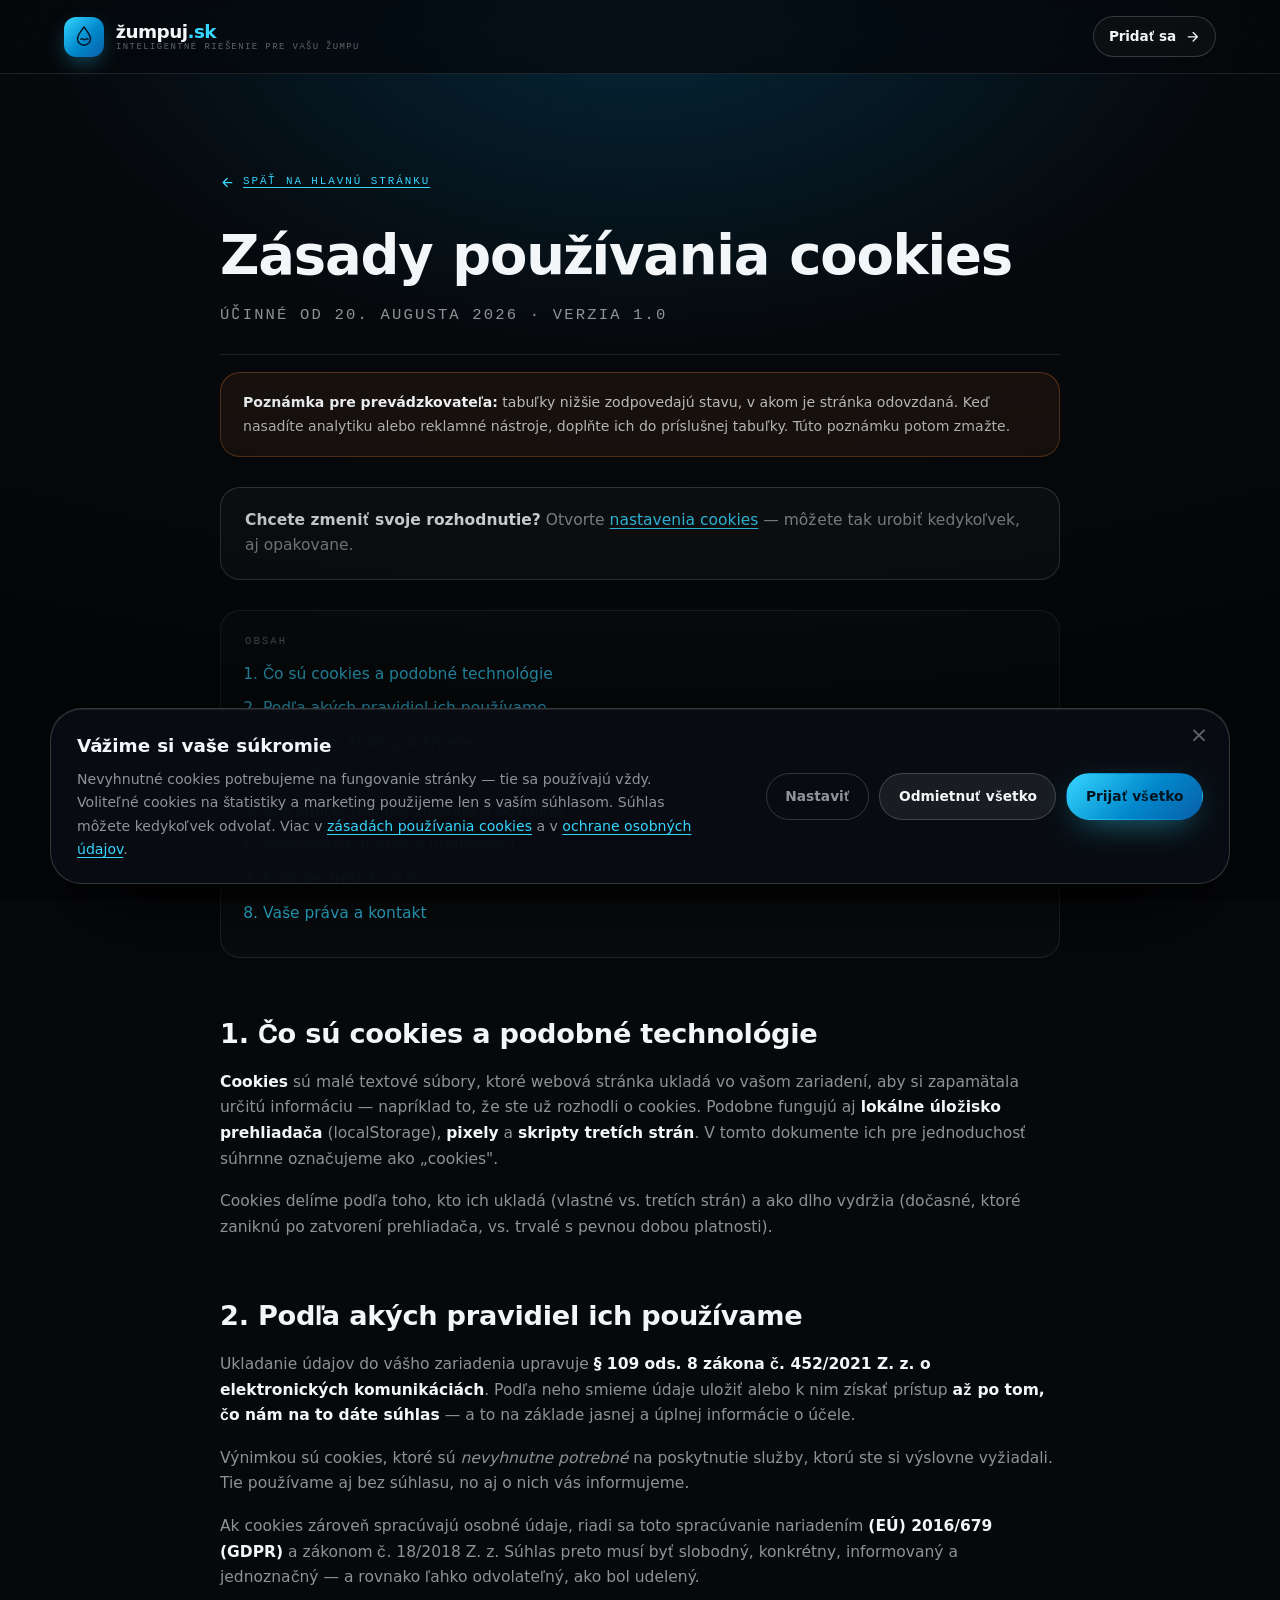
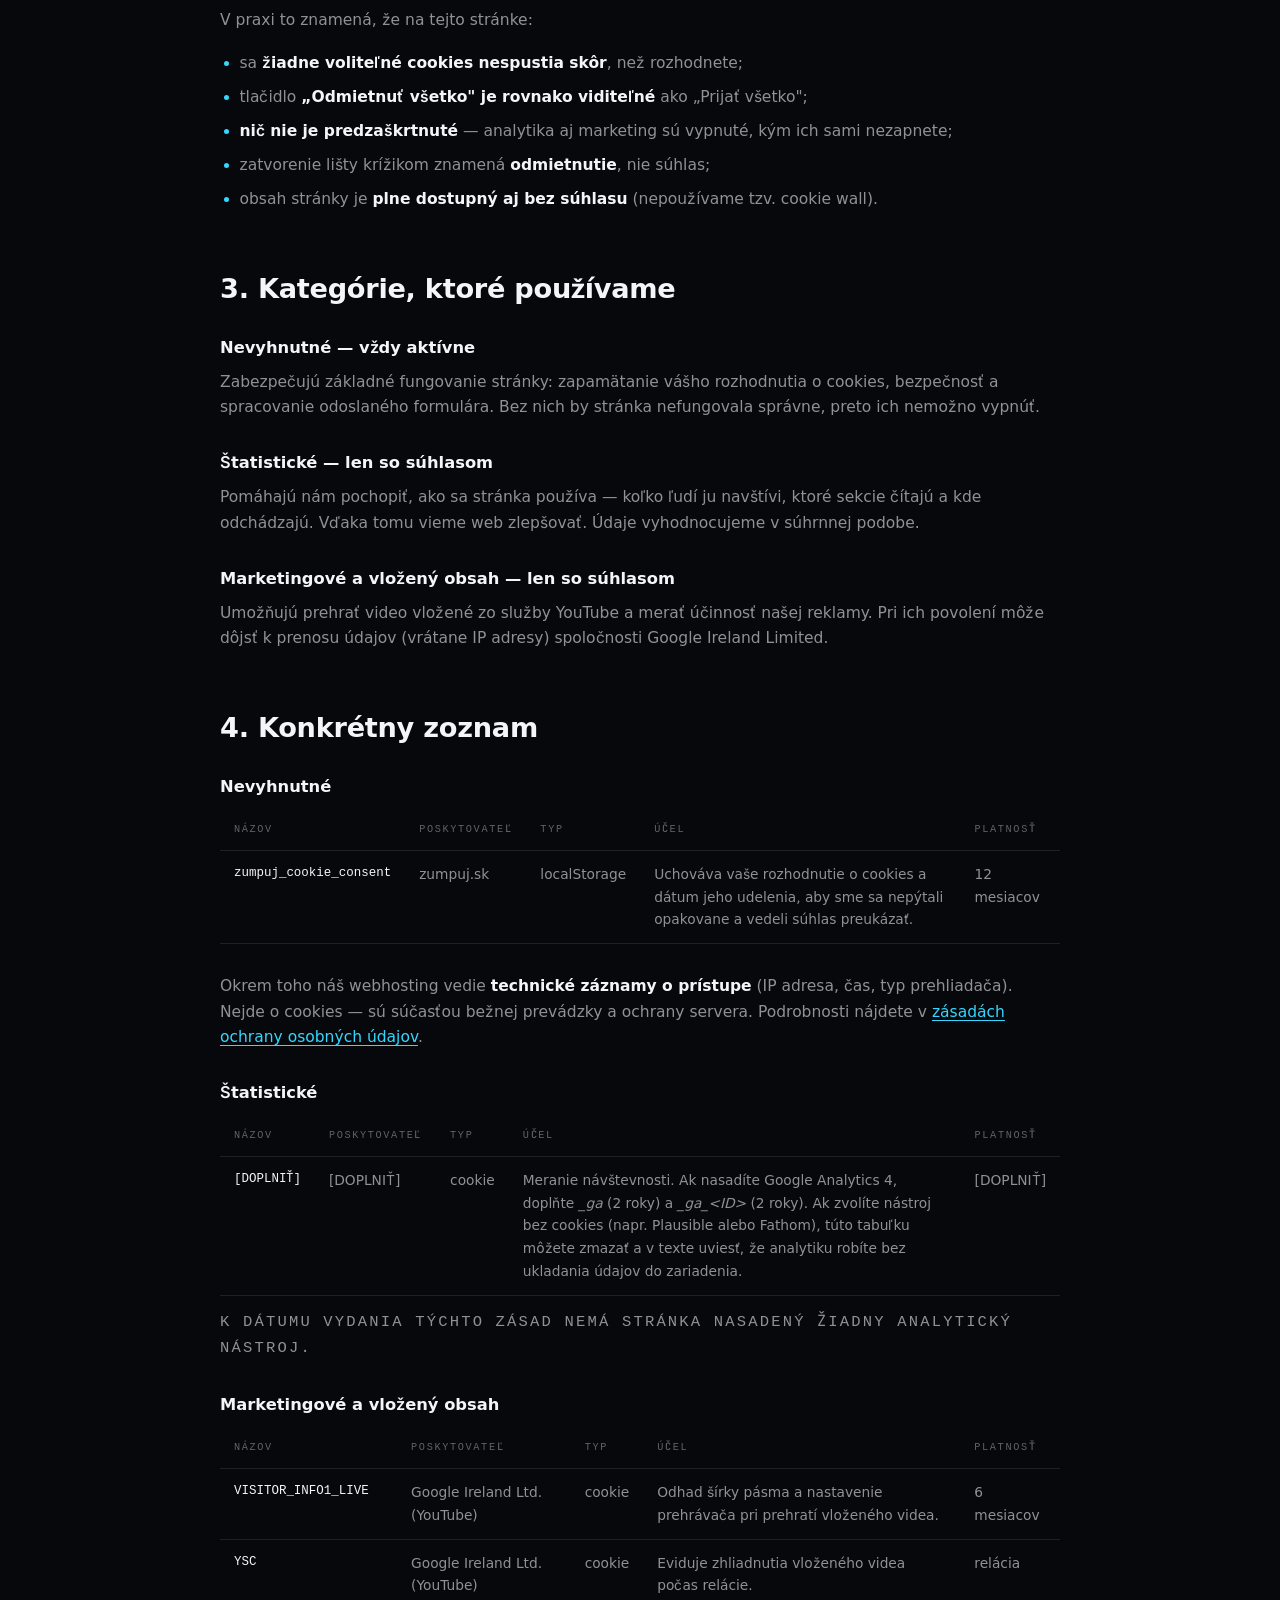
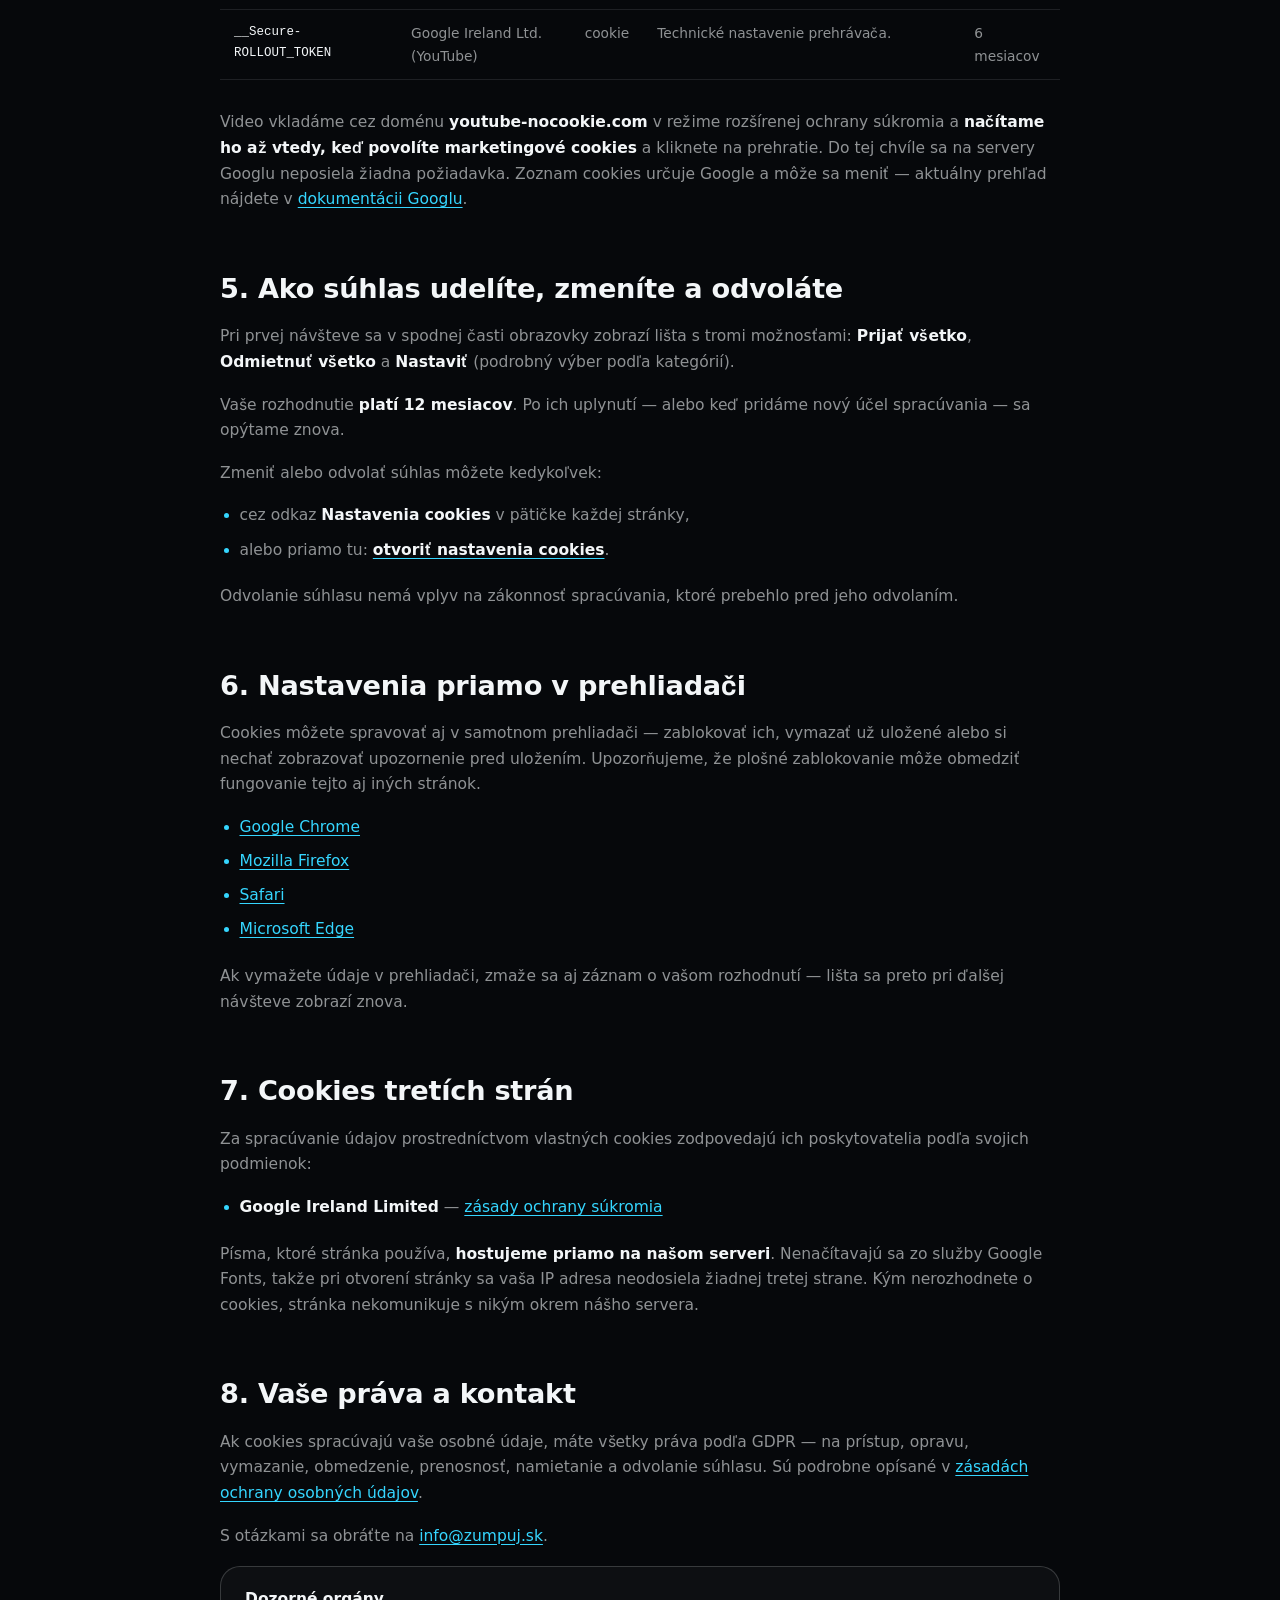
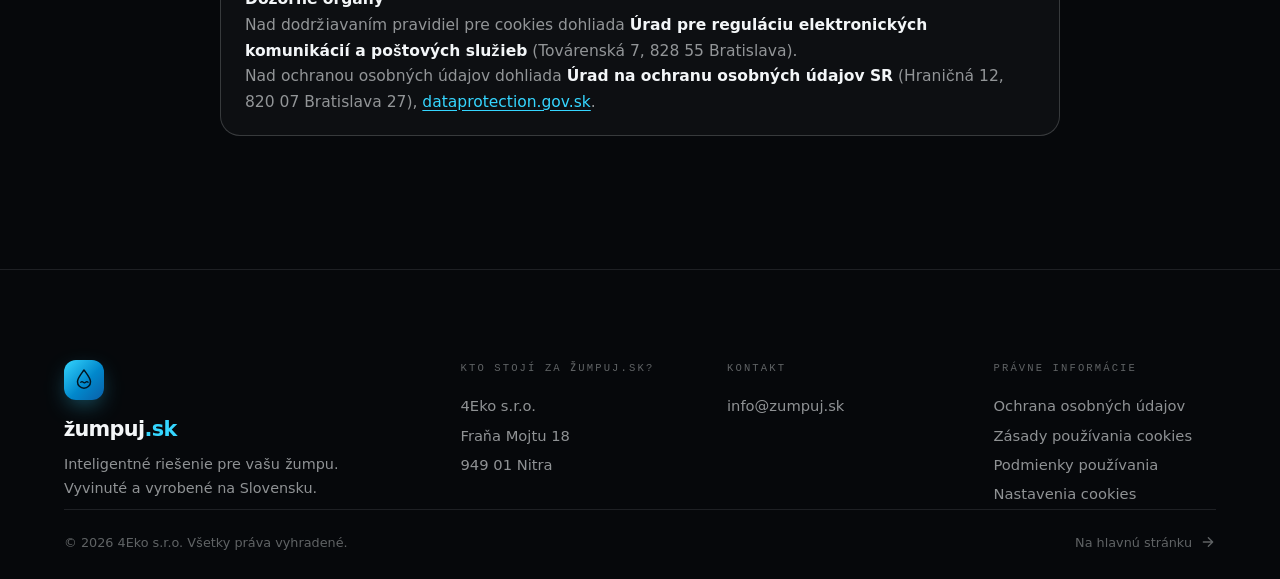
==== cookies.html @ 6d77ba92 "Add files via upload" ====
<!DOCTYPE html>
<html lang="sk">
<head>
<meta charset="utf-8">
<meta name="viewport" content="width=device-width, initial-scale=1, viewport-fit=cover">
<title>Zásady používania cookies — Žumpuj.sk</title>
<meta name="description" content="Aké cookies a podobné technológie používame na zumpuj.sk, na aký účel, ako dlho a ako môžete svoj súhlas kedykoľvek zmeniť alebo odvolať.">
<meta name="robots" content="index, follow">
<meta name="theme-color" content="#06080B">
<link rel="canonical" href="https://zumpuj.sk/cookies.html">
<link rel="icon" href="assets/img/favicon.svg" type="image/svg+xml">
<!-- Písma hostujeme lokálne — stránka tak pred udelením súhlasu
     nekomunikuje so žiadnou treťou stranou (ani s Google Fonts). -->
<link rel="preload" href="assets/fonts/archivo-latin.woff2" as="font" type="font/woff2" crossorigin>
<link rel="preload" href="assets/fonts/inter-latin.woff2" as="font" type="font/woff2" crossorigin>
<link rel="stylesheet" href="assets/css/fonts.css">
<link rel="stylesheet" href="assets/css/style.css">
</head>
<body class="ready">

<svg style="position:absolute;width:0;height:0;overflow:hidden" aria-hidden="true" focusable="false"><defs>
  <symbol id="i-drop" viewBox="0 0 48 48">
    <path d="M24 4c7 9.5 13 16.4 13 23.4A13 13 0 0 1 11 27.4C11 20.4 17 13.5 24 4Z" fill="none" stroke="currentColor" stroke-width="3" stroke-linejoin="round"/>
    <path d="M17.5 28.5c1.6-1.7 3.3-1.7 4.9 0s3.3 1.7 4.9 0 3.3-1.7 4.9 0" fill="none" stroke="currentColor" stroke-width="2.4" stroke-linecap="round"/>
  </symbol>
  <symbol id="i-arrow" viewBox="0 0 24 24">
    <path d="M5 12h13M12.5 5.5 19 12l-6.5 6.5" fill="none" stroke="currentColor" stroke-width="2" stroke-linecap="round" stroke-linejoin="round"/>
  </symbol>
</defs></svg>

<header class="header header--simple stuck">
  <a class="brand" href="index.html">
    <span class="brand__mark"><svg viewBox="0 0 48 48"><use href="#i-drop"></use></svg></span>
    <span class="brand__text">
      <b>žumpuj<i>.sk</i></b>
      <em>inteligentné riešenie pre vašu žumpu</em>
    </span>
  </a>
  <a href="index.html#pridat-sa" class="btn btn--pill header__cta">
    <span>Pridať sa</span>
    <svg viewBox="0 0 24 24" class="btn__ico"><use href="#i-arrow"></use></svg>
  </a>
</header>

<main class="legal">
  <div class="legal__bg" aria-hidden="true"></div>
  <div class="wrap">
    <div class="legal__inner">

      <a class="legal__back" href="index.html"><svg viewBox="0 0 24 24"><use href="#i-arrow"></use></svg> Späť na hlavnú stránku</a>

      <h1>Zásady používania cookies</h1>
      <p class="legal__meta">Účinné od 20. augusta 2026 · verzia 1.0</p>

      <!-- ⚠ ZMAZAŤ PRED ZVEREJNENÍM ⚠ -->
      <div class="legal__note">
        <p><strong>Poznámka pre prevádzkovateľa:</strong> tabuľky nižšie zodpovedajú stavu, v akom je stránka odovzdaná. Keď nasadíte analytiku alebo reklamné nástroje, doplňte ich do príslušnej tabuľky. Túto poznámku potom zmažte.</p>
      </div>
      <!-- ⚠ KONIEC POZNÁMKY ⚠ -->

      <div class="legal__box">
        <p><strong>Chcete zmeniť svoje rozhodnutie?</strong> Otvorte <a href="#cookie-nastavenia" data-cc-open>nastavenia cookies</a> — môžete tak urobiť kedykoľvek, aj opakovane.</p>
      </div>

      <nav class="legal__toc" aria-label="Obsah stránky">
        <b>Obsah</b>
        <ol>
          <li><a href="#co-su">Čo sú cookies a podobné technológie</a></li>
          <li><a href="#pravny-zaklad">Podľa akých pravidiel ich používame</a></li>
          <li><a href="#kategorie">Kategórie, ktoré používame</a></li>
          <li><a href="#zoznam">Konkrétny zoznam</a></li>
          <li><a href="#suhlas">Ako súhlas udelíte, zmeníte a odvoláte</a></li>
          <li><a href="#prehliadac">Nastavenia priamo v prehliadači</a></li>
          <li><a href="#tretie-strany">Cookies tretích strán</a></li>
          <li><a href="#prava">Vaše práva a kontakt</a></li>
        </ol>
      </nav>

      <h2 id="co-su">1. Čo sú cookies a podobné technológie</h2>
      <p><strong>Cookies</strong> sú malé textové súbory, ktoré webová stránka ukladá vo vašom zariadení, aby si zapamätala určitú informáciu — napríklad to, že ste už rozhodli o cookies. Podobne fungujú aj <strong>lokálne úložisko prehliadača</strong> (localStorage), <strong>pixely</strong> a <strong>skripty tretích strán</strong>. V tomto dokumente ich pre jednoduchosť súhrnne označujeme ako „cookies".</p>
      <p>Cookies delíme podľa toho, kto ich ukladá (vlastné vs. tretích strán) a ako dlho vydržia (dočasné, ktoré zaniknú po zatvorení prehliadača, vs. trvalé s pevnou dobou platnosti).</p>

      <h2 id="pravny-zaklad">2. Podľa akých pravidiel ich používame</h2>
      <p>Ukladanie údajov do vášho zariadenia upravuje <strong>§ 109 ods. 8 zákona č. 452/2021 Z. z. o elektronických komunikáciách</strong>. Podľa neho smieme údaje uložiť alebo k nim získať prístup <strong>až po tom, čo nám na to dáte súhlas</strong> — a to na základe jasnej a úplnej informácie o účele.</p>
      <p>Výnimkou sú cookies, ktoré sú <em>nevyhnutne potrebné</em> na poskytnutie služby, ktorú ste si výslovne vyžiadali. Tie používame aj bez súhlasu, no aj o nich vás informujeme.</p>
      <p>Ak cookies zároveň spracúvajú osobné údaje, riadi sa toto spracúvanie nariadením <strong>(EÚ) 2016/679 (GDPR)</strong> a zákonom č. 18/2018 Z. z. Súhlas preto musí byť slobodný, konkrétny, informovaný a jednoznačný — a rovnako ľahko odvolateľný, ako bol udelený.</p>
      <p>V praxi to znamená, že na tejto stránke:</p>
      <ul>
        <li>sa <strong>žiadne voliteľné cookies nespustia skôr</strong>, než rozhodnete;</li>
        <li>tlačidlo <strong>„Odmietnuť všetko" je rovnako viditeľné</strong> ako „Prijať všetko";</li>
        <li><strong>nič nie je predzaškrtnuté</strong> — analytika aj marketing sú vypnuté, kým ich sami nezapnete;</li>
        <li>zatvorenie lišty krížikom znamená <strong>odmietnutie</strong>, nie súhlas;</li>
        <li>obsah stránky je <strong>plne dostupný aj bez súhlasu</strong> (nepoužívame tzv. cookie wall).</li>
      </ul>

      <h2 id="kategorie">3. Kategórie, ktoré používame</h2>

      <h3>Nevyhnutné — vždy aktívne</h3>
      <p>Zabezpečujú základné fungovanie stránky: zapamätanie vášho rozhodnutia o cookies, bezpečnosť a spracovanie odoslaného formulára. Bez nich by stránka nefungovala správne, preto ich nemožno vypnúť.</p>

      <h3>Štatistické — len so súhlasom</h3>
      <p>Pomáhajú nám pochopiť, ako sa stránka používa — koľko ľudí ju navštívi, ktoré sekcie čítajú a kde odchádzajú. Vďaka tomu vieme web zlepšovať. Údaje vyhodnocujeme v súhrnnej podobe.</p>

      <h3>Marketingové a vložený obsah — len so súhlasom</h3>
      <p>Umožňujú prehrať video vložené zo služby YouTube a merať účinnosť našej reklamy. Pri ich povolení môže dôjsť k prenosu údajov (vrátane IP adresy) spoločnosti Google Ireland Limited.</p>

      <h2 id="zoznam">4. Konkrétny zoznam</h2>

      <h3>Nevyhnutné</h3>
      <div class="tbl">
        <table>
          <thead><tr><th>Názov</th><th>Poskytovateľ</th><th>Typ</th><th>Účel</th><th>Platnosť</th></tr></thead>
          <tbody>
            <tr>
              <td>zumpuj_cookie_consent</td>
              <td>zumpuj.sk</td>
              <td>localStorage</td>
              <td>Uchováva vaše rozhodnutie o cookies a dátum jeho udelenia, aby sme sa nepýtali opakovane a vedeli súhlas preukázať.</td>
              <td>12 mesiacov</td>
            </tr>
          </tbody>
        </table>
      </div>
      <p>Okrem toho náš webhosting vedie <strong>technické záznamy o prístupe</strong> (IP adresa, čas, typ prehliadača). Nejde o cookies — sú súčasťou bežnej prevádzky a ochrany servera. Podrobnosti nájdete v <a href="ochrana-osobnych-udajov.html#ucely">zásadách ochrany osobných údajov</a>.</p>

      <h3>Štatistické</h3>
      <div class="tbl">
        <table>
          <thead><tr><th>Názov</th><th>Poskytovateľ</th><th>Typ</th><th>Účel</th><th>Platnosť</th></tr></thead>
          <tbody>
            <tr>
              <td>[DOPLNIŤ]</td>
              <td>[DOPLNIŤ]</td>
              <td>cookie</td>
              <td>Meranie návštevnosti. Ak nasadíte Google Analytics 4, doplňte <em>_ga</em> (2 roky) a <em>_ga_&lt;ID&gt;</em> (2 roky). Ak zvolíte nástroj bez cookies (napr. Plausible alebo Fathom), túto tabuľku môžete zmazať a v texte uviesť, že analytiku robíte bez ukladania údajov do zariadenia.</td>
              <td>[DOPLNIŤ]</td>
            </tr>
          </tbody>
        </table>
      </div>
      <p class="legal__meta" style="border:0;padding:0;margin:-1em 0 2em">K dátumu vydania týchto zásad nemá stránka nasadený žiadny analytický nástroj.</p>

      <h3>Marketingové a vložený obsah</h3>
      <div class="tbl">
        <table>
          <thead><tr><th>Názov</th><th>Poskytovateľ</th><th>Typ</th><th>Účel</th><th>Platnosť</th></tr></thead>
          <tbody>
            <tr>
              <td>VISITOR_INFO1_LIVE</td>
              <td>Google Ireland Ltd. (YouTube)</td>
              <td>cookie</td>
              <td>Odhad šírky pásma a nastavenie prehrávača pri prehratí vloženého videa.</td>
              <td>6 mesiacov</td>
            </tr>
            <tr>
              <td>YSC</td>
              <td>Google Ireland Ltd. (YouTube)</td>
              <td>cookie</td>
              <td>Eviduje zhliadnutia vloženého videa počas relácie.</td>
              <td>relácia</td>
            </tr>
            <tr>
              <td>__Secure-ROLLOUT_TOKEN</td>
              <td>Google Ireland Ltd. (YouTube)</td>
              <td>cookie</td>
              <td>Technické nastavenie prehrávača.</td>
              <td>6 mesiacov</td>
            </tr>
          </tbody>
        </table>
      </div>
      <p>Video vkladáme cez doménu <strong>youtube-nocookie.com</strong> v režime rozšírenej ochrany súkromia a <strong>načítame ho až vtedy, keď povolíte marketingové cookies</strong> a kliknete na prehratie. Do tej chvíle sa na servery Googlu neposiela žiadna požiadavka. Zoznam cookies určuje Google a môže sa meniť — aktuálny prehľad nájdete v <a href="https://policies.google.com/technologies/cookies" target="_blank" rel="noopener noreferrer">dokumentácii Googlu</a>.</p>

      <h2 id="suhlas">5. Ako súhlas udelíte, zmeníte a odvoláte</h2>
      <p>Pri prvej návšteve sa v spodnej časti obrazovky zobrazí lišta s tromi možnosťami: <strong>Prijať všetko</strong>, <strong>Odmietnuť všetko</strong> a <strong>Nastaviť</strong> (podrobný výber podľa kategórií).</p>
      <p>Vaše rozhodnutie <strong>platí 12 mesiacov</strong>. Po ich uplynutí — alebo keď pridáme nový účel spracúvania — sa opýtame znova.</p>
      <p>Zmeniť alebo odvolať súhlas môžete kedykoľvek:</p>
      <ul>
        <li>cez odkaz <strong>Nastavenia cookies</strong> v pätičke každej stránky,</li>
        <li>alebo priamo tu: <a href="#cookie-nastavenia" data-cc-open><strong>otvoriť nastavenia cookies</strong></a>.</li>
      </ul>
      <p>Odvolanie súhlasu nemá vplyv na zákonnosť spracúvania, ktoré prebehlo pred jeho odvolaním.</p>

      <h2 id="prehliadac">6. Nastavenia priamo v prehliadači</h2>
      <p>Cookies môžete spravovať aj v samotnom prehliadači — zablokovať ich, vymazať už uložené alebo si nechať zobrazovať upozornenie pred uložením. Upozorňujeme, že plošné zablokovanie môže obmedziť fungovanie tejto aj iných stránok.</p>
      <ul>
        <li><a href="https://support.google.com/chrome/answer/95647?hl=sk" target="_blank" rel="noopener noreferrer">Google Chrome</a></li>
        <li><a href="https://support.mozilla.org/sk/kb/povolenie-zakazanie-cookies-sledovanie-preferencii" target="_blank" rel="noopener noreferrer">Mozilla Firefox</a></li>
        <li><a href="https://support.apple.com/sk-sk/guide/safari/sfri11471/mac" target="_blank" rel="noopener noreferrer">Safari</a></li>
        <li><a href="https://support.microsoft.com/sk-sk/microsoft-edge" target="_blank" rel="noopener noreferrer">Microsoft Edge</a></li>
      </ul>
      <p>Ak vymažete údaje v prehliadači, zmaže sa aj záznam o vašom rozhodnutí — lišta sa preto pri ďalšej návšteve zobrazí znova.</p>

      <h2 id="tretie-strany">7. Cookies tretích strán</h2>
      <p>Za spracúvanie údajov prostredníctvom vlastných cookies zodpovedajú ich poskytovatelia podľa svojich podmienok:</p>
      <ul>
        <li><strong>Google Ireland Limited</strong> — <a href="https://policies.google.com/privacy?hl=sk" target="_blank" rel="noopener noreferrer">zásady ochrany súkromia</a></li>
      </ul>
      <p>Písma, ktoré stránka používa, <strong>hostujeme priamo na našom serveri</strong>. Nenačítavajú sa zo služby Google Fonts, takže pri otvorení stránky sa vaša IP adresa neodosiela žiadnej tretej strane. Kým nerozhodnete o cookies, stránka nekomunikuje s nikým okrem nášho servera.</p>

      <h2 id="prava">8. Vaše práva a kontakt</h2>
      <p>Ak cookies spracúvajú vaše osobné údaje, máte všetky práva podľa GDPR — na prístup, opravu, vymazanie, obmedzenie, prenosnosť, namietanie a odvolanie súhlasu. Sú podrobne opísané v <a href="ochrana-osobnych-udajov.html#prava">zásadách ochrany osobných údajov</a>.</p>
      <p>S otázkami sa obráťte na <a href="mailto:info@zumpuj.sk">info@zumpuj.sk</a>.</p>
      <div class="legal__box">
        <p><strong>Dozorné orgány</strong><br>
        Nad dodržiavaním pravidiel pre cookies dohliada <strong>Úrad pre reguláciu elektronických komunikácií a poštových služieb</strong> (Továrenská 7, 828 55 Bratislava).<br>
        Nad ochranou osobných údajov dohliada <strong>Úrad na ochranu osobných údajov SR</strong> (Hraničná 12, 820 07 Bratislava 27), <a href="https://dataprotection.gov.sk" target="_blank" rel="noopener noreferrer">dataprotection.gov.sk</a>.</p>
      </div>

    </div>
  </div>
</main>

<footer class="footer">
  <div class="wrap">
    <div class="footer__top">
      <div class="footer__brand">
        <span class="brand__mark"><svg viewBox="0 0 48 48"><use href="#i-drop"></use></svg></span>
        <b>žumpuj<i>.sk</i></b>
        <p>Inteligentné riešenie pre vašu žumpu. Vyvinuté a vyrobené na Slovensku.</p>
      </div>
      <div class="footer__col">
        <h4>Kto stojí za Žumpuj.sk?</h4>
        <p>4Eko s.r.o.<br>Fraňa Mojtu 18<br>949 01 Nitra</p>
      </div>
      <div class="footer__col">
        <h4>Kontakt</h4>
        <p><a href="mailto:info@zumpuj.sk">info@zumpuj.sk</a></p>
      </div>
      <div class="footer__col">
        <h4>Právne informácie</h4>
        <p>
          <a href="ochrana-osobnych-udajov.html">Ochrana osobných údajov</a><br>
          <a href="cookies.html">Zásady používania cookies</a><br>
          <a href="podmienky-pouzivania.html">Podmienky používania</a><br>
          <a href="#cookie-nastavenia" data-cc-open>Nastavenia cookies</a>
        </p>
      </div>
    </div>
    <div class="footer__bottom">
      <span>© <span id="year">2026</span> 4Eko s.r.o. Všetky práva vyhradené.</span>
      <a href="index.html" class="footer__up footer__up--home">Na hlavnú stránku <svg viewBox="0 0 24 24"><use href="#i-arrow"></use></svg></a>
    </div>
  </div>
</footer>

<script src="assets/js/cookies.js" defer></script>
<script src="assets/js/legal.js" defer></script>
</body>
</html>
---- assets/css/fonts.css ----
/* ==========================================================================
   fonts.css — písma hostované priamo na našom serveri

   Prečo lokálne a nie cez fonts.googleapis.com:
   načítanie z Google Fonts odosielá IP adresu návštevníka spoločnosti Google
   ešte pred udelením súhlasu. Lokálnym hostovaním sa tejto požiadavke úplne
   vyhneme — stránka pred súhlasom nekomunikuje so žiadnou treťou stranou.

   Zdroj: Fontsource (@fontsource-variable/*), licencia SIL Open Font License 1.1.
   Sú to variabilné rezy, jeden súbor pokrýva celý rozsah hrúbok 100–900.
   Podmnožiny: latin + latin-ext (latin-ext obsahuje slovenskú diakritiku
   ž š č ť ľ ô ĺ ŕ ň ď).
   ========================================================================== */

/* --- Archivo (displejové písmo) --- */
@font-face{
  font-family:'Archivo'; font-style:normal; font-weight:100 900; font-display:swap;
  src:url(../fonts/archivo-latin-ext.woff2) format('woff2');
  unicode-range:U+0100-02BA,U+02BD-02C5,U+02C7-02CC,U+02CE-02D7,U+02DD-02FF,U+0304,U+0308,U+0329,U+1D00-1DBF,U+1E00-1E9F,U+1EF2-1EFF,U+2020,U+20A0-20AB,U+20AD-20C0,U+2113,U+2C60-2C7F,U+A720-A7FF;
}
@font-face{
  font-family:'Archivo'; font-style:normal; font-weight:100 900; font-display:swap;
  src:url(../fonts/archivo-latin.woff2) format('woff2');
  unicode-range:U+0000-00FF,U+0131,U+0152-0153,U+02BB-02BC,U+02C6,U+02DA,U+02DC,U+0304,U+0308,U+0329,U+2000-206F,U+20AC,U+2122,U+2191,U+2193,U+2212,U+2215,U+FEFF,U+FFFD;
}
@font-face{
  font-family:'Archivo'; font-style:italic; font-weight:100 900; font-display:swap;
  src:url(../fonts/archivo-latin-ext-italic.woff2) format('woff2');
  unicode-range:U+0100-02BA,U+02BD-02C5,U+02C7-02CC,U+02CE-02D7,U+02DD-02FF,U+0304,U+0308,U+0329,U+1D00-1DBF,U+1E00-1E9F,U+1EF2-1EFF,U+2020,U+20A0-20AB,U+20AD-20C0,U+2113,U+2C60-2C7F,U+A720-A7FF;
}
@font-face{
  font-family:'Archivo'; font-style:italic; font-weight:100 900; font-display:swap;
  src:url(../fonts/archivo-latin-italic.woff2) format('woff2');
  unicode-range:U+0000-00FF,U+0131,U+0152-0153,U+02BB-02BC,U+02C6,U+02DA,U+02DC,U+0304,U+0308,U+0329,U+2000-206F,U+20AC,U+2122,U+2191,U+2193,U+2212,U+2215,U+FEFF,U+FFFD;
}

/* --- Inter (bežný text) --- */
@font-face{
  font-family:'Inter'; font-style:normal; font-weight:100 900; font-display:swap;
  src:url(../fonts/inter-latin-ext.woff2) format('woff2');
  unicode-range:U+0100-02BA,U+02BD-02C5,U+02C7-02CC,U+02CE-02D7,U+02DD-02FF,U+0304,U+0308,U+0329,U+1D00-1DBF,U+1E00-1E9F,U+1EF2-1EFF,U+2020,U+20A0-20AB,U+20AD-20C0,U+2113,U+2C60-2C7F,U+A720-A7FF;
}
@font-face{
  font-family:'Inter'; font-style:normal; font-weight:100 900; font-display:swap;
  src:url(../fonts/inter-latin.woff2) format('woff2');
  unicode-range:U+0000-00FF,U+0131,U+0152-0153,U+02BB-02BC,U+02C6,U+02DA,U+02DC,U+0304,U+0308,U+0329,U+2000-206F,U+20AC,U+2122,U+2191,U+2193,U+2212,U+2215,U+FEFF,U+FFFD;
}

/* --- JetBrains Mono (dátové popisky) --- */
@font-face{
  font-family:'JetBrains Mono'; font-style:normal; font-weight:100 800; font-display:swap;
  src:url(../fonts/jetbrains-mono-latin-ext.woff2) format('woff2');
  unicode-range:U+0100-02BA,U+02BD-02C5,U+02C7-02CC,U+02CE-02D7,U+02DD-02FF,U+0304,U+0308,U+0329,U+1D00-1DBF,U+1E00-1E9F,U+1EF2-1EFF,U+2020,U+20A0-20AB,U+20AD-20C0,U+2113,U+2C60-2C7F,U+A720-A7FF;
}
@font-face{
  font-family:'JetBrains Mono'; font-style:normal; font-weight:100 800; font-display:swap;
  src:url(../fonts/jetbrains-mono-latin.woff2) format('woff2');
  unicode-range:U+0000-00FF,U+0131,U+0152-0153,U+02BB-02BC,U+02C6,U+02DA,U+02DC,U+0304,U+0308,U+0329,U+2000-206F,U+20AC,U+2122,U+2191,U+2193,U+2212,U+2215,U+FEFF,U+FFFD;
}
---- assets/css/style.css ----
/* ==========================================================================
   ŽUMPUJ.SK — 2026 redesign
   Bold / experimental · dark tech · motion-first
   Autor: redesign build
   Obsah:
     01 Tokens            06 Hero
     02 Reset & base      07 Sekcie (problem, story, app, video, benefits)
     03 Typografia        08 Formulár
     04 Utility & motion  09 Footer
     05 Header & menu     10 Responzivita & reduced motion
   ========================================================================== */

/* ---------------------------------------------------------------- 01 TOKENS */
:root{
  /* farby */
  --bg:            #06080B;
  --bg-2:          #0A0E14;
  --bg-3:          #10161F;
  --ink:           #F3F6F8;
  --muted:         rgba(243,246,248,.58);
  --muted-2:       rgba(243,246,248,.38);
  --line:          rgba(243,246,248,.10);
  --line-2:        rgba(243,246,248,.18);

  --brand:         #0188CC;          /* pôvodná firemná modrá */
  --brand-bright:  #35D6FF;
  --brand-deep:    #014E75;
  --acid:          #C9FF4D;          /* eko akcent */
  --warn:          #FF8A3D;

  --grad-brand: linear-gradient(135deg, var(--brand-bright) 0%, var(--brand) 55%, #0A5FA8 100%);

  /* typografia */
  --font-display: 'Archivo', 'Arial Narrow', system-ui, sans-serif;
  --font-body:    'Inter', system-ui, -apple-system, 'Segoe UI', sans-serif;
  --font-mono:    'JetBrains Mono', ui-monospace, 'SFMono-Regular', monospace;

  /* rytmus */
  --wrap: 1280px;
  --gut: clamp(20px, 5vw, 64px);
  --sec: clamp(88px, 12vw, 180px);
  --r-s: 12px;
  --r-m: 20px;
  --r-l: 32px;

  /* motion */
  --e-out: cubic-bezier(.22,1,.36,1);
  --e-io:  cubic-bezier(.65,0,.35,1);
  --e-bounce: cubic-bezier(.34,1.56,.64,1);
}

/* ------------------------------------------------------------ 02 RESET/BASE */
*,*::before,*::after{ box-sizing:border-box; }
html{ scroll-behavior:smooth; -webkit-text-size-adjust:100%; }
body{
  margin:0;
  background:var(--bg);
  color:var(--ink);
  font-family:var(--font-body);
  font-size:clamp(15px,1.05vw,17px);
  line-height:1.65;
  font-weight:400;
  overflow-x:hidden;
  -webkit-font-smoothing:antialiased;
  text-rendering:optimizeLegibility;
}
body.is-loading{ overflow:hidden; }
body.menu-open{ overflow:hidden; }

img,svg,canvas{ display:block; max-width:100%; }
a{ color:inherit; text-decoration:none; }
button{ font:inherit; color:inherit; background:none; border:0; cursor:pointer; }
ul,ol{ margin:0; padding:0; list-style:none; }
::selection{ background:var(--brand-bright); color:#04121A; }

:focus-visible{ outline:2px solid var(--brand-bright); outline-offset:3px; border-radius:6px; }

/* jemné zrno + vinety cez celú stránku */
body::after{
  content:''; position:fixed; inset:0; z-index:2; pointer-events:none;
  background:
    radial-gradient(120% 80% at 50% 0%, transparent 55%, rgba(0,0,0,.45) 100%);
  mix-blend-mode:multiply;
}

.wrap{ width:100%; max-width:var(--wrap); margin-inline:auto; padding-inline:var(--gut); }
.section{ position:relative; padding-block:var(--sec); }
section[id]{ scroll-margin-top:84px; }

/* ----------------------------------------------------------- 03 TYPOGRAFIA */
.h2{
  font-family:var(--font-display);
  font-weight:800;
  font-size:clamp(2.1rem,5.2vw,4.4rem);
  line-height:1;
  letter-spacing:-.02em;
  word-spacing:.04em;
  margin:.18em 0 .55em;
  text-wrap:balance;
}
.h2 em{
  font-style:italic;
  font-weight:800;
  background:var(--grad-brand);
  -webkit-background-clip:text; background-clip:text;
  color:transparent;
}
.lead{
  font-size:clamp(1rem,1.35vw,1.2rem);
  color:var(--muted);
  max-width:62ch;
  margin:0 0 1.4em;
}
.eyebrow{
  font-family:var(--font-mono);
  font-size:.72rem;
  letter-spacing:.28em;
  text-transform:uppercase;
  color:var(--muted-2);
  display:flex; align-items:center; flex-wrap:wrap; gap:.5em .7em;
  margin:0 0 1.6em;
}
.eyebrow__ico{ width:16px; height:16px; color:var(--brand-bright); flex:none; }
.eyebrow__sep{ width:26px; height:1px; background:var(--line-2); }

.section__head{ max-width:920px; margin-bottom:clamp(40px,6vw,80px); }
.section__head--center{ margin-inline:auto; text-align:center; }
.section__head--center .eyebrow{ justify-content:center; }
.section__head--center .lead{ margin-inline:auto; }

/* -------------------------------------------------- 04 UTILITY & MOTION */
@keyframes fadeUp{ from{ opacity:0; transform:translateY(30px) } to{ opacity:1; transform:none } }
@keyframes fadeScale{ from{ opacity:0; transform:scale(.94) translateY(20px) } to{ opacity:1; transform:none } }
@keyframes spinSlow{ to{ transform:rotate(360deg) } }
@keyframes pulseDot{ 0%,100%{ opacity:1; transform:scale(1) } 50%{ opacity:.35; transform:scale(.75) } }
@keyframes marquee{ from{ transform:translateX(0) } to{ transform:translateX(-50%) } }
@keyframes ripple{ from{ transform:scale(.4); opacity:.7 } to{ transform:scale(2.4); opacity:0 } }
@keyframes floaty{ 0%,100%{ transform:translateY(0) } 50%{ transform:translateY(-10px) } }

body.ready .anim{ animation:fadeUp .9s var(--e-out) both; animation-delay:var(--d,0s); }
body.ready .anim--scale{ animation-name:fadeScale; }
.anim{ opacity:0; }
body.ready .anim{ opacity:1; }

.reveal{ opacity:0; transform:translateY(34px); transition:opacity .8s var(--e-out), transform .8s var(--e-out); transition-delay:var(--d,0s); }
.reveal.in{ opacity:1; transform:none; }

/* --- tlačidlá --- */
.btn{
  --btn-bg:transparent;
  position:relative; display:inline-flex; align-items:center; gap:.65em;
  padding:.95em 1.5em;
  border-radius:100px;
  font-family:var(--font-body);
  font-weight:600; font-size:.94rem; letter-spacing:-.01em;
  white-space:nowrap;
  transition:transform .35s var(--e-out), background .3s, color .3s, border-color .3s, box-shadow .4s;
  will-change:transform;
}
.btn__ico{ width:1.15em; height:1.15em; flex:none; transition:transform .35s var(--e-out); }
.btn:hover .btn__ico{ transform:translateX(4px); }
.btn--solid{
  background:var(--grad-brand);
  color:#02141F;
  box-shadow:0 10px 40px -12px rgba(53,214,255,.65), inset 0 1px 0 rgba(255,255,255,.35);
}
.btn--solid:hover{ box-shadow:0 18px 60px -14px rgba(53,214,255,.85), inset 0 1px 0 rgba(255,255,255,.5); }
.btn--ghost{
  border:1px solid var(--line-2);
  background:rgba(255,255,255,.02);
  backdrop-filter:blur(8px);
  color:var(--ink);
}
.btn--ghost:hover{ border-color:var(--brand-bright); background:rgba(53,214,255,.08); }
.btn--ghost .btn__ico{ color:var(--brand-bright); }
.btn--pill{
  padding:.62em 1.1em; font-size:.85rem;
  border:1px solid var(--line-2);
  background:rgba(255,255,255,.03);
  backdrop-filter:blur(10px);
}
.btn--pill:hover{ background:var(--brand-bright); color:#02141F; border-color:transparent; }
.btn--block{ width:100%; justify-content:center; }
.btn--replay{
  margin-top:auto; align-self:flex-start;
  font-family:var(--font-mono); font-size:.72rem; letter-spacing:.16em; text-transform:uppercase;
  color:var(--muted); border:1px dashed var(--line-2); padding:.7em 1.1em;
}
.btn--replay:hover{ color:var(--brand-bright); border-color:var(--brand-bright); }

/* --- liquid glass --- */
.glass{
  background:rgba(255,255,255,.012);
  backdrop-filter:blur(14px); -webkit-backdrop-filter:blur(14px);
  box-shadow:inset 0 1px 1px rgba(255,255,255,.1);
  position:relative; overflow:hidden;
}
.glass::before{
  content:''; position:absolute; inset:0; border-radius:inherit; padding:1.2px; pointer-events:none;
  background:linear-gradient(180deg,rgba(255,255,255,.42) 0%,rgba(255,255,255,.12) 22%,
             rgba(255,255,255,0) 45%,rgba(255,255,255,0) 60%,rgba(255,255,255,.12) 82%,rgba(255,255,255,.4) 100%);
  -webkit-mask:linear-gradient(#fff 0 0) content-box,linear-gradient(#fff 0 0);
  -webkit-mask-composite:xor; mask-composite:exclude;
}

/* --- preloader --- */
.preloader{
  position:fixed; inset:0; z-index:999; background:var(--bg);
  display:grid; place-items:center;
  transition:opacity .7s var(--e-out), visibility .7s;
}
.preloader.done{ opacity:0; visibility:hidden; }
.preloader__inner{ display:grid; justify-items:center; gap:18px; }
.preloader__mark{ width:52px; color:var(--brand-bright); animation:floaty 2.4s ease-in-out infinite; }
.preloader__label{ font-family:var(--font-mono); font-size:.78rem; letter-spacing:.42em; color:var(--muted); }
.preloader__bar{ width:180px; height:2px; background:var(--line); overflow:hidden; border-radius:2px; }
.preloader__bar i{ display:block; height:100%; width:0; background:var(--grad-brand); transition:width .3s linear; }

/* --- cursor --- */
.cursor{ position:fixed; inset:0; z-index:9999; pointer-events:none; display:none; }
.cursor__dot{
  position:absolute; top:0; left:0; width:6px; height:6px; border-radius:50%;
  background:var(--brand-bright); transform:translate(-50%,-50%);
}
.cursor__ring{
  position:absolute; top:0; left:0; width:38px; height:38px; border-radius:50%;
  border:1px solid rgba(53,214,255,.55);
  transform:translate(-50%,-50%);
  transition:width .3s var(--e-out), height .3s var(--e-out), background .3s, border-color .3s;
  display:grid; place-items:center;
}
.cursor.hot .cursor__ring{
  width:76px; height:76px; background:rgba(53,214,255,.14); border-color:transparent;
}
.cursor__label{
  font-family:var(--font-mono); font-size:.58rem; letter-spacing:.1em; text-transform:uppercase;
  color:var(--brand-bright); opacity:0; transition:opacity .25s; text-align:center; line-height:1.1;
}
.cursor.hot .cursor__label{ opacity:1; }
@media (pointer:fine){ .cursor{ display:block; } body.cursor-on{ cursor:none; } body.cursor-on a,body.cursor-on button{ cursor:none; } }

/* --- scroll progress --- */
.scroll-progress{ position:fixed; top:0; left:0; right:0; height:2px; z-index:200; background:transparent; }
.scroll-progress i{ display:block; height:100%; width:0; background:var(--grad-brand); box-shadow:0 0 14px rgba(53,214,255,.8); }

/* ------------------------------------------------------ 05 HEADER & MENU */
.header{
  position:fixed; top:0; left:0; right:0; z-index:150;
  display:flex; align-items:center; gap:24px;
  padding:16px var(--gut);
  transition:transform .5s var(--e-out), background .4s, backdrop-filter .4s, border-color .4s;
  border-bottom:1px solid transparent;
}
.header.stuck{
  background:rgba(6,8,11,.72);
  backdrop-filter:blur(18px) saturate(140%);
  border-bottom-color:var(--line);
}
.header.hide{ transform:translateY(-110%); }

.brand{ display:flex; align-items:center; gap:12px; margin-right:auto; }
.brand__mark{
  width:40px; height:40px; flex:none; display:grid; place-items:center;
  border-radius:12px; color:#02141F; background:var(--grad-brand);
  box-shadow:0 8px 26px -10px rgba(53,214,255,.9);
  transition:transform .5s var(--e-bounce);
}
.brand__mark svg{ width:24px; height:24px; }
.brand:hover .brand__mark{ transform:rotate(-8deg) scale(1.08); }
.brand__text{ display:grid; line-height:1.15; }
.brand__text b{ font-family:var(--font-display); font-weight:800; font-size:1.15rem; letter-spacing:-.03em; }
.brand__text b i{ font-style:normal; color:var(--brand-bright); }
.brand__text em{
  font-style:normal; font-family:var(--font-mono);
  font-size:.56rem; letter-spacing:.16em; text-transform:uppercase; color:var(--muted-2);
}

.nav{ position:relative; display:flex; gap:6px; padding:5px; border-radius:100px; border:1px solid var(--line); background:rgba(255,255,255,.02); backdrop-filter:blur(10px); }
.nav a{
  position:relative; z-index:1; padding:.5em 1.05em; border-radius:100px;
  font-size:.85rem; font-weight:500; color:var(--muted);
  transition:color .3s;
}
.nav a:hover,.nav a.active{ color:var(--ink); }
.nav__pill{
  position:absolute; top:5px; bottom:5px; left:0; width:0; border-radius:100px;
  background:rgba(255,255,255,.07); border:1px solid var(--line);
  transition:transform .45s var(--e-out), width .45s var(--e-out), opacity .3s;
  opacity:0;
}
.nav.has-pill .nav__pill{ opacity:1; }

.burger{ display:none; width:44px; height:44px; border-radius:12px; border:1px solid var(--line-2); place-items:center; gap:5px; }
.burger i{ display:block; width:18px; height:1.6px; background:var(--ink); transition:transform .4s var(--e-out), opacity .3s; }
.burger[aria-expanded="true"] i:first-child{ transform:translateY(3.3px) rotate(45deg); }
.burger[aria-expanded="true"] i:last-child{ transform:translateY(-3.3px) rotate(-45deg); }

.menu{
  position:fixed; inset:0; z-index:149; display:grid; align-content:center;
  padding:120px var(--gut) 40px;
  visibility:hidden; pointer-events:none;
}
.menu.open{ visibility:visible; pointer-events:auto; }
.menu__bg{
  position:absolute; inset:0;
  background:radial-gradient(90% 70% at 80% 10%, rgba(1,136,204,.28), transparent 60%), rgba(6,8,11,.96);
  backdrop-filter:blur(20px);
  clip-path:circle(0% at 100% 0%);
  transition:clip-path .8s var(--e-out);
}
.menu.open .menu__bg{ clip-path:circle(150% at 100% 0%); }
.menu__list{ position:relative; display:grid; gap:2px; }
.menu__list a{
  display:flex; align-items:baseline; gap:20px;
  padding:.18em 0; border-bottom:1px solid var(--line);
  opacity:0; transform:translateY(40px);
  transition:opacity .6s var(--e-out), transform .6s var(--e-out), color .3s;
  transition-delay:calc(var(--i) * 70ms + 180ms);
}
.menu.open .menu__list a{ opacity:1; transform:none; }
.menu__num{ font-family:var(--font-mono); font-size:.7rem; color:var(--brand-bright); letter-spacing:.2em; }
.menu__txt{ font-family:var(--font-display); font-weight:800; font-size:clamp(2rem,9vw,4.4rem); letter-spacing:-.022em; line-height:1.1; }
.menu__list a:hover .menu__txt{ color:var(--brand-bright); transform:translateX(10px); transition:transform .4s var(--e-out); }
.menu__foot{
  position:relative; margin-top:40px; display:flex; justify-content:space-between; gap:16px; flex-wrap:wrap;
  font-family:var(--font-mono); font-size:.7rem; letter-spacing:.14em; text-transform:uppercase; color:var(--muted-2);
  opacity:0; transition:opacity .6s .6s;
}
.menu.open .menu__foot{ opacity:1; }

/* ------------------------------------------------------------------ 06 HERO */
.hero{
  position:relative; min-height:100svh;
  display:flex; align-items:center;
  padding:clamp(104px,13vh,152px) var(--gut) clamp(64px,8vh,104px);
  overflow:hidden;
  isolation:isolate;
}
.hero__canvas{ position:absolute; inset:0; width:100%; height:100%; z-index:-3; }
.hero__grid{
  position:absolute; inset:0; z-index:-2; pointer-events:none;
  background-image:linear-gradient(var(--line) 1px,transparent 1px),linear-gradient(90deg,var(--line) 1px,transparent 1px);
  background-size:72px 72px;
  mask-image:radial-gradient(90% 70% at 50% 45%,#000 20%,transparent 75%);
  opacity:.55;
}
.hero__glow{
  position:absolute; z-index:-2; width:70vw; height:70vw; max-width:900px; max-height:900px;
  right:-12vw; top:-18vw; border-radius:50%; pointer-events:none;
  background:radial-gradient(circle,rgba(1,136,204,.30),transparent 62%);
  filter:blur(30px);
}
.hero__inner{
  width:100%; max-width:var(--wrap); margin-inline:auto;
  display:grid; grid-template-columns:minmax(0,1.15fr) minmax(0,.85fr);
  gap:clamp(32px,5vw,80px); align-items:center;
}
.hero__title{
  font-family:var(--font-display);
  font-weight:900;
  font-size:clamp(2.7rem,7.4vw,6.6rem);
  line-height:.94;
  /* Archivo je pomerne úzke – silný záporný prestrk zlieva medzery medzi slovami */
  letter-spacing:-.028em;
  word-spacing:.06em;
  /* horný margin kompenzuje mäkčeň nad Ž, ktorý pri line-height .92 lezie hore */
  margin:.34em 0 .5em;
  text-transform:none;
}
.hero__title .line{ display:block; }
.hero__title .line--accent em{
  font-style:italic;
  background:var(--grad-brand);
  -webkit-background-clip:text; background-clip:text; color:transparent;
  filter:drop-shadow(0 6px 30px rgba(53,214,255,.35));
}
.hero__lead{ font-size:clamp(1rem,1.3vw,1.15rem); color:var(--muted); max-width:52ch; margin:0 0 1.6em; }
.hero__lead b{ color:var(--ink); font-weight:600; }
.hero__cta{ display:flex; flex-wrap:wrap; gap:14px; margin-bottom:clamp(26px,3.4vw,42px); }

.stats{ display:flex; flex-wrap:wrap; gap:clamp(20px,3.4vw,48px); }
.stats li{ display:grid; gap:2px; }
.stats b{
  font-family:var(--font-display); font-weight:800;
  font-size:clamp(1.7rem,3vw,2.6rem); line-height:1; letter-spacing:-.03em;
}
.stats__flag{ background:var(--grad-brand); -webkit-background-clip:text; background-clip:text; color:transparent; }
.stats span{ font-family:var(--font-mono); font-size:.62rem; letter-spacing:.16em; text-transform:uppercase; color:var(--muted-2); }
.stats__note{ margin:14px 0 0; font-size:.72rem; color:var(--muted-2); }

/* --- interaktívna nádrž --- */
.hero__tank{ display:flex; justify-content:center; }
.tank{
  position:relative; width:min(100%,390px); aspect-ratio:1/1.08;
  border-radius:var(--r-l); overflow:hidden;
  border:1px solid var(--line-2);
  background:linear-gradient(180deg,rgba(255,255,255,.04),rgba(255,255,255,.01));
  backdrop-filter:blur(6px);
  box-shadow:0 40px 120px -50px rgba(1,136,204,.8), inset 0 1px 0 rgba(255,255,255,.14);
  touch-action:none;
}
.tank canvas{ position:absolute; inset:0; width:100%; height:100%; }
.tank__hud{
  position:absolute; left:16px; right:16px; top:16px; z-index:2;
  display:grid; gap:6px;
  font-family:var(--font-mono); font-size:.64rem; letter-spacing:.12em; text-transform:uppercase;
}
.tank__hud-row{
  display:flex; justify-content:space-between; align-items:center; gap:10px;
  padding:8px 12px; border-radius:10px;
  background:rgba(4,10,16,.55); border:1px solid var(--line);
  backdrop-filter:blur(8px);
  color:var(--muted-2);
}
.tank__hud-row b{ color:var(--ink); font-weight:500; }
.dot-live{ display:inline-flex; align-items:center; gap:6px; color:var(--acid)!important; }
.dot-live::before{ content:''; width:6px; height:6px; border-radius:50%; background:var(--acid); animation:pulseDot 1.6s infinite; }
.tank__hint{
  position:absolute; bottom:14px; left:0; right:0; z-index:2; text-align:center;
  font-family:var(--font-mono); font-size:.58rem; letter-spacing:.2em; text-transform:uppercase; color:rgba(255,255,255,.42);
}

.hero__scroll{
  position:absolute; left:50%; bottom:26px; transform:translateX(-50%); z-index:3;
  display:grid; justify-items:center; gap:8px;
}
.hero__scroll span{
  font-family:var(--font-mono); font-size:.56rem; letter-spacing:.3em; text-transform:uppercase; color:var(--muted-2);
}
.hero__scroll span::before{ content:'scroll'; }
.hero__scroll i{ display:block; width:1px; height:44px; background:linear-gradient(var(--brand-bright),transparent); }

/* --------------------------------------------------------------- MARQUEE */
.marquee{
  position:relative; z-index:1;
  border-block:1px solid var(--line);
  background:linear-gradient(90deg,rgba(1,136,204,.10),rgba(201,255,77,.06),rgba(1,136,204,.10));
  overflow:hidden; padding-block:16px;
  mask-image:linear-gradient(90deg,transparent,#000 12%,#000 88%,transparent);
}
.marquee__track{ display:flex; align-items:center; gap:28px; width:max-content; animation:marquee 34s linear infinite; }
.marquee__track span{
  font-family:var(--font-display); font-weight:700; font-size:clamp(1rem,2vw,1.5rem);
  letter-spacing:-.02em; color:var(--muted); text-transform:lowercase; white-space:nowrap;
}
.marquee__track i{ color:var(--brand-bright); font-style:normal; font-size:.8rem; }
.marquee:hover .marquee__track{ animation-play-state:paused; }

/* -------------------------------------------------------------- 07 PROBLEM */
.problem{ background:linear-gradient(180deg,var(--bg) 0%,var(--bg-2) 100%); }
.split{ display:grid; grid-template-columns:minmax(0,.9fr) minmax(0,1.1fr); gap:clamp(28px,5vw,72px); }
.pain{ display:grid; grid-template-columns:repeat(2,minmax(0,1fr)); gap:14px; margin-top:34px; }
.pain__item{
  padding:20px; border-radius:var(--r-m);
  border:1px solid var(--line); background:rgba(255,255,255,.02);
  display:grid; gap:6px;
  transition:transform .4s var(--e-out), border-color .4s, background .4s;
}
.pain__item:hover{ transform:translateY(-4px); border-color:var(--line-2); background:rgba(255,255,255,.04); }
.pain__item b{ font-family:var(--font-mono); font-size:.68rem; letter-spacing:.2em; text-transform:uppercase; color:var(--warn); }
.pain__item span{ font-size:.92rem; color:var(--muted); }

/* ---------------------------------------------------------------- STORY */
.story{ background:var(--bg-2); }
.story__stage{ position:relative; }
.story__layout{ display:grid; grid-template-columns:minmax(0,1fr) minmax(0,1fr); gap:clamp(30px,6vw,90px); align-items:start; }

.story__visual{ position:sticky; top:calc(50vh - 190px); }
.story__viz{
  position:relative; aspect-ratio:1; width:min(100%,380px); margin-inline:auto;
  display:grid; place-items:center;
}
.story__ring{
  position:absolute; inset:0; border-radius:50%;
  border:1px dashed var(--line-2);
  background:radial-gradient(circle,rgba(1,136,204,.16),transparent 65%);
  animation:spinSlow 46s linear infinite;
}
.story__ring::after{
  content:''; position:absolute; top:-4px; left:50%; width:8px; height:8px; margin-left:-4px;
  border-radius:50%; background:var(--brand-bright); box-shadow:0 0 18px var(--brand-bright);
}
.story__scene{ position:relative; width:78%; aspect-ratio:1; }
.scene{
  position:absolute; inset:0; width:100%; height:100%;
  opacity:0; transform:scale(.9) rotate(-4deg);
  transition:opacity .6s var(--e-out), transform .6s var(--e-out);
  fill:none; stroke:var(--brand-bright); stroke-width:2.4; stroke-linecap:round; stroke-linejoin:round;
}
.scene.on{ opacity:1; transform:none; }

/* scéna 1 – senzor */
.s-ping{ stroke:rgba(53,214,255,.35); stroke-dasharray:3 9; animation:spinSlow 24s linear infinite; transform-origin:100px 100px; }
.s-ping--2{ r:52; animation-direction:reverse; animation-duration:16s; }
.s-body{ fill:rgba(53,214,255,.08); }
.s-beam{ stroke:var(--acid); stroke-dasharray:4 7; animation:beam 1.6s linear infinite; }
@keyframes beam{ to{ stroke-dashoffset:-22 } }
.s-water{ stroke:var(--brand); stroke-width:5; }
.s-led{ fill:var(--acid); stroke:none; animation:pulseDot 1.5s infinite; }
.s-solar{ fill:rgba(201,255,77,.18); stroke:var(--acid); }

/* scéna 2 – AI */
.ai-net circle{ fill:var(--brand-bright); stroke:none; }
.ai-net path{ stroke:rgba(53,214,255,.35); stroke-width:1.4; }
.ai-chart{ stroke:var(--acid); stroke-width:3; stroke-dasharray:260; stroke-dashoffset:260; }
.scene--ai.on .ai-chart{ animation:draw 1.6s var(--e-out) .2s forwards; }
@keyframes draw{ to{ stroke-dashoffset:0 } }

/* scéna 3 – vývoz */
.t-road{ stroke:var(--line-2); stroke-width:2; }
.t-dash{ stroke:var(--acid); stroke-width:2; stroke-dasharray:6 12; animation:beam 1.1s linear infinite; }
.t-truck{ color:var(--brand-bright); transform:translate(-70px,130px); }
.scene--truck.on .t-truck{ animation:drive 4.5s var(--e-io) infinite; }
@keyframes drive{ 0%{ transform:translate(-70px,130px) } 55%,100%{ transform:translate(96px,130px) } }
.t-house{ stroke:var(--muted-2); stroke-width:2.4; }

/* scéna 4 – eko */
.e-arc{ stroke:rgba(201,255,77,.4); stroke-dasharray:190; stroke-dashoffset:190; }
.scene--eco.on .e-arc{ animation:draw 1.4s var(--e-out) forwards; }
.e-leaf{ color:var(--acid); }
.e-drops{ stroke:var(--brand-bright); stroke-dasharray:5 7; animation:beam 1.4s linear infinite; }
.e-ground{ stroke:var(--line-2); stroke-width:2; }

.story__steps{ display:grid; gap:clamp(60px,14vh,160px); padding-block:8vh 24vh; }
.step{
  position:relative; padding-left:clamp(52px,6vw,84px);
  opacity:.28; transform:translateY(10px);
  transition:opacity .55s var(--e-out), transform .55s var(--e-out);
}
.step.on{ opacity:1; transform:none; }
.step__num{
  position:absolute; left:0; top:.1em;
  font-family:var(--font-mono); font-size:.8rem; letter-spacing:.2em; color:var(--muted-2);
  transition:color .4s;
}
.step.on .step__num{ color:var(--brand-bright); }
.step::before{
  content:''; position:absolute; left:3px; top:2.2em; bottom:-2.4em; width:1px; background:var(--line);
}
.step:last-child::before{ display:none; }
.step h3{
  font-family:var(--font-display); font-weight:800; letter-spacing:-.018em;
  font-size:clamp(1.5rem,3.2vw,2.5rem); line-height:1.05; margin:0 0 .4em;
}
.step p{ margin:0; color:var(--muted); max-width:46ch; }

/* ------------------------------------------------------------------- APP */
.app{ background:linear-gradient(180deg,var(--bg-2),var(--bg) 70%); overflow:hidden; }
.app__stage{
  position:relative; display:grid; grid-template-columns:minmax(0,.85fr) minmax(0,1fr);
  gap:clamp(32px,6vw,80px); align-items:center;
}
.app__glow{
  position:absolute; left:-10%; top:50%; transform:translateY(-50%);
  width:640px; height:640px; border-radius:50%; pointer-events:none;
  background:radial-gradient(circle,rgba(1,136,204,.34),transparent 62%); filter:blur(20px);
}
.phone{ position:relative; justify-self:center; width:min(100%,340px); }
.phone__frame{
  position:relative; border-radius:44px; padding:11px;
  background:linear-gradient(160deg,#22303C,#0B1118 45%,#1A242E);
  box-shadow:0 60px 140px -50px rgba(0,0,0,.9), 0 0 0 1px rgba(255,255,255,.08), inset 0 1px 0 rgba(255,255,255,.2);
  transform:rotateX(var(--rx,0deg)) rotateY(var(--ry,0deg));
  transition:transform .5s var(--e-out);
  transform-style:preserve-3d;
}
.phone__notch{
  position:absolute; top:18px; left:50%; transform:translateX(-50%);
  width:96px; height:22px; border-radius:100px; background:#05080C; z-index:3;
}
.phone__screen{
  position:relative; border-radius:34px; overflow:hidden; aspect-ratio:9/19;
  background:radial-gradient(120% 80% at 50% 0%,#0D1A26,#05080C 70%);
}
.ui{ position:absolute; inset:0; padding:44px 16px 16px; display:grid; gap:12px; align-content:start; font-size:12px; }
.ui__top{ display:flex; justify-content:space-between; align-items:flex-start; }
.ui__hi{ margin:0; font-weight:600; font-size:13px; }
.ui__addr{ margin:0; font-family:var(--font-mono); font-size:9px; letter-spacing:.14em; text-transform:uppercase; color:var(--muted-2); }
.ui__live{
  display:inline-flex; align-items:center; gap:5px; padding:3px 8px; border-radius:100px;
  border:1px solid rgba(201,255,77,.35); background:rgba(201,255,77,.08);
  font-family:var(--font-mono); font-size:8px; letter-spacing:.18em; text-transform:uppercase; color:var(--acid);
}
.ui__live i{ width:5px; height:5px; border-radius:50%; background:var(--acid); animation:pulseDot 1.5s infinite; }

.gauge{
  position:relative; height:132px; border-radius:18px; overflow:hidden;
  border:1px solid var(--line); background:rgba(255,255,255,.02);
}
.gauge__fill{
  position:absolute; left:0; right:0; bottom:0; height:38%;
  background:linear-gradient(180deg,rgba(53,214,255,.65),rgba(1,136,204,.85));
  transition:height .9s var(--e-out), background .5s;
}
.gauge__fill.warn{ background:linear-gradient(180deg,rgba(255,138,61,.7),rgba(214,86,20,.9)); }
.gauge__wave{
  position:absolute; top:-9px; left:-50%; width:200%; height:18px;
  background:radial-gradient(50% 100% at 50% 100%,rgba(255,255,255,.35),transparent 70%);
  border-radius:50%;
  animation:wave 4s linear infinite;
}
.gauge__wave--2{ animation-duration:6.5s; animation-direction:reverse; opacity:.6; }
@keyframes wave{ from{ transform:translateX(0) } to{ transform:translateX(25%) } }
.gauge__val{ position:absolute; inset:0; display:grid; place-content:center; text-align:center; }
.gauge__val b{ font-family:var(--font-display); font-weight:800; font-size:2.6rem; line-height:1; letter-spacing:-.04em; }
.gauge__val i{ font-style:normal; font-family:var(--font-mono); font-size:.66rem; letter-spacing:.2em; color:var(--muted); }
.gauge__mark{ position:absolute; left:0; right:0; bottom:var(--p); border-top:1px dashed rgba(255,255,255,.3); }
.gauge__mark span{
  position:absolute; right:6px; top:-14px;
  font-family:var(--font-mono); font-size:7.5px; letter-spacing:.16em; text-transform:uppercase; color:var(--muted-2);
}

.ui__chart{ border:1px solid var(--line); border-radius:16px; padding:10px 10px 4px; background:rgba(255,255,255,.02); }
.ui__chart-head{ display:flex; justify-content:space-between; align-items:center; margin-bottom:4px;
  font-family:var(--font-mono); font-size:8px; letter-spacing:.14em; text-transform:uppercase; color:var(--muted-2); }
.ui__chart-head b{ color:var(--brand-bright); }
.ui__chart svg{ width:100%; height:62px; overflow:visible; }
.chart__area{ fill:url(#gArea); }
.chart__line{ fill:none; stroke:var(--brand-bright); stroke-width:2; stroke-linecap:round; stroke-linejoin:round; }
.chart__dot{ fill:#fff; stroke:var(--brand-bright); stroke-width:2; }

.ui__feed{ display:grid; gap:6px; min-height:52px; }
.ui__feed-item{
  display:flex; gap:8px; align-items:flex-start;
  padding:7px 9px; border-radius:11px; border:1px solid var(--line); background:rgba(255,255,255,.03);
  font-size:10.5px; color:var(--muted);
  animation:fadeUp .5s var(--e-out) both;
}
.ui__feed-item b{ color:var(--ink); font-weight:600; }
.ui__feed-item i{ font-style:normal; font-family:var(--font-mono); font-size:8px; color:var(--muted-2); margin-left:auto; white-space:nowrap; }
.ui__feed-dot{ width:6px; height:6px; border-radius:50%; background:var(--brand-bright); margin-top:5px; flex:none; }
.ui__feed-item.ok .ui__feed-dot{ background:var(--acid); }
.ui__feed-item.warn .ui__feed-dot{ background:var(--warn); }

.ui__cta{
  display:flex; align-items:center; gap:10px; padding:10px 12px; border-radius:14px;
  background:var(--grad-brand); color:#02141F;
  opacity:0; transform:translateY(12px); transition:opacity .5s var(--e-out), transform .5s var(--e-out);
}
.ui__cta.on{ opacity:1; transform:none; }
.ui__cta-ico{ width:26px; height:26px; display:grid; place-items:center; border-radius:8px; background:rgba(255,255,255,.35); }
.ui__cta-ico svg{ width:20px; }
.ui__cta b{ display:block; font-size:11.5px; }
.ui__cta span{ font-family:var(--font-mono); font-size:8px; letter-spacing:.12em; text-transform:uppercase; opacity:.75; }

.toasts{ position:absolute; top:44px; left:50%; transform:translateX(-50%); width:106%; display:grid; gap:8px; z-index:5; pointer-events:none; }
.toast{
  display:flex; align-items:center; gap:10px; padding:11px 14px; border-radius:14px;
  background:#0B1119; border:1px solid var(--line-2);
  box-shadow:0 24px 60px -24px rgba(0,0,0,.9);
  font-size:12px;
  animation:toastIn .6s var(--e-bounce) both;
}
.toast.out{ animation:toastOut .45s var(--e-io) both; }
@keyframes toastIn{ from{ opacity:0; transform:translateY(-16px) scale(.94) } to{ opacity:1; transform:none } }
@keyframes toastOut{ to{ opacity:0; transform:translateY(-14px) scale(.96) } }
.toast b{ display:block; font-weight:600; }
.toast span{ font-size:10.5px; color:var(--muted); }
.toast__ico{ width:30px; height:30px; flex:none; display:grid; place-items:center; border-radius:9px; background:rgba(53,214,255,.14); color:var(--brand-bright); }
.toast__ico svg{ width:18px; }
.toast.ok .toast__ico{ background:rgba(201,255,77,.14); color:var(--acid); }
.toast.warn .toast__ico{ background:rgba(255,138,61,.14); color:var(--warn); }

.road{ position:absolute; left:-14%; right:-14%; bottom:-42px; height:40px; }
.road__line{ position:absolute; left:0; right:0; top:20px; height:1px; background:repeating-linear-gradient(90deg,var(--line-2) 0 12px,transparent 12px 26px); }
.road__truck{
  position:absolute; top:0; left:0; width:44px; color:var(--brand-bright);
  opacity:0; transform:translateX(-60px);
  transition:opacity .3s;
}
.road__truck.go{ opacity:1; animation:driveAcross 5s var(--e-io) forwards; }
@keyframes driveAcross{ from{ transform:translateX(-60px) } to{ transform:translateX(calc(100% + 60px)) } }

.app__side{ display:flex; flex-direction:column; gap:12px; }
.app__card{
  padding:18px 20px; border-radius:var(--r-m);
  border:1px solid var(--line); background:rgba(255,255,255,.02);
  display:grid; gap:4px;
  transition:transform .4s var(--e-out), border-color .4s, background .4s;
}
.app__card:hover{ transform:translateX(6px); border-color:var(--brand); background:rgba(1,136,204,.07); }
.app__card b{ font-size:1rem; }
.app__card span{ font-size:.9rem; color:var(--muted); }

/* ----------------------------------------------------------------- VIDEO */
.video{ background:var(--bg); }
.player{
  position:relative; border-radius:var(--r-l); overflow:hidden;
  aspect-ratio:16/9; cursor:pointer;
  border:1px solid var(--line-2);
  box-shadow:0 60px 140px -60px rgba(1,136,204,.9);
  transition:transform .6s var(--e-out);
}
.player:hover{ transform:scale(1.012); }
.player__bg{ position:absolute; inset:-2px; background:var(--grad-brand); opacity:.25; }
.player__thumb{ position:absolute; inset:0; width:100%; height:100%; object-fit:cover; transition:transform .8s var(--e-out), filter .6s; }
.player:hover .player__thumb{ transform:scale(1.05); filter:brightness(.75); }
.player iframe{ position:absolute; inset:0; width:100%; height:100%; border:0; }
.player__btn{
  position:absolute; inset:0; margin:auto; width:96px; height:96px; border-radius:50%;
  display:grid; place-items:center; color:#02141F; background:var(--grad-brand);
  box-shadow:0 20px 60px -18px rgba(53,214,255,.9);
  transition:transform .45s var(--e-bounce);
}
.player:hover .player__btn{ transform:scale(1.12); }
.player__btn svg{ width:34px; margin-left:5px; }
.player__ripple{ position:absolute; inset:0; border-radius:50%; border:2px solid var(--brand-bright); animation:ripple 2.4s var(--e-out) infinite; }
.player.playing{ cursor:default; }
.player.playing .player__btn,
.player.playing .player__thumb,
.player.playing .player__meta{ display:none; }
.player__meta{
  position:absolute; left:20px; bottom:18px; display:flex; gap:8px; align-items:center;
  font-family:var(--font-mono); font-size:.66rem; letter-spacing:.2em; text-transform:uppercase; color:rgba(255,255,255,.8);
  text-shadow:0 2px 12px rgba(0,0,0,.8);
}

/* -------------------------------------------------------------- BENEFITS */
.benefits{ background:linear-gradient(180deg,var(--bg),var(--bg-2)); }
.bento{ display:grid; grid-template-columns:repeat(6,minmax(0,1fr)); gap:16px; }
.card{
  position:relative; grid-column:span 2;
  padding:clamp(24px,3vw,40px); border-radius:var(--r-l);
  border:1px solid var(--line);
  background:linear-gradient(180deg,rgba(255,255,255,.035),rgba(255,255,255,.012));
  overflow:hidden; isolation:isolate;
  transition:transform .5s var(--e-out), border-color .5s;
}
.card--wide{ grid-column:span 4; }
.card:hover{ transform:translateY(-6px); border-color:var(--line-2); }
.card::before{
  content:''; position:absolute; inset:0; z-index:-1; opacity:0; transition:opacity .4s;
  background:radial-gradient(340px circle at var(--mx,50%) var(--my,50%),rgba(1,136,204,.22),transparent 70%);
}
.card:hover::before{ opacity:1; }
.card__ico{
  display:grid; place-items:center; width:52px; height:52px; border-radius:15px;
  border:1px solid var(--line-2); background:rgba(53,214,255,.08); color:var(--brand-bright);
  margin-bottom:20px;
  transition:transform .5s var(--e-bounce), background .4s;
}
.card:hover .card__ico{ transform:rotate(-8deg) scale(1.08); background:rgba(53,214,255,.16); }
.card__ico svg{ width:26px; height:26px; }
.card h3{ font-family:var(--font-display); font-weight:800; letter-spacing:-.018em; font-size:clamp(1.35rem,2.2vw,1.85rem); margin:0 0 .5em; }
.card p{ margin:0; color:var(--muted); font-size:.96rem; max-width:52ch; }
.card__num{
  position:absolute; right:18px; top:14px;
  font-family:var(--font-display); font-weight:900; font-size:clamp(3rem,6vw,5rem);
  line-height:1; color:rgba(255,255,255,.035); letter-spacing:-.05em; pointer-events:none;
}
.card--flag{ border-color:rgba(201,255,77,.22); }
.card--flag .card__ico{ background:rgba(201,255,77,.09); color:var(--acid); border-color:rgba(201,255,77,.3); }
.card--flag::before{ background:radial-gradient(340px circle at var(--mx,50%) var(--my,50%),rgba(201,255,77,.16),transparent 70%); }

/* ------------------------------------------------------------- 08 SIGNUP */
.signup{ position:relative; background:var(--bg-2); overflow:hidden; }
.signup__bg{
  position:absolute; inset:0; pointer-events:none;
  background:
    radial-gradient(60% 50% at 15% 20%,rgba(1,136,204,.28),transparent 60%),
    radial-gradient(50% 50% at 90% 80%,rgba(201,255,77,.10),transparent 60%);
}
.signup__grid{ position:relative; display:grid; grid-template-columns:minmax(0,.95fr) minmax(0,1.05fr); gap:clamp(32px,6vw,80px); align-items:start; }
.signup__gift{
  display:inline-flex; align-items:center; gap:10px; margin:0 0 28px;
  padding:12px 18px; border-radius:100px;
  border:1px solid rgba(201,255,77,.3); background:rgba(201,255,77,.07); color:var(--acid);
  font-size:.9rem;
}
.signup__trust{ display:grid; gap:2px; font-size:.88rem; color:var(--muted); padding-top:22px; border-top:1px solid var(--line); }
.signup__trust b{ color:var(--ink); font-size:1rem; }
.signup__trust a{ color:var(--brand-bright); }
.signup__trust a:hover{ text-decoration:underline; }

.form{
  padding:clamp(24px,3.4vw,40px); border-radius:var(--r-l);
  border:1px solid var(--line-2);
  background:rgba(10,14,20,.6); backdrop-filter:blur(20px);
  box-shadow:0 50px 120px -50px rgba(0,0,0,.9), inset 0 1px 0 rgba(255,255,255,.1);
  display:grid; gap:20px;
  position:relative;
}
.form__row{ display:grid; grid-template-columns:repeat(2,minmax(0,1fr)); gap:16px; }
.form__row--3{ grid-template-columns:2fr 2fr 1.2fr; }

.field{ position:relative; }
.field input{
  width:100%; padding:22px 14px 10px; border-radius:var(--r-s);
  border:1px solid var(--line); background:rgba(255,255,255,.03); color:var(--ink);
  font:inherit; font-size:.95rem;
  transition:border-color .3s, background .3s;
}
.field input:hover{ border-color:var(--line-2); }
.field input:focus{ outline:none; border-color:var(--brand); background:rgba(1,136,204,.07); }
.field label{
  position:absolute; left:15px; top:15px; pointer-events:none;
  font-size:.92rem; color:var(--muted-2);
  transition:transform .28s var(--e-out), font-size .28s var(--e-out), color .28s;
  transform-origin:left top;
}
.field input:focus + label,
.field input:not(:placeholder-shown) + label{ transform:translateY(-9px) scale(.76); color:var(--brand-bright); }
.field__line{
  position:absolute; left:12px; right:12px; bottom:0; height:2px; border-radius:2px;
  background:var(--grad-brand); transform:scaleX(0); transform-origin:left;
  transition:transform .45s var(--e-out);
}
.field input:focus ~ .field__line{ transform:scaleX(1); }
.field.err input{ border-color:#FF5C5C; background:rgba(255,92,92,.06); }

.choice{ border:0; padding:0; margin:0; display:grid; gap:10px; }
.choice legend{
  font-family:var(--font-mono); font-size:.66rem; letter-spacing:.2em; text-transform:uppercase;
  color:var(--muted-2); margin-bottom:6px; padding:0;
}
.choice__opt{ display:block; cursor:pointer; }
.choice__opt input{ position:absolute; opacity:0; width:0; height:0; }
.choice__box{
  display:grid; gap:2px; padding:14px 16px 14px 46px; border-radius:var(--r-s);
  border:1px solid var(--line); background:rgba(255,255,255,.02);
  position:relative; transition:border-color .3s, background .3s, transform .3s var(--e-out);
}
.choice__box::before{
  content:''; position:absolute; left:16px; top:50%; transform:translateY(-50%);
  width:18px; height:18px; border-radius:50%; border:1.6px solid var(--line-2);
  transition:border-color .3s, box-shadow .3s;
}
.choice__box::after{
  content:''; position:absolute; left:21px; top:50%; transform:translateY(-50%) scale(0);
  width:8px; height:8px; border-radius:50%; background:var(--brand-bright);
  transition:transform .3s var(--e-bounce);
}
.choice__opt:hover .choice__box{ border-color:var(--line-2); }
.choice__opt input:checked + .choice__box{ border-color:var(--brand); background:rgba(1,136,204,.09); }
.choice__opt input:checked + .choice__box::before{ border-color:var(--brand-bright); box-shadow:0 0 0 4px rgba(53,214,255,.14); }
.choice__opt input:checked + .choice__box::after{ transform:translateY(-50%) scale(1); }
.choice__opt input:focus-visible + .choice__box{ outline:2px solid var(--brand-bright); outline-offset:3px; }
.choice__box b{ font-size:.95rem; font-weight:600; }
.choice__box em{ font-style:normal; font-size:.82rem; color:var(--muted); }

.gdpr{ display:flex; gap:12px; align-items:flex-start; cursor:pointer; font-size:.86rem; color:var(--muted); }
.gdpr input{ position:absolute; opacity:0; width:0; height:0; }
.gdpr__box{
  width:22px; height:22px; flex:none; border-radius:7px; border:1.6px solid var(--line-2);
  display:grid; place-items:center; transition:background .3s, border-color .3s;
}
.gdpr__box svg{ width:14px; fill:none; stroke:#02141F; stroke-width:3; stroke-linecap:round; stroke-linejoin:round;
  stroke-dasharray:24; stroke-dashoffset:24; transition:stroke-dashoffset .35s var(--e-out); }
.gdpr input:checked + .gdpr__box{ background:var(--brand-bright); border-color:var(--brand-bright); }
.gdpr input:checked + .gdpr__box svg{ stroke-dashoffset:0; }
.gdpr input:focus-visible + .gdpr__box{ outline:2px solid var(--brand-bright); outline-offset:3px; }
.gdpr a{ color:var(--brand-bright); text-decoration:underline; text-underline-offset:3px; }
.gdpr.err .gdpr__box{ border-color:#FF5C5C; }

.form__done[hidden]{ display:none; }
.form__done{
  position:absolute; inset:0; z-index:4; border-radius:inherit;
  display:grid; place-content:center; justify-items:center; gap:10px; text-align:center; padding:40px;
  background:rgba(8,12,17,.94); backdrop-filter:blur(14px);
  animation:fadeScale .6s var(--e-out) both;
}
.form__done b{ font-family:var(--font-display); font-weight:800; font-size:1.4rem; letter-spacing:-.02em; }
.form__done > span:last-child{ color:var(--muted); font-size:.92rem; max-width:34ch; }
.form__check{
  width:64px; height:64px; border-radius:50%; display:grid; place-items:center;
  background:var(--grad-brand); box-shadow:0 20px 50px -18px rgba(53,214,255,.9);
}
.form__check svg{ width:30px; fill:none; stroke:#02141F; stroke-width:3; stroke-linecap:round; stroke-linejoin:round;
  stroke-dasharray:24; stroke-dashoffset:24; animation:draw .6s var(--e-out) .3s forwards; }

/* ------------------------------------------------------------- 09 FOOTER */
.footer{ position:relative; background:var(--bg); border-top:1px solid var(--line); padding-top:clamp(56px,8vw,90px); overflow:hidden; }
/* flex namiesto pevnej mriežky — pätička znesie 4 aj 5 stĺpcov */
.footer__top{ display:flex; flex-wrap:wrap; gap:34px 44px; }
.footer__brand{ flex:1 1 280px; min-width:min(100%,260px); }
.footer__col{ flex:1 1 150px; min-width:140px; }
.footer__brand b{ font-family:var(--font-display); font-weight:800; font-size:1.3rem; letter-spacing:-.03em; display:block; margin-top:12px; }
.footer__brand b i{ font-style:normal; color:var(--brand-bright); }
.footer__brand p{ color:var(--muted); font-size:.9rem; max-width:34ch; margin:.5em 0 0; }
.footer__col h4{
  font-family:var(--font-mono); font-size:.66rem; letter-spacing:.2em; text-transform:uppercase;
  color:var(--muted-2); margin:0 0 14px; font-weight:500;
}
.footer__col p{ margin:0; color:var(--muted); font-size:.92rem; line-height:2; }
.footer__col a{ transition:color .3s; }
.footer__col a:hover{ color:var(--brand-bright); }

.footer__word{
  font-family:var(--font-display); font-weight:900; letter-spacing:-.03em;
  font-size:clamp(4rem,19vw,16rem); line-height:.9; text-align:center;
  margin:clamp(30px,5vw,60px) 0 -.14em; padding-top:.06em;
  background:linear-gradient(180deg,rgba(243,246,248,.10),rgba(243,246,248,0));
  -webkit-background-clip:text; background-clip:text; color:transparent;
  user-select:none;
}
.footer__bottom{
  display:flex; flex-wrap:wrap; gap:16px 28px; align-items:center;
  padding:22px 0 26px; border-top:1px solid var(--line);
  font-size:.8rem; color:var(--muted-2);
}
.footer__bottom a:hover{ color:var(--brand-bright); }
.footer__up{ margin-left:auto; display:inline-flex; align-items:center; gap:8px; }
.footer__up svg{ width:16px; transform:rotate(-90deg); transition:transform .35s var(--e-out); }
.footer__up:hover svg{ transform:rotate(-90deg) translateX(4px); }

/* ------------------------------------------------------- 10 RESPONZIVITA */
@media (max-width:1080px){
  .hero__inner{ grid-template-columns:1fr; }
  .hero{ min-height:0; }
  .tank{ width:min(100%,340px); }
  .story__layout{ grid-template-columns:1fr; }
  .story__visual{ position:sticky; top:84px; }
  .story__viz{ width:min(60%,260px); }
  .story__steps{ padding-block:4vh 12vh; gap:clamp(48px,10vh,90px); }
  .app__stage{ grid-template-columns:1fr; }
  .split{ grid-template-columns:1fr; }
  .signup__grid{ grid-template-columns:1fr; }
}
@media (max-width:820px){
  .nav,.header__cta{ display:none; }
  .burger{ display:grid; }
  .bento{ grid-template-columns:1fr; }
  .card,.card--wide{ grid-column:span 1; }
  .brand__text em{ display:none; }
  .eyebrow{ letter-spacing:.2em; font-size:.66rem; }
  .tank{ width:min(100%,300px); }
  .pain{ grid-template-columns:1fr; }
  .form__row,.form__row--3{ grid-template-columns:1fr; }
  .stats{ display:grid; grid-template-columns:1fr 1fr; gap:20px 24px; }
}
@media (max-width:560px){
  .footer__col{ flex:1 1 100%; }
  .toasts{ width:100%; }
  .hero__scroll{ display:none; }
  .marquee__track{ animation-duration:22s; }
}

@media (prefers-reduced-motion:reduce){
  html{ scroll-behavior:auto; }
  *,*::before,*::after{
    animation-duration:.001ms!important; animation-iteration-count:1!important;
    transition-duration:.001ms!important; scroll-behavior:auto!important;
  }
  .reveal,.anim{ opacity:1!important; transform:none!important; }
  .step{ opacity:1; }
  .scene{ opacity:0; }
  .scene.on{ opacity:1; }
  .cursor{ display:none!important; }
}

/* ==========================================================================
   11 COOKIE SÚHLAS  (lišta + nastavenia)
   Markup generuje assets/js/cookies.js
   ========================================================================== */
.cc-banner{
  position:fixed; z-index:400; left:16px; right:16px; bottom:16px;
  max-width:1180px; margin-inline:auto;
  display:grid; grid-template-columns:1fr auto; align-items:center; gap:18px 28px;
  padding:22px 26px; border-radius:var(--r-l);
  background:rgba(9,13,19,.97);
  border:1px solid var(--line-2);
  box-shadow:0 40px 100px -30px rgba(0,0,0,.95), inset 0 1px 0 rgba(255,255,255,.09);
  transform:translateY(140%); opacity:0; visibility:hidden;
  transition:transform .6s var(--e-out), opacity .4s, visibility .6s;
}
.cc-banner.open{ transform:none; opacity:1; visibility:visible; }
.cc-banner__x{
  position:absolute; top:10px; right:14px; width:32px; height:32px; border-radius:9px;
  font-size:22px; line-height:1; color:var(--muted-2);
  transition:color .3s, background .3s;
}
.cc-banner__x:hover{ color:var(--ink); background:rgba(255,255,255,.06); }
.cc-banner__title{
  font-family:var(--font-display); font-weight:800; letter-spacing:-.005em; word-spacing:.05em;
  font-size:1.15rem; margin:0 0 .35em; padding-right:40px;
}
.cc-banner__txt{ margin:0; font-size:.88rem; color:var(--muted); max-width:76ch; padding-right:28px; }
.cc-banner__txt a{ color:var(--brand-bright); text-decoration:underline; text-underline-offset:3px; }
.cc-banner__actions{ display:flex; flex-wrap:wrap; gap:10px; align-items:center; }

.cc-btn{
  padding:.8em 1.35em; border-radius:100px;
  font-size:.86rem; font-weight:600; white-space:nowrap;
  border:1px solid transparent;
  transition:background .3s, color .3s, border-color .3s, transform .3s var(--e-out);
}
.cc-btn:hover{ transform:translateY(-2px); }
/* „Prijať" a „Odmietnuť" musia byť rovnocenné — rovnaká veľkosť aj váha písma. */
.cc-btn--solid{ background:var(--grad-brand); color:#02141F; box-shadow:0 10px 34px -14px rgba(53,214,255,.8); }
.cc-btn--plain{ background:rgba(255,255,255,.07); color:var(--ink); border-color:var(--line-2); }
.cc-btn--plain:hover{ background:rgba(255,255,255,.12); }
.cc-btn--ghost{ background:transparent; color:var(--muted); border-color:var(--line-2); }
.cc-btn--ghost:hover{ color:var(--ink); border-color:var(--ink); }

.cc-modal{ position:fixed; inset:0; z-index:401; visibility:hidden; }
.cc-modal.open{ visibility:visible; }
.cc-modal__backdrop{
  position:absolute; inset:0; background:rgba(3,6,10,.82); backdrop-filter:blur(6px);
  opacity:0; transition:opacity .4s;
}
.cc-modal.open .cc-modal__backdrop{ opacity:1; }
.cc-modal__panel{
  position:absolute; left:50%; top:50%; transform:translate(-50%,-46%) scale(.97);
  width:min(640px,calc(100vw - 32px)); max-height:min(86vh,760px);
  display:flex; flex-direction:column;
  border-radius:var(--r-l); overflow:hidden;
  background:#0A0E14; border:1px solid var(--line-2);
  box-shadow:0 60px 140px -40px rgba(0,0,0,.95);
  opacity:0; transition:opacity .4s var(--e-out), transform .5s var(--e-out);
}
.cc-modal.open .cc-modal__panel{ opacity:1; transform:translate(-50%,-50%) scale(1); }
.cc-modal__head{
  display:flex; align-items:center; justify-content:space-between; gap:16px;
  padding:22px 24px; border-bottom:1px solid var(--line);
}
.cc-modal__head h2{ font-family:var(--font-display); font-weight:800; letter-spacing:-.005em; font-size:1.25rem; margin:0; }
.cc-modal__x{ width:36px; height:36px; border-radius:10px; font-size:24px; line-height:1; color:var(--muted-2); }
.cc-modal__x:hover{ color:var(--ink); background:rgba(255,255,255,.06); }
.cc-modal__scroll{ padding:20px 24px; overflow-y:auto; -webkit-overflow-scrolling:touch; }
.cc-modal__intro{ margin:0 0 20px; font-size:.88rem; color:var(--muted); }
.cc-modal__intro em{ color:var(--ink); font-style:normal; }
.cc-modal__foot{
  display:flex; flex-wrap:wrap; gap:10px; justify-content:flex-end;
  padding:18px 24px; border-top:1px solid var(--line); background:rgba(255,255,255,.02);
}

.cc-group{ position:relative; padding:16px 0; border-bottom:1px solid var(--line); }
.cc-group:last-child{ border-bottom:0; }
.cc-group__head{ display:flex; align-items:center; justify-content:space-between; gap:16px; cursor:pointer; }
.cc-group__name{ font-weight:600; font-size:1rem; }
.cc-group__desc{ margin:.5em 0 0; font-size:.84rem; color:var(--muted); max-width:60ch; }
.cc-group__tag{
  position:absolute; right:2px; top:52px;
  font-family:var(--font-mono); font-size:.6rem; letter-spacing:.16em; text-transform:uppercase; color:var(--acid);
}
.cc-switch{ position:relative; flex:none; }
.cc-switch input{ position:absolute; inset:0; opacity:0; width:100%; height:100%; margin:0; cursor:pointer; }
.cc-switch__track{
  display:block; width:50px; height:28px; border-radius:100px;
  background:rgba(255,255,255,.09); border:1px solid var(--line-2);
  transition:background .3s, border-color .3s;
}
.cc-switch__knob{
  display:block; width:20px; height:20px; margin:3px; border-radius:50%;
  background:var(--muted); transition:transform .3s var(--e-bounce), background .3s;
}
.cc-switch input:checked + .cc-switch__track{ background:var(--brand); border-color:var(--brand-bright); }
.cc-switch input:checked + .cc-switch__track .cc-switch__knob{ transform:translateX(22px); background:#fff; }
.cc-switch input:focus-visible + .cc-switch__track{ outline:2px solid var(--brand-bright); outline-offset:3px; }
.cc-switch--locked .cc-switch__track,
.cc-switch--locked input:checked + .cc-switch__track{ background:rgba(201,255,77,.20); border-color:rgba(201,255,77,.45); }
.cc-switch--locked .cc-switch__knob,
.cc-switch--locked input:checked + .cc-switch__track .cc-switch__knob{ transform:translateX(22px); background:var(--acid); }
.cc-switch--locked input{ cursor:not-allowed; }

body.cc-lock{ overflow:hidden; }

@media (max-width:900px){
  .cc-banner{ grid-template-columns:1fr; gap:16px; padding:20px; left:10px; right:10px; bottom:10px; }
  .cc-banner__actions{ display:grid; grid-template-columns:1fr 1fr; }
  .cc-banner__actions .cc-btn:first-child{ grid-column:1 / -1; order:3; }
  .cc-btn{ text-align:center; justify-content:center; }
  .cc-modal__foot{ display:grid; grid-template-columns:1fr 1fr; }
  .cc-modal__foot .cc-btn:nth-child(2){ grid-column:1 / -1; order:3; }
}
@media (max-width:400px){
  .cc-banner__actions{ grid-template-columns:1fr; }
  .cc-modal__foot{ grid-template-columns:1fr; }
}

/* video zamknuté do udelenia súhlasu ------------------------------------- */
.player__lock{
  position:absolute; inset:0; z-index:3; display:grid; place-content:center; justify-items:center;
  gap:14px; text-align:center; padding:28px;
  background:radial-gradient(80% 70% at 50% 40%,rgba(1,136,204,.22),rgba(6,8,11,.94));
}
.player__lock p{ margin:0; max-width:44ch; font-size:.92rem; color:var(--muted); }
.player__lock b{ font-family:var(--font-display); font-weight:800; font-size:1.2rem; letter-spacing:-.02em; color:var(--ink); }
.player.unlocked .player__lock{ display:none; }
.player:not(.unlocked) .player__btn{ display:none; }

/* ==========================================================================
   12 PRÁVNE PODSTRÁNKY
   ========================================================================== */
.legal{ padding:calc(96px + clamp(32px,6vw,80px)) 0 clamp(64px,8vw,110px); position:relative; }
.legal__bg{
  position:absolute; inset:0 0 auto; height:520px; pointer-events:none; z-index:-1;
  background:radial-gradient(70% 100% at 50% 0%,rgba(1,136,204,.24),transparent 68%);
}
.legal__inner{ max-width:840px; margin-inline:auto; }
.legal__back{
  display:inline-flex; align-items:center; gap:8px; margin-bottom:26px;
  font-family:var(--font-mono); font-size:.68rem; letter-spacing:.18em; text-transform:uppercase; color:var(--muted-2);
  transition:color .3s;
}
.legal__back svg{ width:15px; transform:rotate(180deg); }
.legal__back:hover{ color:var(--brand-bright); }
.legal h1{
  font-family:var(--font-display); font-weight:800; letter-spacing:-.022em; word-spacing:.04em;
  font-size:clamp(2rem,5vw,3.4rem); line-height:1.02; margin:.2em 0 .35em;
}
.legal__meta{
  font-family:var(--font-mono); font-size:.7rem; letter-spacing:.14em; text-transform:uppercase; color:var(--muted-2);
  padding-bottom:26px; margin-bottom:34px; border-bottom:1px solid var(--line);
}
.legal h2{
  font-family:var(--font-display); font-weight:700; letter-spacing:-.01em;
  font-size:clamp(1.25rem,2.4vw,1.7rem); line-height:1.2; margin:2.2em 0 .7em;
  scroll-margin-top:100px;
}
.legal h3{ font-size:1.02rem; font-weight:600; margin:1.8em 0 .5em; }
.legal p,.legal li{ color:var(--muted); font-size:.97rem; }
.legal p{ margin:0 0 1.1em; }
.legal ul,.legal ol{ margin:0 0 1.4em; padding-left:1.3em; list-style:disc; }
.legal ol{ list-style:decimal; }
.legal li{ margin-bottom:.55em; }
.legal li::marker{ color:var(--brand-bright); }
.legal strong,.legal b{ color:var(--ink); font-weight:600; }
.legal a{ color:var(--brand-bright); text-decoration:underline; text-underline-offset:3px; }
.legal__toc{
  padding:22px 24px; border-radius:var(--r-m); border:1px solid var(--line);
  background:rgba(255,255,255,.02); margin-bottom:40px;
}
.legal__toc b{
  display:block; font-family:var(--font-mono); font-size:.66rem; letter-spacing:.2em;
  text-transform:uppercase; color:var(--muted-2); margin-bottom:12px; font-weight:500;
}
.legal__toc ol{ margin:0; padding-left:1.2em; }
.legal__toc a{ text-decoration:none; }
.legal__toc a:hover{ text-decoration:underline; }
.legal__note{
  padding:18px 22px; border-radius:var(--r-m); margin:0 0 2em;
  border:1px solid rgba(255,138,61,.28); background:rgba(255,138,61,.07);
}
.legal__note p{ margin:0; font-size:.88rem; color:rgba(243,246,248,.75); }
.legal__box{
  padding:20px 24px; border-radius:var(--r-m);
  border:1px solid var(--line-2); background:rgba(255,255,255,.03); margin:0 0 2em;
}
.legal__box p:last-child{ margin-bottom:0; }
.legal .tbl{ width:100%; overflow-x:auto; margin:0 0 2em; -webkit-overflow-scrolling:touch; }
.legal table{ width:100%; min-width:560px; border-collapse:collapse; font-size:.86rem; }
.legal th,.legal td{ text-align:left; padding:12px 14px; border-bottom:1px solid var(--line); vertical-align:top; }
.legal th{
  font-family:var(--font-mono); font-size:.64rem; letter-spacing:.16em; text-transform:uppercase;
  color:var(--muted-2); font-weight:500; white-space:nowrap;
}
.legal td{ color:var(--muted); }
.legal td:first-child{ color:var(--ink); font-family:var(--font-mono); font-size:.78rem; }

@media (prefers-reduced-motion:reduce){
  .cc-banner,.cc-modal__panel,.cc-modal__backdrop,.cc-btn,.cc-switch__knob{ transition:none!important; }
}

/* odkaz „Na hlavnú stránku" v pätičke podstránok — šípka doprava, nie hore */
.footer__up--home svg{ transform:none; }
.footer__up--home:hover svg{ transform:translateX(4px); }

/* vodorovne posuvná tabuľka — na úzkych displejoch naznač, že sa dá ťahať.
   Pozn.: prechod cez ::after tu nefunguje — absolútne umiestnený potomok
   v kontajneri s overflow:auto sa posúva spolu s obsahom. Preto len text. */
.tbl__hint{
  display:none; margin:-1.4em 0 2em;
  font-family:var(--font-mono); font-size:.62rem; letter-spacing:.16em;
  text-transform:uppercase; color:var(--muted-2);
}
.tbl.is-scrollable + .tbl__hint{ display:block; }

/* hlavička právnych podstránok nemá menu, tlačidlo preto necháme aj na mobile */
@media (max-width:820px){
  .header--simple .header__cta{ display:inline-flex; padding:.52em .95em; font-size:.8rem; }
  .header--simple .burger{ display:none; }
}
.player:not(.unlocked) .player__meta{ display:none; }
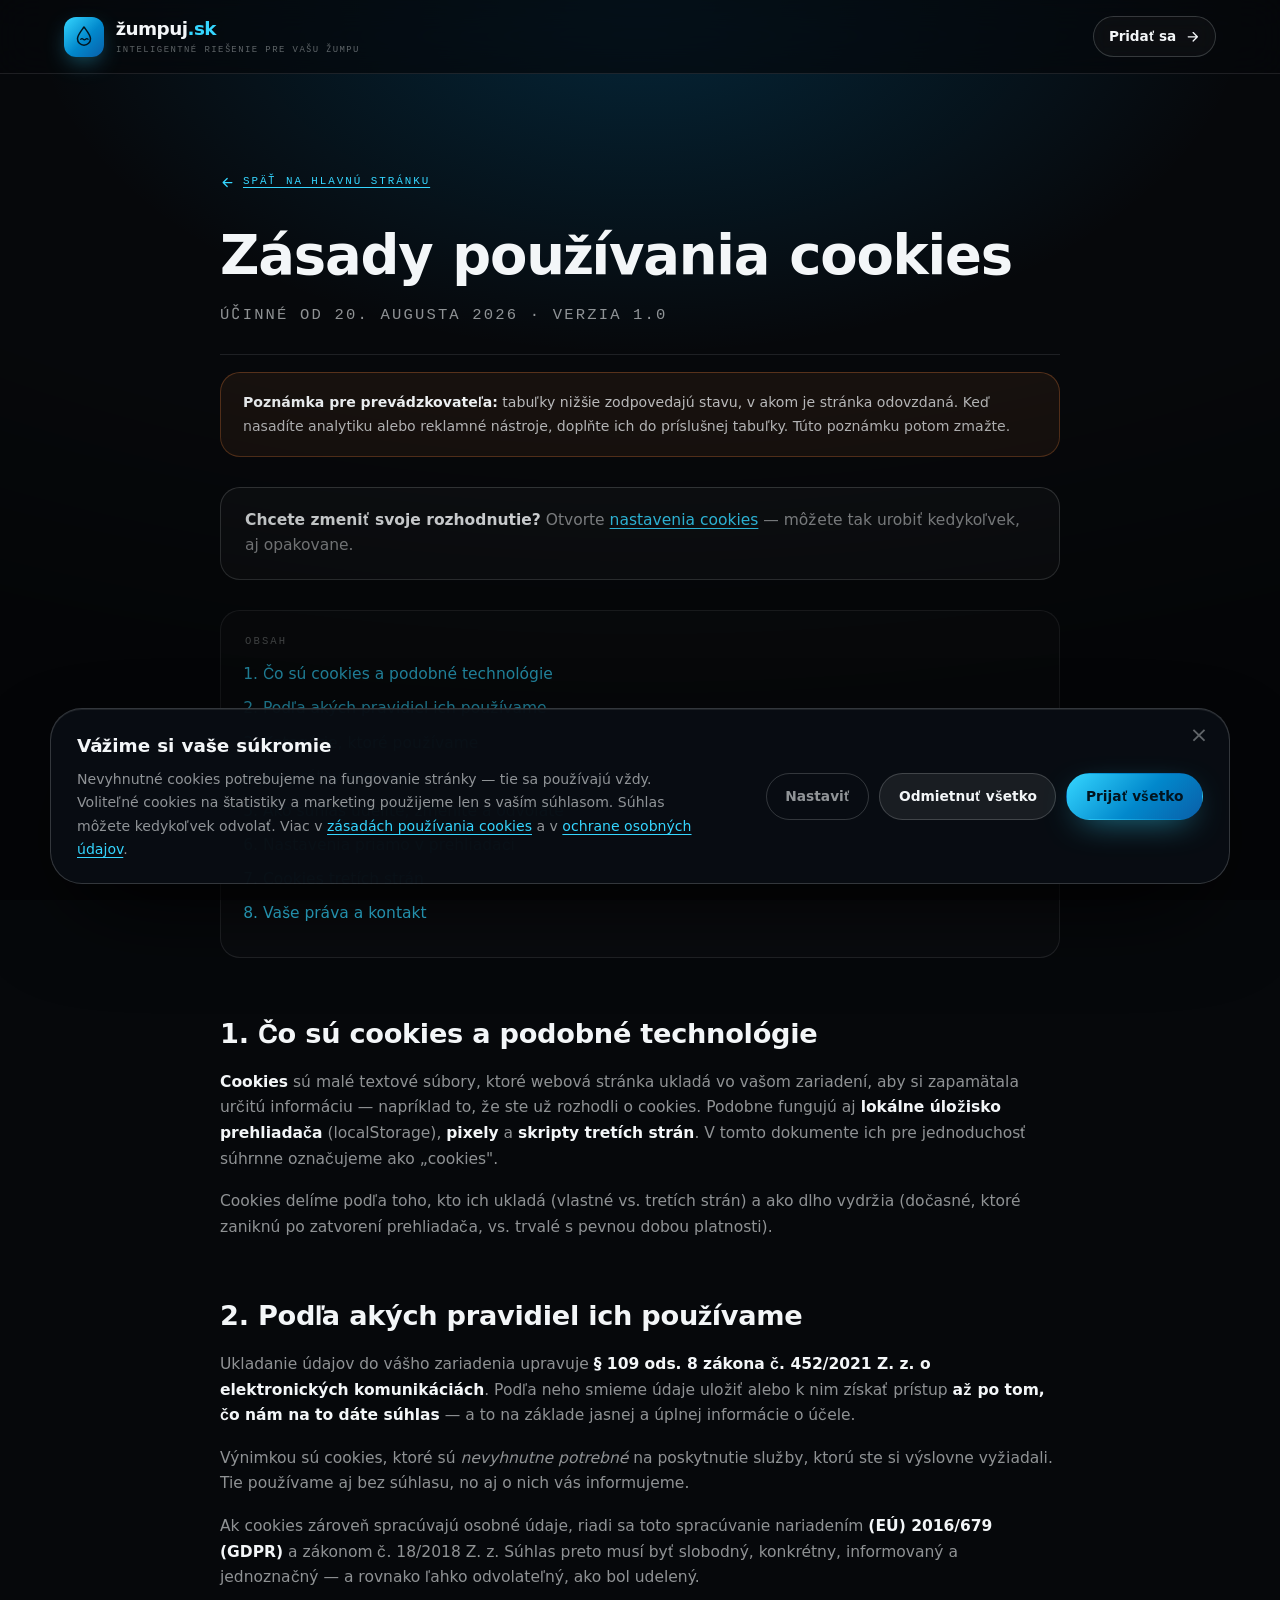
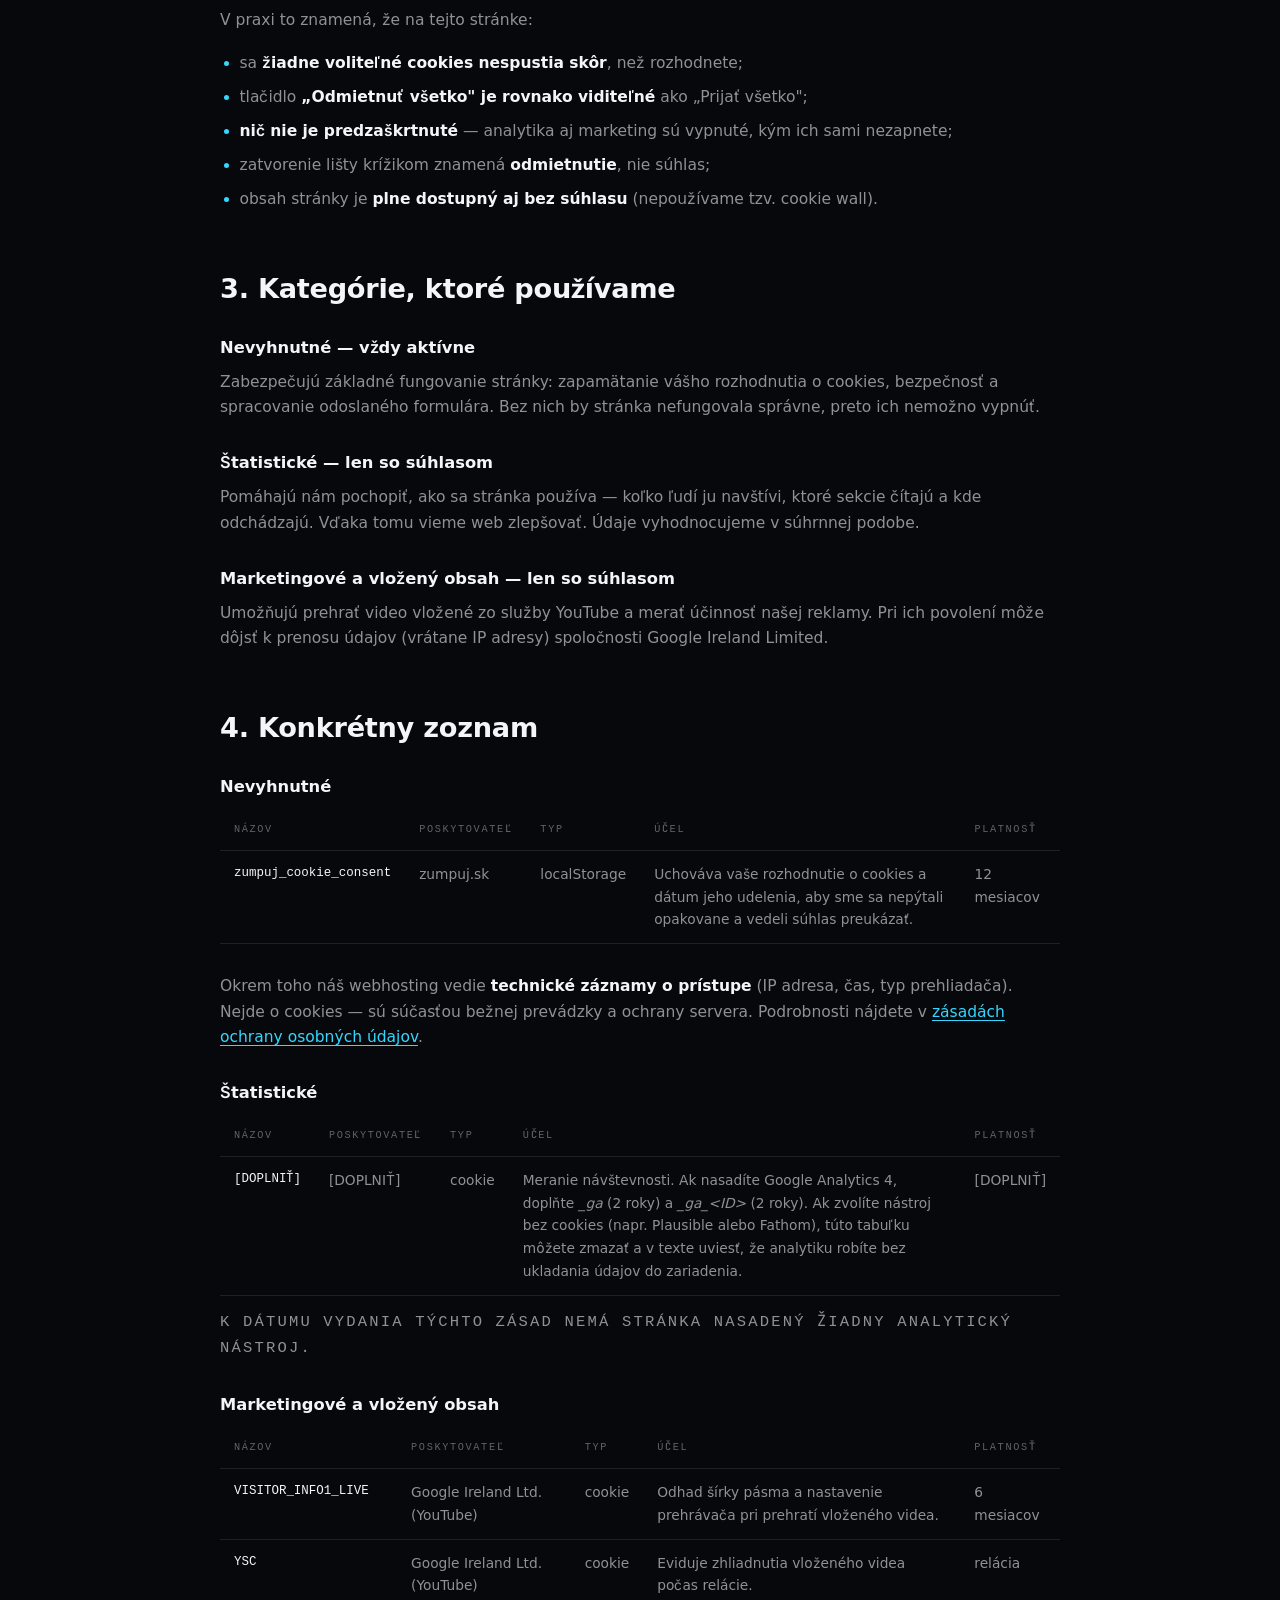
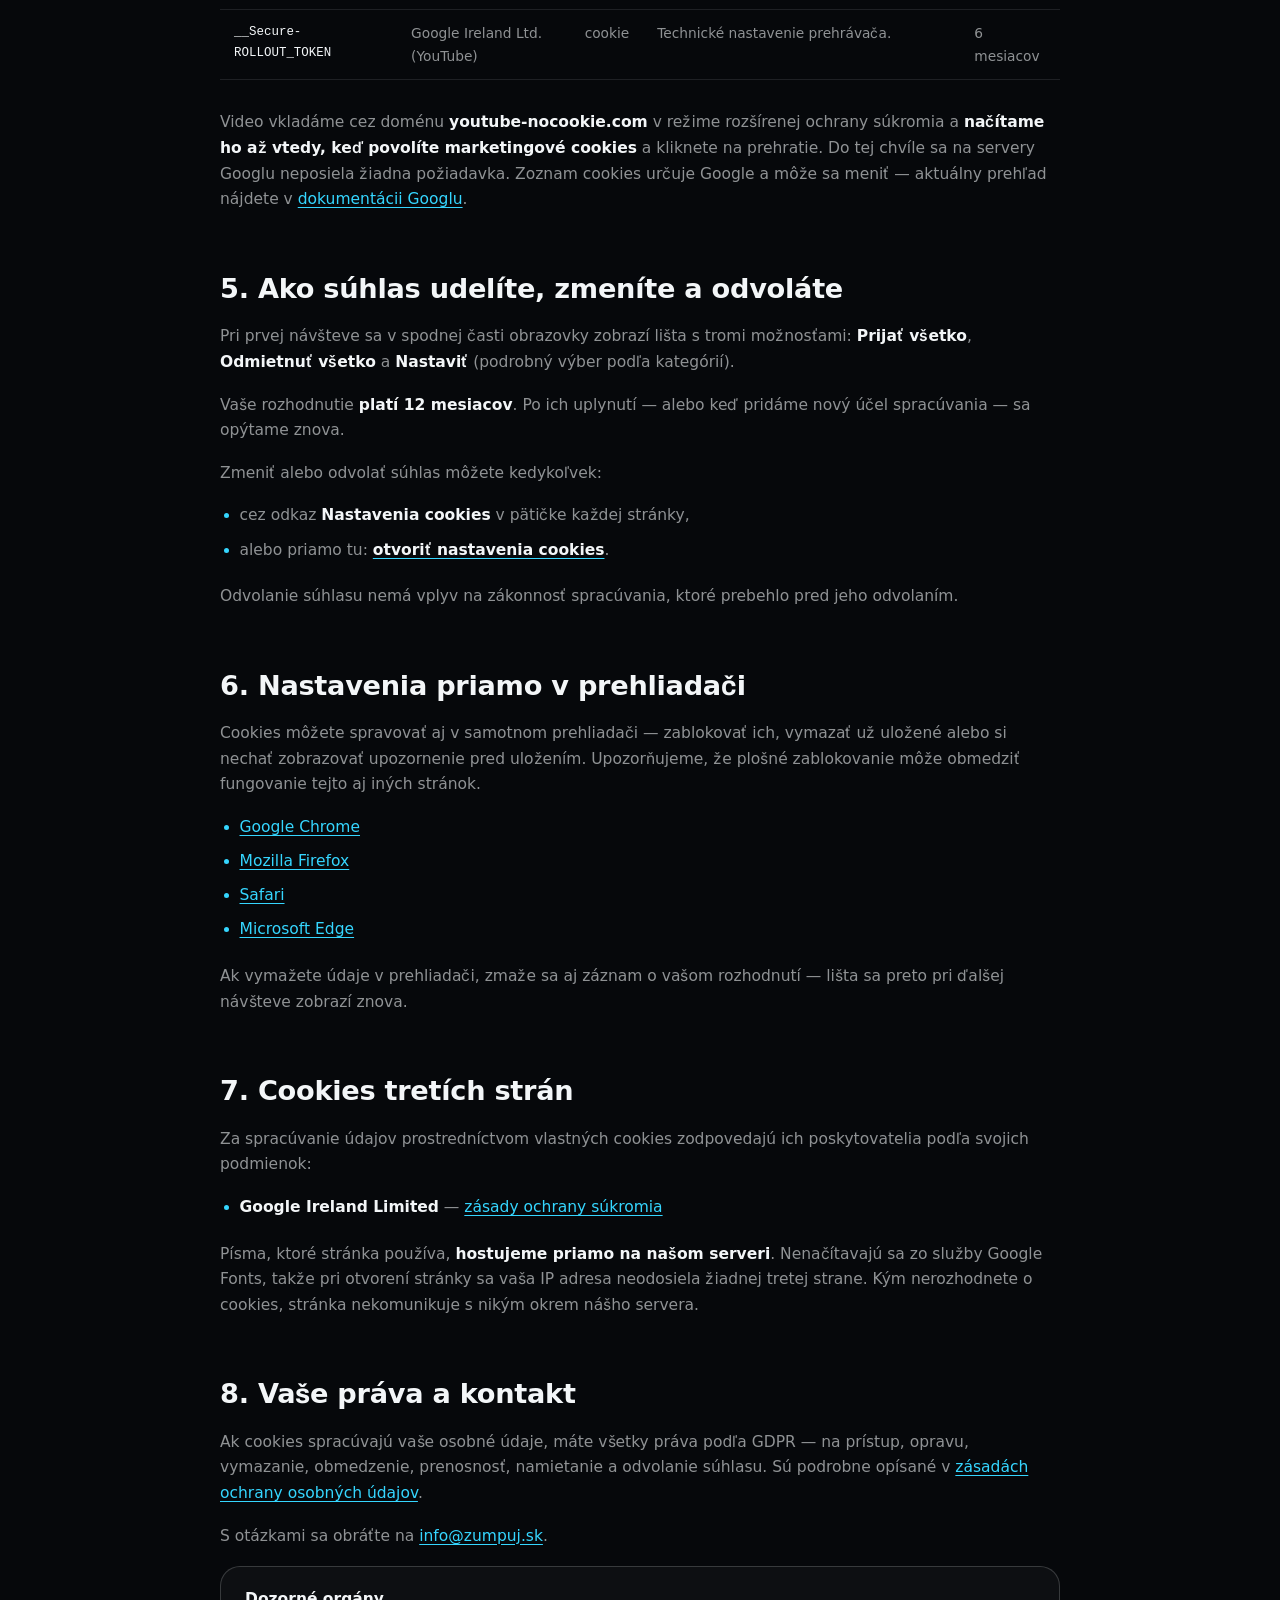
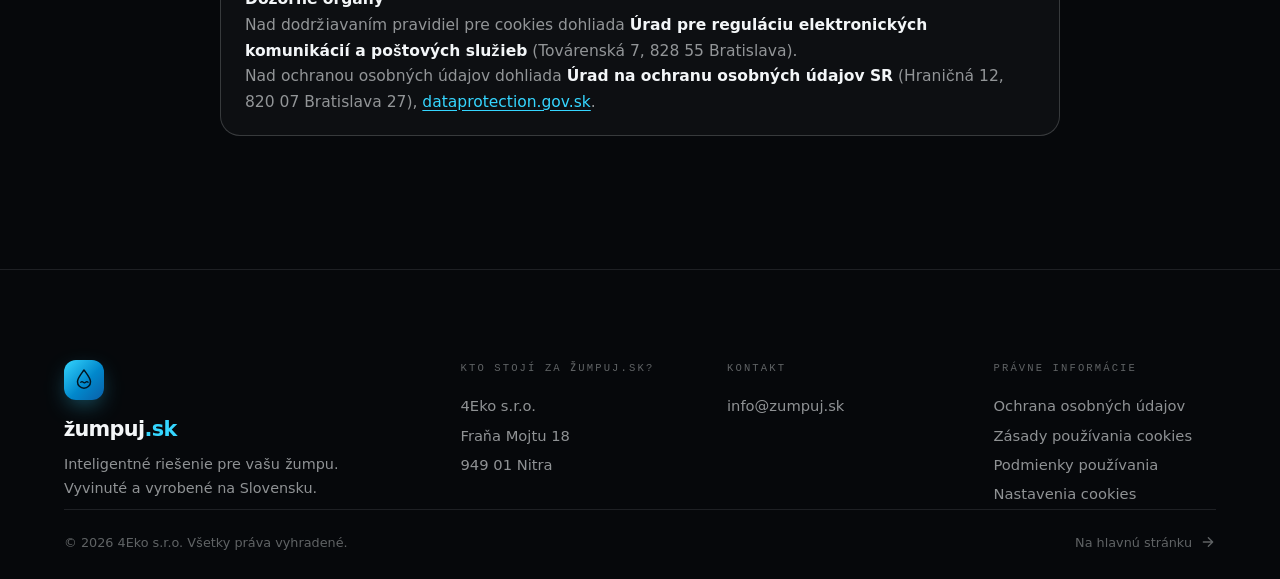
==== commit 58a449a0: "Add files via upload" ====
--- a/cookies.html
+++ b/cookies.html
@@ -13,8 +13,8 @@
      nekomunikuje so žiadnou treťou stranou (ani s Google Fonts). -->
 <link rel="preload" href="assets/fonts/archivo-latin.woff2" as="font" type="font/woff2" crossorigin>
 <link rel="preload" href="assets/fonts/inter-latin.woff2" as="font" type="font/woff2" crossorigin>
-<link rel="stylesheet" href="assets/css/fonts.css">
-<link rel="stylesheet" href="assets/css/style.css">
+<link rel="stylesheet" href="assets/css/fonts.css?v=3">
+<link rel="stylesheet" href="assets/css/style.css?v=3">
 </head>
 <body class="ready">
 
@@ -244,7 +244,7 @@
   </div>
 </footer>
 
-<script src="assets/js/cookies.js" defer></script>
-<script src="assets/js/legal.js" defer></script>
+<script src="assets/js/cookies.js?v=3" defer></script>
+<script src="assets/js/legal.js?v=3" defer></script>
 </body>
 </html>
--- a/assets/css/style.css
+++ b/assets/css/style.css
@@ -38,7 +38,9 @@
   /* rytmus */
   --wrap: 1280px;
   --gut: clamp(20px, 5vw, 64px);
-  --sec: clamp(88px, 12vw, 180px);
+  --sec: clamp(56px, 5.5vw, 92px);    /* JEDINÝ zdroj vertikálneho rytmu sekcií.
+                                         Nepridávaj sekciám vlastný padding-block –
+                                         medzery prestanú byť rovnaké. */
   --r-s: 12px;
   --r-m: 20px;
   --r-l: 32px;
@@ -123,7 +125,7 @@
 .eyebrow__ico{ width:16px; height:16px; color:var(--brand-bright); flex:none; }
 .eyebrow__sep{ width:26px; height:1px; background:var(--line-2); }
 
-.section__head{ max-width:920px; margin-bottom:clamp(40px,6vw,80px); }
+.section__head{ max-width:920px; margin-bottom:clamp(26px,3.2vw,44px); }
 .section__head--center{ margin-inline:auto; text-align:center; }
 .section__head--center .eyebrow{ justify-content:center; }
 .section__head--center .lead{ margin-inline:auto; }
@@ -273,6 +275,7 @@
 .brand__text em{
   font-style:normal; font-family:var(--font-mono);
   font-size:.56rem; letter-spacing:.16em; text-transform:uppercase; color:var(--muted-2);
+  margin-top:6px;   /* podnadpis lepí na názov – trochu ho odsadíme */
 }
 
 .nav{ position:relative; display:flex; gap:6px; padding:5px; border-radius:100px; border:1px solid var(--line); background:rgba(255,255,255,.02); backdrop-filter:blur(10px); }
@@ -448,7 +451,13 @@
 
 /* -------------------------------------------------------------- 07 PROBLEM */
 .problem{ background:linear-gradient(180deg,var(--bg) 0%,var(--bg-2) 100%); }
-.split{ display:grid; grid-template-columns:minmax(0,.9fr) minmax(0,1.1fr); gap:clamp(28px,5vw,72px); }
+.split{ display:grid; grid-template-columns:minmax(0,.9fr) minmax(0,1.1fr); gap:clamp(28px,5vw,72px); align-items:start; }
+/* nadpis v úzkom stĺpci — plná veľkosť .h2 by sa lámala do šiestich riadkov
+   a stĺpce by boli výškovo neúmerné */
+.split__l .h2{ font-size:clamp(1.9rem,3.6vw,3.05rem); }
+/* v ľavom stĺpci za nadpisom už nič nenasleduje – spodný okraj by len
+   nafúkol medzeru pred ďalšou sekciou a rozbil rovnomerný rytmus */
+.split__l .h2{ margin-bottom:0; }
 .pain{ display:grid; grid-template-columns:repeat(2,minmax(0,1fr)); gap:14px; margin-top:34px; }
 .pain__item{
   padding:20px; border-radius:var(--r-m);
@@ -465,7 +474,7 @@
 .story__stage{ position:relative; }
 .story__layout{ display:grid; grid-template-columns:minmax(0,1fr) minmax(0,1fr); gap:clamp(30px,6vw,90px); align-items:start; }
 
-.story__visual{ position:sticky; top:calc(50vh - 190px); }
+.story__visual{ position:sticky; top:calc(50vh - 190px); align-self:start; }
 .story__viz{
   position:relative; aspect-ratio:1; width:min(100%,380px); margin-inline:auto;
   display:grid; place-items:center;
@@ -521,7 +530,7 @@
 .e-drops{ stroke:var(--brand-bright); stroke-dasharray:5 7; animation:beam 1.4s linear infinite; }
 .e-ground{ stroke:var(--line-2); stroke-width:2; }
 
-.story__steps{ display:grid; gap:clamp(60px,14vh,160px); padding-block:8vh 24vh; }
+.story__steps{ display:grid; gap:clamp(56px,6vw,104px); padding-block:0; }
 .step{
   position:relative; padding-left:clamp(52px,6vw,84px);
   opacity:.28; transform:translateY(10px);
@@ -909,9 +918,15 @@
   .hero{ min-height:0; }
   .tank{ width:min(100%,340px); }
   .story__layout{ grid-template-columns:1fr; }
-  .story__visual{ position:sticky; top:84px; }
-  .story__viz{ width:min(60%,260px); }
-  .story__steps{ padding-block:4vh 12vh; gap:clamp(48px,10vh,90px); }
+  /* Pri jednom stĺpci sa lepkavý vizuál pripne pod hlavičku a text krokov mu
+     podlieza — animovaná scéna potom prechádza cez písmo. V jednostĺpcovom
+     rozložení preto sticky vypíname a ilustrácia zostáva nad krokmi. */
+  .story__visual{ position:static; top:auto; margin-bottom:clamp(24px,4vw,40px); }
+  .story__viz{ width:min(58%,230px); }
+  .story__steps{ padding-block:0; gap:clamp(48px,7vw,80px); }
+  /* keď vizuál nesleduje čítanie, stlmené kroky by boli len horšie čitateľné */
+  .step{ opacity:1; transform:none; }
+  .step__num{ color:var(--brand-bright); }
   .app__stage{ grid-template-columns:1fr; }
   .split{ grid-template-columns:1fr; }
   .signup__grid{ grid-template-columns:1fr; }
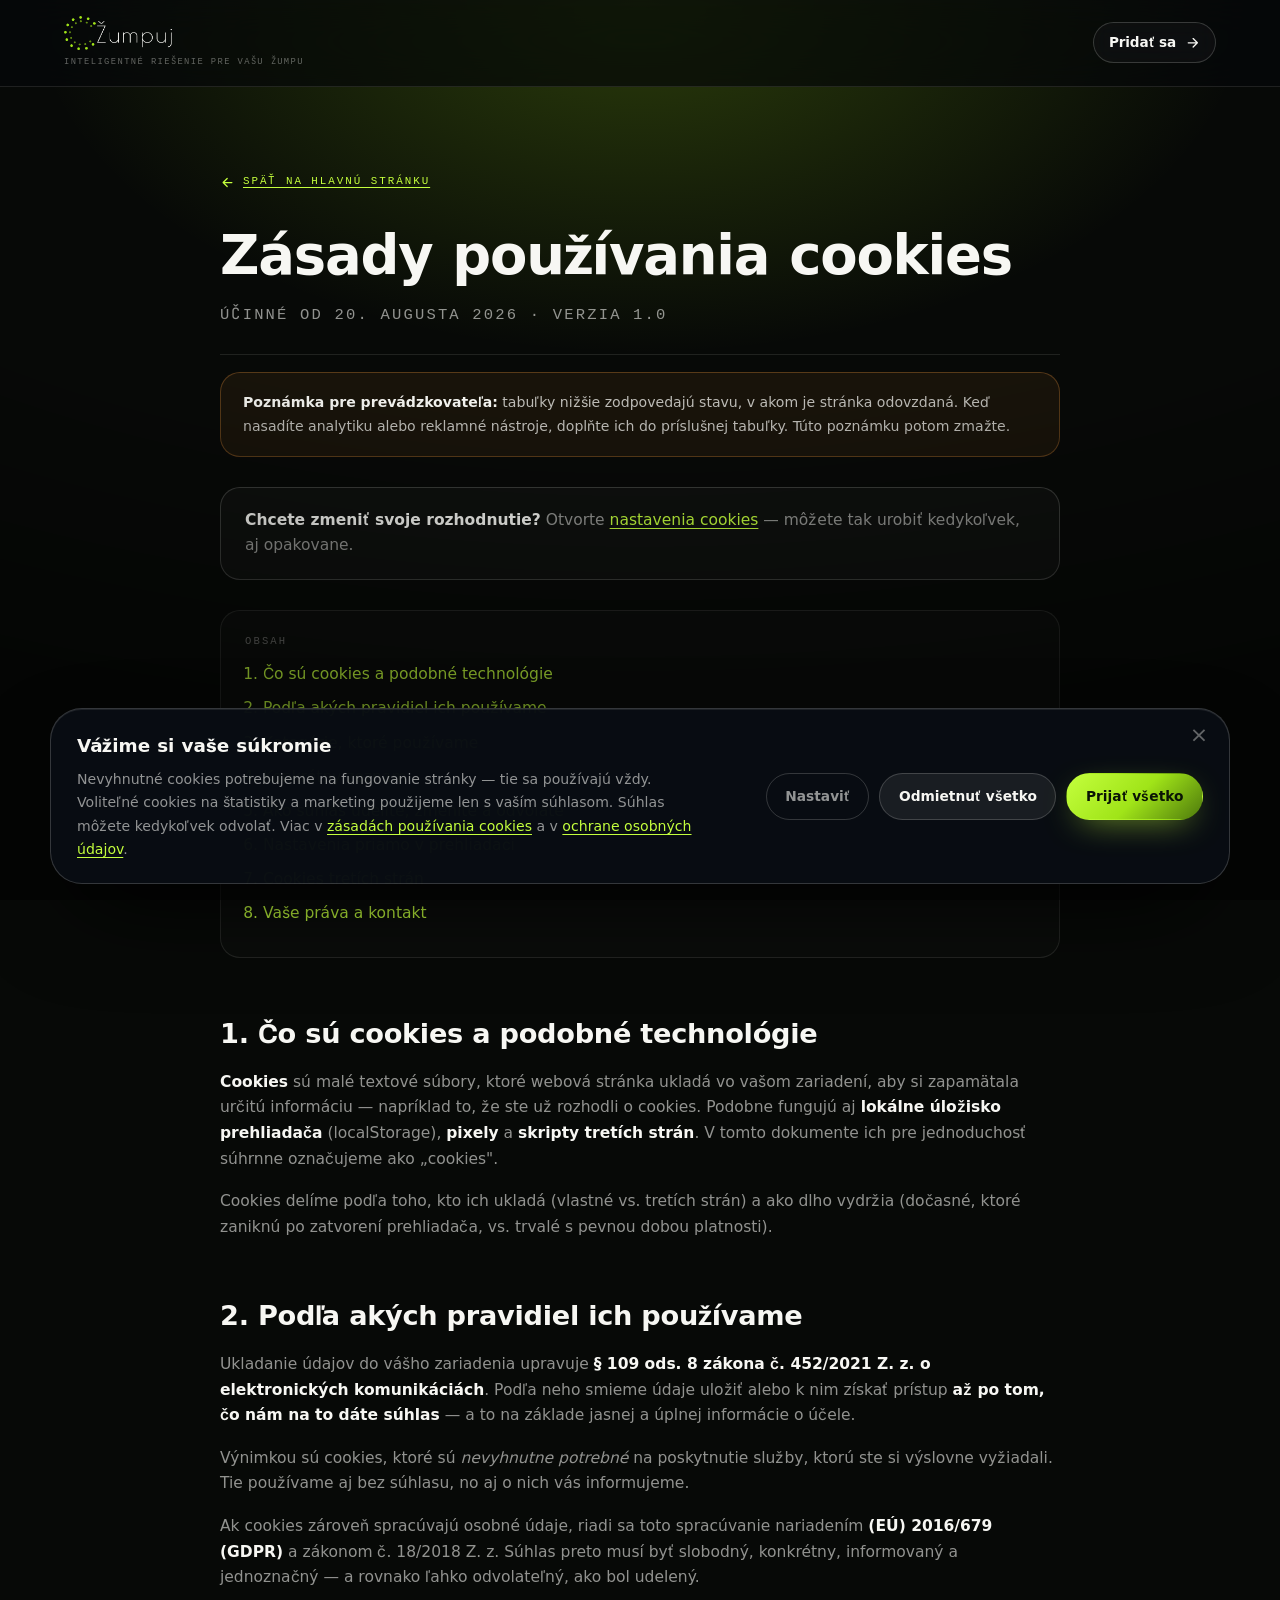
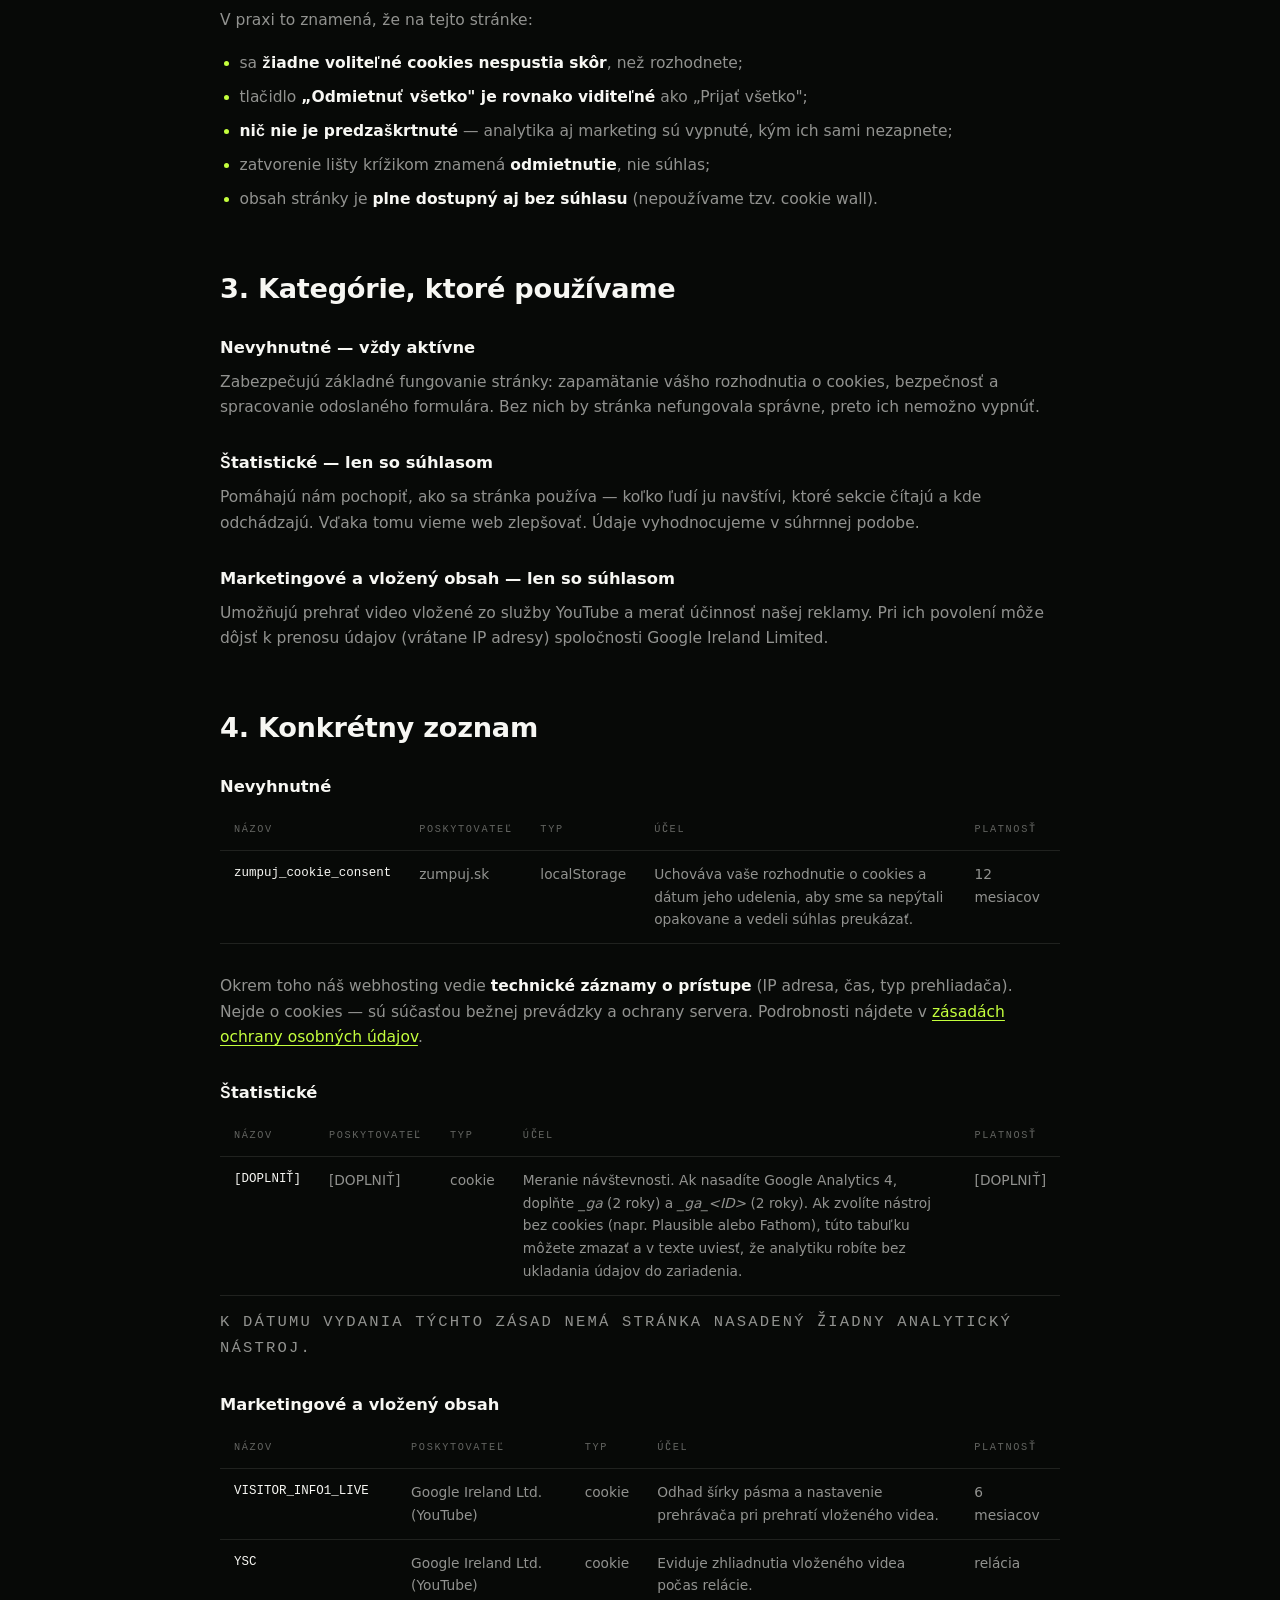
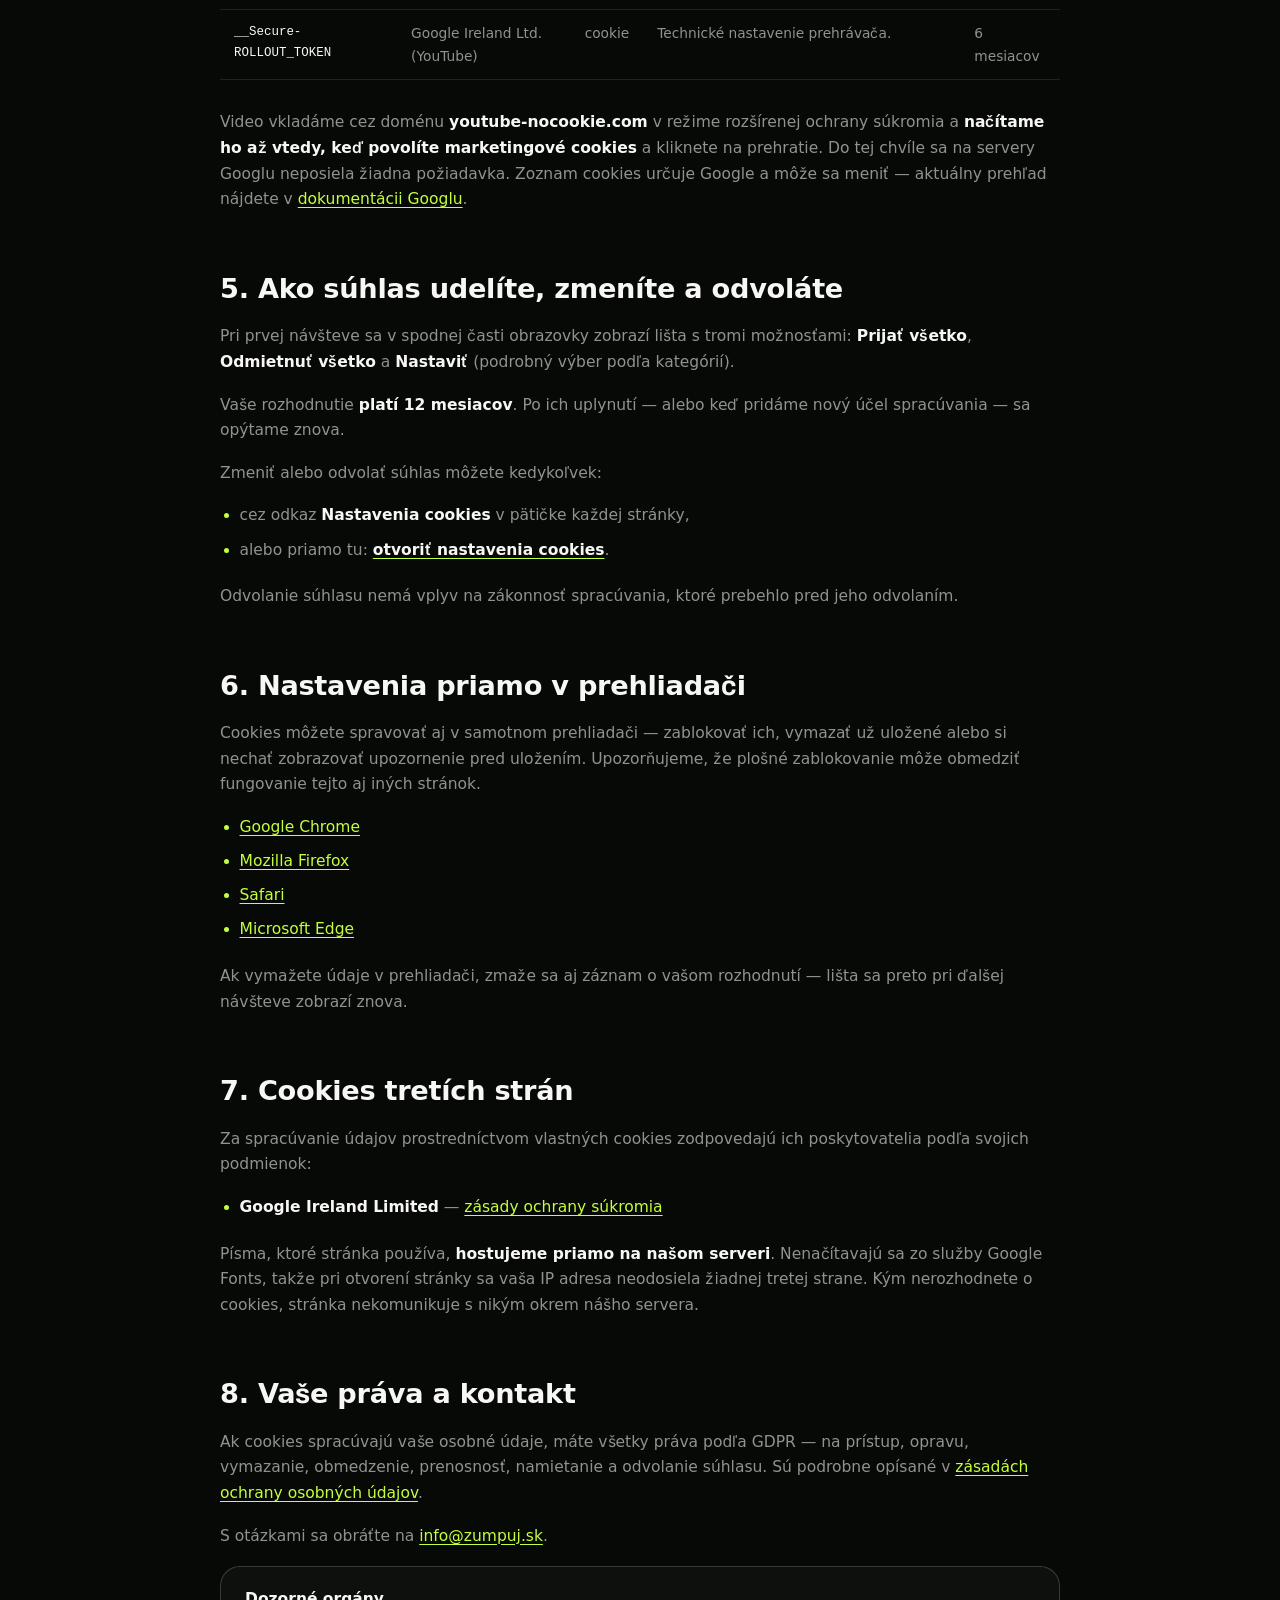
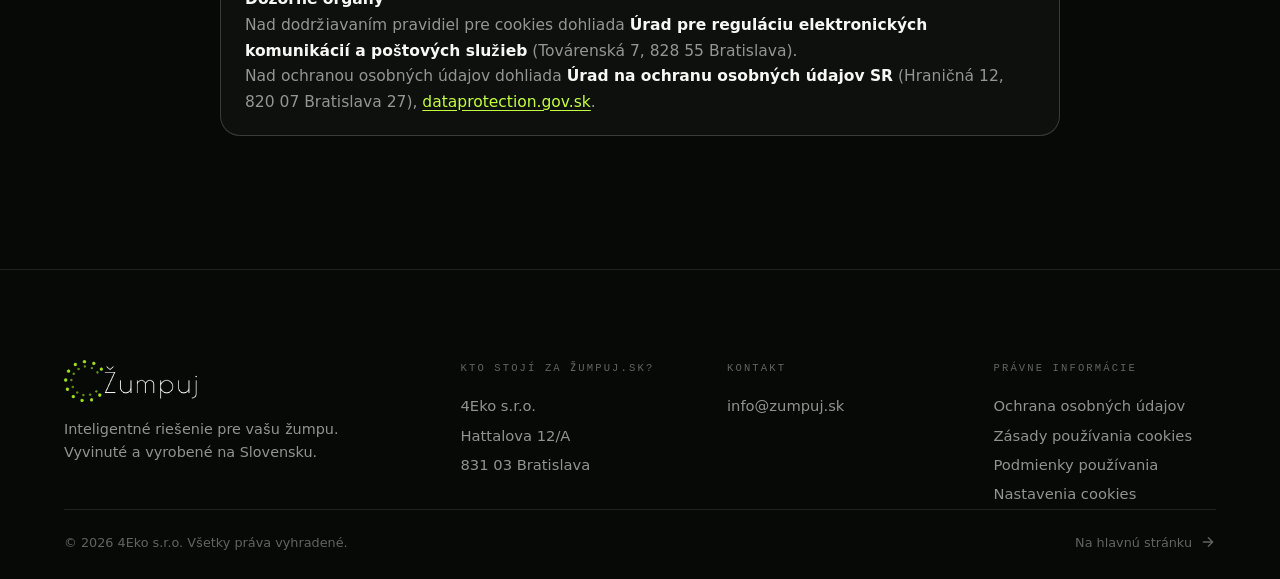
==== commit 57fb5a0b: "Add files via upload" ====
--- a/cookies.html
+++ b/cookies.html
@@ -6,9 +6,11 @@
 <title>Zásady používania cookies — Žumpuj.sk</title>
 <meta name="description" content="Aké cookies a podobné technológie používame na zumpuj.sk, na aký účel, ako dlho a ako môžete svoj súhlas kedykoľvek zmeniť alebo odvolať.">
 <meta name="robots" content="index, follow">
-<meta name="theme-color" content="#06080B">
+<meta name="theme-color" content="#070907">
 <link rel="canonical" href="https://zumpuj.sk/cookies.html">
 <link rel="icon" href="assets/img/favicon.svg" type="image/svg+xml">
+<link rel="icon" href="assets/img/favicon-32.png" sizes="32x32" type="image/png">
+<link rel="apple-touch-icon" href="assets/img/favicon-180.png">
 <!-- Písma hostujeme lokálne — stránka tak pred udelením súhlasu
      nekomunikuje so žiadnou treťou stranou (ani s Google Fonts). -->
 <link rel="preload" href="assets/fonts/archivo-latin.woff2" as="font" type="font/woff2" crossorigin>
@@ -30,11 +32,8 @@
 
 <header class="header header--simple stuck">
   <a class="brand" href="index.html">
-    <span class="brand__mark"><svg viewBox="0 0 48 48"><use href="#i-drop"></use></svg></span>
-    <span class="brand__text">
-      <b>žumpuj<i>.sk</i></b>
-      <em>inteligentné riešenie pre vašu žumpu</em>
-    </span>
+    <img class="brand__logo" src="assets/img/logo.png" alt="Žumpuj" width="802" height="253" fetchpriority="high">
+    <em class="brand__tag">inteligentné riešenie pre vašu žumpu</em>
   </a>
   <a href="index.html#pridat-sa" class="btn btn--pill header__cta">
     <span>Pridať sa</span>
@@ -215,13 +214,12 @@
   <div class="wrap">
     <div class="footer__top">
       <div class="footer__brand">
-        <span class="brand__mark"><svg viewBox="0 0 48 48"><use href="#i-drop"></use></svg></span>
-        <b>žumpuj<i>.sk</i></b>
+        <img class="footer__logo" src="assets/img/logo.png" alt="Žumpuj" width="802" height="253" loading="lazy">
         <p>Inteligentné riešenie pre vašu žumpu. Vyvinuté a vyrobené na Slovensku.</p>
       </div>
       <div class="footer__col">
         <h4>Kto stojí za Žumpuj.sk?</h4>
-        <p>4Eko s.r.o.<br>Fraňa Mojtu 18<br>949 01 Nitra</p>
+        <p>4Eko s.r.o.<br>Hattalova 12/A<br>831 03 Bratislava</p>
       </div>
       <div class="footer__col">
         <h4>Kontakt</h4>
--- a/assets/css/style.css
+++ b/assets/css/style.css
@@ -12,23 +12,28 @@
 
 /* ---------------------------------------------------------------- 01 TOKENS */
 :root{
-  /* farby */
-  --bg:            #06080B;
-  --bg-2:          #0A0E14;
-  --bg-3:          #10161F;
-  --ink:           #F3F6F8;
-  --muted:         rgba(243,246,248,.58);
-  --muted-2:       rgba(243,246,248,.38);
-  --line:          rgba(243,246,248,.10);
-  --line-2:        rgba(243,246,248,.18);
-
-  --brand:         #0188CC;          /* pôvodná firemná modrá */
-  --brand-bright:  #35D6FF;
-  --brand-deep:    #014E75;
-  --acid:          #C9FF4D;          /* eko akcent */
-  --warn:          #FF8A3D;
-
-  --grad-brand: linear-gradient(135deg, var(--brand-bright) 0%, var(--brand) 55%, #0A5FA8 100%);
+  /* farby — odvodené priamo z loga Žumpuj
+     #A0E418 svetlá limetka (veľké bodky) · #7EB414 tlmená (malé bodky)
+     #525050 sivá nápisu · #F7F7F3 svetlá varianta nápisu */
+  --bg:            #070907;
+  --bg-2:          #0C100C;
+  --bg-3:          #131813;
+  --ink:           #F7F7F3;
+  --muted:         rgba(247,247,243,.58);
+  --muted-2:       rgba(247,247,243,.38);
+  --line:          rgba(247,247,243,.10);
+  --line-2:        rgba(247,247,243,.18);
+
+  --brand:         #A0E418;          /* limetka z loga */
+  --brand-bright:  #C4FF3D;          /* svetlejšia pre glow a hover */
+  --brand-deep:    #4E7A0C;
+  --olive:         #7EB414;          /* tlmené bodky z loga */
+  --aqua:          #2FD9A6;          /* voda, grafy, dáta */
+  --aqua-deep:     #0C5642;
+  --warn:          #FF9F3D;
+
+  --grad-brand: linear-gradient(135deg, var(--brand-bright) 0%, var(--brand) 52%, var(--brand-deep) 100%);
+  --grad-aqua:  linear-gradient(135deg, var(--aqua) 0%, var(--aqua-deep) 100%);
 
   /* typografia */
   --font-display: 'Archivo', 'Arial Narrow', system-ui, sans-serif;
@@ -73,7 +78,7 @@
 a{ color:inherit; text-decoration:none; }
 button{ font:inherit; color:inherit; background:none; border:0; cursor:pointer; }
 ul,ol{ margin:0; padding:0; list-style:none; }
-::selection{ background:var(--brand-bright); color:#04121A; }
+::selection{ background:var(--brand-bright); color:#0A1405; }
 
 :focus-visible{ outline:2px solid var(--brand-bright); outline-offset:3px; border-radius:6px; }
 
@@ -163,17 +168,17 @@
 .btn:hover .btn__ico{ transform:translateX(4px); }
 .btn--solid{
   background:var(--grad-brand);
-  color:#02141F;
-  box-shadow:0 10px 40px -12px rgba(53,214,255,.65), inset 0 1px 0 rgba(255,255,255,.35);
-}
-.btn--solid:hover{ box-shadow:0 18px 60px -14px rgba(53,214,255,.85), inset 0 1px 0 rgba(255,255,255,.5); }
+  color:#0A1405;
+  box-shadow:0 10px 40px -12px rgba(196,255,61,.65), inset 0 1px 0 rgba(255,255,255,.35);
+}
+.btn--solid:hover{ box-shadow:0 18px 60px -14px rgba(196,255,61,.85), inset 0 1px 0 rgba(255,255,255,.5); }
 .btn--ghost{
   border:1px solid var(--line-2);
   background:rgba(255,255,255,.02);
   backdrop-filter:blur(8px);
   color:var(--ink);
 }
-.btn--ghost:hover{ border-color:var(--brand-bright); background:rgba(53,214,255,.08); }
+.btn--ghost:hover{ border-color:var(--brand-bright); background:rgba(196,255,61,.08); }
 .btn--ghost .btn__ico{ color:var(--brand-bright); }
 .btn--pill{
   padding:.62em 1.1em; font-size:.85rem;
@@ -181,7 +186,7 @@
   background:rgba(255,255,255,.03);
   backdrop-filter:blur(10px);
 }
-.btn--pill:hover{ background:var(--brand-bright); color:#02141F; border-color:transparent; }
+.btn--pill:hover{ background:var(--brand-bright); color:#0A1405; border-color:transparent; }
 .btn--block{ width:100%; justify-content:center; }
 .btn--replay{
   margin-top:auto; align-self:flex-start;
@@ -213,7 +218,8 @@
 }
 .preloader.done{ opacity:0; visibility:hidden; }
 .preloader__inner{ display:grid; justify-items:center; gap:18px; }
-.preloader__mark{ width:52px; color:var(--brand-bright); animation:floaty 2.4s ease-in-out infinite; }
+.preloader__mark{ width:56px; animation:floaty 2.4s ease-in-out infinite; }
+.preloader__mark img{ width:100%; height:auto; }
 .preloader__label{ font-family:var(--font-mono); font-size:.78rem; letter-spacing:.42em; color:var(--muted); }
 .preloader__bar{ width:180px; height:2px; background:var(--line); overflow:hidden; border-radius:2px; }
 .preloader__bar i{ display:block; height:100%; width:0; background:var(--grad-brand); transition:width .3s linear; }
@@ -226,13 +232,13 @@
 }
 .cursor__ring{
   position:absolute; top:0; left:0; width:38px; height:38px; border-radius:50%;
-  border:1px solid rgba(53,214,255,.55);
+  border:1px solid rgba(196,255,61,.55);
   transform:translate(-50%,-50%);
   transition:width .3s var(--e-out), height .3s var(--e-out), background .3s, border-color .3s;
   display:grid; place-items:center;
 }
 .cursor.hot .cursor__ring{
-  width:76px; height:76px; background:rgba(53,214,255,.14); border-color:transparent;
+  width:76px; height:76px; background:rgba(196,255,61,.14); border-color:transparent;
 }
 .cursor__label{
   font-family:var(--font-mono); font-size:.58rem; letter-spacing:.1em; text-transform:uppercase;
@@ -243,7 +249,7 @@
 
 /* --- scroll progress --- */
 .scroll-progress{ position:fixed; top:0; left:0; right:0; height:2px; z-index:200; background:transparent; }
-.scroll-progress i{ display:block; height:100%; width:0; background:var(--grad-brand); box-shadow:0 0 14px rgba(53,214,255,.8); }
+.scroll-progress i{ display:block; height:100%; width:0; background:var(--grad-brand); box-shadow:0 0 14px rgba(196,255,61,.8); }
 
 /* ------------------------------------------------------ 05 HEADER & MENU */
 .header{
@@ -260,24 +266,16 @@
 }
 .header.hide{ transform:translateY(-110%); }
 
-.brand{ display:flex; align-items:center; gap:12px; margin-right:auto; }
-.brand__mark{
-  width:40px; height:40px; flex:none; display:grid; place-items:center;
-  border-radius:12px; color:#02141F; background:var(--grad-brand);
-  box-shadow:0 8px 26px -10px rgba(53,214,255,.9);
-  transition:transform .5s var(--e-bounce);
-}
-.brand__mark svg{ width:24px; height:24px; }
-.brand:hover .brand__mark{ transform:rotate(-8deg) scale(1.08); }
-.brand__text{ display:grid; line-height:1.15; }
-.brand__text b{ font-family:var(--font-display); font-weight:800; font-size:1.15rem; letter-spacing:-.03em; }
-.brand__text b i{ font-style:normal; color:var(--brand-bright); }
-.brand__text em{
+.brand{ display:grid; gap:5px; justify-items:start; margin-right:auto; }
+.brand__logo{
+  height:clamp(26px,3.2vw,34px); width:auto;
+  transition:transform .5s var(--e-bounce), filter .4s;
+}
+.brand:hover .brand__logo{ transform:scale(1.04); filter:drop-shadow(0 0 18px rgba(160,228,24,.45)); }
+.brand__tag{
   font-style:normal; font-family:var(--font-mono);
-  font-size:.56rem; letter-spacing:.16em; text-transform:uppercase; color:var(--muted-2);
-  margin-top:6px;   /* podnadpis lepí na názov – trochu ho odsadíme */
-}
-
+  font-size:.55rem; letter-spacing:.16em; text-transform:uppercase; color:var(--muted-2);
+}
 .nav{ position:relative; display:flex; gap:6px; padding:5px; border-radius:100px; border:1px solid var(--line); background:rgba(255,255,255,.02); backdrop-filter:blur(10px); }
 .nav a{
   position:relative; z-index:1; padding:.5em 1.05em; border-radius:100px;
@@ -306,7 +304,7 @@
 .menu.open{ visibility:visible; pointer-events:auto; }
 .menu__bg{
   position:absolute; inset:0;
-  background:radial-gradient(90% 70% at 80% 10%, rgba(1,136,204,.28), transparent 60%), rgba(6,8,11,.96);
+  background:radial-gradient(90% 70% at 80% 10%, rgba(160,228,24,.28), transparent 60%), rgba(6,8,11,.96);
   backdrop-filter:blur(20px);
   clip-path:circle(0% at 100% 0%);
   transition:clip-path .8s var(--e-out);
@@ -350,7 +348,7 @@
 .hero__glow{
   position:absolute; z-index:-2; width:70vw; height:70vw; max-width:900px; max-height:900px;
   right:-12vw; top:-18vw; border-radius:50%; pointer-events:none;
-  background:radial-gradient(circle,rgba(1,136,204,.30),transparent 62%);
+  background:radial-gradient(circle,rgba(160,228,24,.30),transparent 62%);
   filter:blur(30px);
 }
 .hero__inner{
@@ -375,7 +373,7 @@
   font-style:italic;
   background:var(--grad-brand);
   -webkit-background-clip:text; background-clip:text; color:transparent;
-  filter:drop-shadow(0 6px 30px rgba(53,214,255,.35));
+  filter:drop-shadow(0 6px 30px rgba(196,255,61,.35));
 }
 .hero__lead{ font-size:clamp(1rem,1.3vw,1.15rem); color:var(--muted); max-width:52ch; margin:0 0 1.6em; }
 .hero__lead b{ color:var(--ink); font-weight:600; }
@@ -399,7 +397,7 @@
   border:1px solid var(--line-2);
   background:linear-gradient(180deg,rgba(255,255,255,.04),rgba(255,255,255,.01));
   backdrop-filter:blur(6px);
-  box-shadow:0 40px 120px -50px rgba(1,136,204,.8), inset 0 1px 0 rgba(255,255,255,.14);
+  box-shadow:0 40px 120px -50px rgba(160,228,24,.8), inset 0 1px 0 rgba(255,255,255,.14);
   touch-action:none;
 }
 .tank canvas{ position:absolute; inset:0; width:100%; height:100%; }
@@ -437,7 +435,7 @@
 .marquee{
   position:relative; z-index:1;
   border-block:1px solid var(--line);
-  background:linear-gradient(90deg,rgba(1,136,204,.10),rgba(201,255,77,.06),rgba(1,136,204,.10));
+  background:linear-gradient(90deg,rgba(160,228,24,.10),rgba(160,228,24,.06),rgba(160,228,24,.10));
   overflow:hidden; padding-block:16px;
   mask-image:linear-gradient(90deg,transparent,#000 12%,#000 88%,transparent);
 }
@@ -482,7 +480,7 @@
 .story__ring{
   position:absolute; inset:0; border-radius:50%;
   border:1px dashed var(--line-2);
-  background:radial-gradient(circle,rgba(1,136,204,.16),transparent 65%);
+  background:radial-gradient(circle,rgba(160,228,24,.16),transparent 65%);
   animation:spinSlow 46s linear infinite;
 }
 .story__ring::after{
@@ -499,18 +497,18 @@
 .scene.on{ opacity:1; transform:none; }
 
 /* scéna 1 – senzor */
-.s-ping{ stroke:rgba(53,214,255,.35); stroke-dasharray:3 9; animation:spinSlow 24s linear infinite; transform-origin:100px 100px; }
+.s-ping{ stroke:rgba(196,255,61,.35); stroke-dasharray:3 9; animation:spinSlow 24s linear infinite; transform-origin:100px 100px; }
 .s-ping--2{ r:52; animation-direction:reverse; animation-duration:16s; }
-.s-body{ fill:rgba(53,214,255,.08); }
+.s-body{ fill:rgba(196,255,61,.08); }
 .s-beam{ stroke:var(--acid); stroke-dasharray:4 7; animation:beam 1.6s linear infinite; }
 @keyframes beam{ to{ stroke-dashoffset:-22 } }
 .s-water{ stroke:var(--brand); stroke-width:5; }
 .s-led{ fill:var(--acid); stroke:none; animation:pulseDot 1.5s infinite; }
-.s-solar{ fill:rgba(201,255,77,.18); stroke:var(--acid); }
+.s-solar{ fill:rgba(160,228,24,.18); stroke:var(--acid); }
 
 /* scéna 2 – AI */
 .ai-net circle{ fill:var(--brand-bright); stroke:none; }
-.ai-net path{ stroke:rgba(53,214,255,.35); stroke-width:1.4; }
+.ai-net path{ stroke:rgba(196,255,61,.35); stroke-width:1.4; }
 .ai-chart{ stroke:var(--acid); stroke-width:3; stroke-dasharray:260; stroke-dashoffset:260; }
 .scene--ai.on .ai-chart{ animation:draw 1.6s var(--e-out) .2s forwards; }
 @keyframes draw{ to{ stroke-dashoffset:0 } }
@@ -524,7 +522,7 @@
 .t-house{ stroke:var(--muted-2); stroke-width:2.4; }
 
 /* scéna 4 – eko */
-.e-arc{ stroke:rgba(201,255,77,.4); stroke-dasharray:190; stroke-dashoffset:190; }
+.e-arc{ stroke:rgba(160,228,24,.4); stroke-dasharray:190; stroke-dashoffset:190; }
 .scene--eco.on .e-arc{ animation:draw 1.4s var(--e-out) forwards; }
 .e-leaf{ color:var(--acid); }
 .e-drops{ stroke:var(--brand-bright); stroke-dasharray:5 7; animation:beam 1.4s linear infinite; }
@@ -562,12 +560,12 @@
 .app__glow{
   position:absolute; left:-10%; top:50%; transform:translateY(-50%);
   width:640px; height:640px; border-radius:50%; pointer-events:none;
-  background:radial-gradient(circle,rgba(1,136,204,.34),transparent 62%); filter:blur(20px);
+  background:radial-gradient(circle,rgba(160,228,24,.34),transparent 62%); filter:blur(20px);
 }
 .phone{ position:relative; justify-self:center; width:min(100%,340px); }
 .phone__frame{
   position:relative; border-radius:44px; padding:11px;
-  background:linear-gradient(160deg,#22303C,#0B1118 45%,#1A242E);
+  background:linear-gradient(160deg,#2A3328,#0C110B 45%,#232B21);
   box-shadow:0 60px 140px -50px rgba(0,0,0,.9), 0 0 0 1px rgba(255,255,255,.08), inset 0 1px 0 rgba(255,255,255,.2);
   transform:rotateX(var(--rx,0deg)) rotateY(var(--ry,0deg));
   transition:transform .5s var(--e-out);
@@ -575,11 +573,11 @@
 }
 .phone__notch{
   position:absolute; top:18px; left:50%; transform:translateX(-50%);
-  width:96px; height:22px; border-radius:100px; background:#05080C; z-index:3;
+  width:96px; height:22px; border-radius:100px; background:#050805; z-index:3;
 }
 .phone__screen{
   position:relative; border-radius:34px; overflow:hidden; aspect-ratio:9/19;
-  background:radial-gradient(120% 80% at 50% 0%,#0D1A26,#05080C 70%);
+  background:radial-gradient(120% 80% at 50% 0%,#0B140C,#050805 70%);
 }
 .ui{ position:absolute; inset:0; padding:44px 16px 16px; display:grid; gap:12px; align-content:start; font-size:12px; }
 .ui__top{ display:flex; justify-content:space-between; align-items:flex-start; }
@@ -587,7 +585,7 @@
 .ui__addr{ margin:0; font-family:var(--font-mono); font-size:9px; letter-spacing:.14em; text-transform:uppercase; color:var(--muted-2); }
 .ui__live{
   display:inline-flex; align-items:center; gap:5px; padding:3px 8px; border-radius:100px;
-  border:1px solid rgba(201,255,77,.35); background:rgba(201,255,77,.08);
+  border:1px solid rgba(160,228,24,.35); background:rgba(160,228,24,.08);
   font-family:var(--font-mono); font-size:8px; letter-spacing:.18em; text-transform:uppercase; color:var(--acid);
 }
 .ui__live i{ width:5px; height:5px; border-radius:50%; background:var(--acid); animation:pulseDot 1.5s infinite; }
@@ -598,10 +596,10 @@
 }
 .gauge__fill{
   position:absolute; left:0; right:0; bottom:0; height:38%;
-  background:linear-gradient(180deg,rgba(53,214,255,.65),rgba(1,136,204,.85));
+  background:linear-gradient(180deg,rgba(47,217,166,.72),rgba(12,86,66,.92));
   transition:height .9s var(--e-out), background .5s;
 }
-.gauge__fill.warn{ background:linear-gradient(180deg,rgba(255,138,61,.7),rgba(214,86,20,.9)); }
+.gauge__fill.warn{ background:linear-gradient(180deg,rgba(255,159,61,.7),rgba(214,86,20,.9)); }
 .gauge__wave{
   position:absolute; top:-9px; left:-50%; width:200%; height:18px;
   background:radial-gradient(50% 100% at 50% 100%,rgba(255,255,255,.35),transparent 70%);
@@ -625,8 +623,8 @@
 .ui__chart-head b{ color:var(--brand-bright); }
 .ui__chart svg{ width:100%; height:62px; overflow:visible; }
 .chart__area{ fill:url(#gArea); }
-.chart__line{ fill:none; stroke:var(--brand-bright); stroke-width:2; stroke-linecap:round; stroke-linejoin:round; }
-.chart__dot{ fill:#fff; stroke:var(--brand-bright); stroke-width:2; }
+.chart__line{ fill:none; stroke:var(--aqua); stroke-width:2; stroke-linecap:round; stroke-linejoin:round; }
+.chart__dot{ fill:#fff; stroke:var(--aqua); stroke-width:2; }
 
 .ui__feed{ display:grid; gap:6px; min-height:52px; }
 .ui__feed-item{
@@ -643,7 +641,7 @@
 
 .ui__cta{
   display:flex; align-items:center; gap:10px; padding:10px 12px; border-radius:14px;
-  background:var(--grad-brand); color:#02141F;
+  background:var(--grad-brand); color:#0A1405;
   opacity:0; transform:translateY(12px); transition:opacity .5s var(--e-out), transform .5s var(--e-out);
 }
 .ui__cta.on{ opacity:1; transform:none; }
@@ -655,7 +653,7 @@
 .toasts{ position:absolute; top:44px; left:50%; transform:translateX(-50%); width:106%; display:grid; gap:8px; z-index:5; pointer-events:none; }
 .toast{
   display:flex; align-items:center; gap:10px; padding:11px 14px; border-radius:14px;
-  background:#0B1119; border:1px solid var(--line-2);
+  background:#0C120B; border:1px solid var(--line-2);
   box-shadow:0 24px 60px -24px rgba(0,0,0,.9);
   font-size:12px;
   animation:toastIn .6s var(--e-bounce) both;
@@ -665,10 +663,10 @@
 @keyframes toastOut{ to{ opacity:0; transform:translateY(-14px) scale(.96) } }
 .toast b{ display:block; font-weight:600; }
 .toast span{ font-size:10.5px; color:var(--muted); }
-.toast__ico{ width:30px; height:30px; flex:none; display:grid; place-items:center; border-radius:9px; background:rgba(53,214,255,.14); color:var(--brand-bright); }
+.toast__ico{ width:30px; height:30px; flex:none; display:grid; place-items:center; border-radius:9px; background:rgba(196,255,61,.14); color:var(--brand-bright); }
 .toast__ico svg{ width:18px; }
-.toast.ok .toast__ico{ background:rgba(201,255,77,.14); color:var(--acid); }
-.toast.warn .toast__ico{ background:rgba(255,138,61,.14); color:var(--warn); }
+.toast.ok .toast__ico{ background:rgba(160,228,24,.14); color:var(--acid); }
+.toast.warn .toast__ico{ background:rgba(255,159,61,.14); color:var(--warn); }
 
 .road{ position:absolute; left:-14%; right:-14%; bottom:-42px; height:40px; }
 .road__line{ position:absolute; left:0; right:0; top:20px; height:1px; background:repeating-linear-gradient(90deg,var(--line-2) 0 12px,transparent 12px 26px); }
@@ -687,7 +685,7 @@
   display:grid; gap:4px;
   transition:transform .4s var(--e-out), border-color .4s, background .4s;
 }
-.app__card:hover{ transform:translateX(6px); border-color:var(--brand); background:rgba(1,136,204,.07); }
+.app__card:hover{ transform:translateX(6px); border-color:var(--brand); background:rgba(160,228,24,.07); }
 .app__card b{ font-size:1rem; }
 .app__card span{ font-size:.9rem; color:var(--muted); }
 
@@ -697,7 +695,7 @@
   position:relative; border-radius:var(--r-l); overflow:hidden;
   aspect-ratio:16/9; cursor:pointer;
   border:1px solid var(--line-2);
-  box-shadow:0 60px 140px -60px rgba(1,136,204,.9);
+  box-shadow:0 60px 140px -60px rgba(160,228,24,.9);
   transition:transform .6s var(--e-out);
 }
 .player:hover{ transform:scale(1.012); }
@@ -707,8 +705,8 @@
 .player iframe{ position:absolute; inset:0; width:100%; height:100%; border:0; }
 .player__btn{
   position:absolute; inset:0; margin:auto; width:96px; height:96px; border-radius:50%;
-  display:grid; place-items:center; color:#02141F; background:var(--grad-brand);
-  box-shadow:0 20px 60px -18px rgba(53,214,255,.9);
+  display:grid; place-items:center; color:#0A1405; background:var(--grad-brand);
+  box-shadow:0 20px 60px -18px rgba(196,255,61,.9);
   transition:transform .45s var(--e-bounce);
 }
 .player:hover .player__btn{ transform:scale(1.12); }
@@ -739,16 +737,16 @@
 .card:hover{ transform:translateY(-6px); border-color:var(--line-2); }
 .card::before{
   content:''; position:absolute; inset:0; z-index:-1; opacity:0; transition:opacity .4s;
-  background:radial-gradient(340px circle at var(--mx,50%) var(--my,50%),rgba(1,136,204,.22),transparent 70%);
+  background:radial-gradient(340px circle at var(--mx,50%) var(--my,50%),rgba(160,228,24,.22),transparent 70%);
 }
 .card:hover::before{ opacity:1; }
 .card__ico{
   display:grid; place-items:center; width:52px; height:52px; border-radius:15px;
-  border:1px solid var(--line-2); background:rgba(53,214,255,.08); color:var(--brand-bright);
+  border:1px solid var(--line-2); background:rgba(196,255,61,.08); color:var(--brand-bright);
   margin-bottom:20px;
   transition:transform .5s var(--e-bounce), background .4s;
 }
-.card:hover .card__ico{ transform:rotate(-8deg) scale(1.08); background:rgba(53,214,255,.16); }
+.card:hover .card__ico{ transform:rotate(-8deg) scale(1.08); background:rgba(196,255,61,.16); }
 .card__ico svg{ width:26px; height:26px; }
 .card h3{ font-family:var(--font-display); font-weight:800; letter-spacing:-.018em; font-size:clamp(1.35rem,2.2vw,1.85rem); margin:0 0 .5em; }
 .card p{ margin:0; color:var(--muted); font-size:.96rem; max-width:52ch; }
@@ -757,23 +755,23 @@
   font-family:var(--font-display); font-weight:900; font-size:clamp(3rem,6vw,5rem);
   line-height:1; color:rgba(255,255,255,.035); letter-spacing:-.05em; pointer-events:none;
 }
-.card--flag{ border-color:rgba(201,255,77,.22); }
-.card--flag .card__ico{ background:rgba(201,255,77,.09); color:var(--acid); border-color:rgba(201,255,77,.3); }
-.card--flag::before{ background:radial-gradient(340px circle at var(--mx,50%) var(--my,50%),rgba(201,255,77,.16),transparent 70%); }
+.card--flag{ border-color:rgba(160,228,24,.22); }
+.card--flag .card__ico{ background:rgba(160,228,24,.09); color:var(--acid); border-color:rgba(160,228,24,.3); }
+.card--flag::before{ background:radial-gradient(340px circle at var(--mx,50%) var(--my,50%),rgba(160,228,24,.16),transparent 70%); }
 
 /* ------------------------------------------------------------- 08 SIGNUP */
 .signup{ position:relative; background:var(--bg-2); overflow:hidden; }
 .signup__bg{
   position:absolute; inset:0; pointer-events:none;
   background:
-    radial-gradient(60% 50% at 15% 20%,rgba(1,136,204,.28),transparent 60%),
-    radial-gradient(50% 50% at 90% 80%,rgba(201,255,77,.10),transparent 60%);
+    radial-gradient(60% 50% at 15% 20%,rgba(160,228,24,.28),transparent 60%),
+    radial-gradient(50% 50% at 90% 80%,rgba(160,228,24,.10),transparent 60%);
 }
 .signup__grid{ position:relative; display:grid; grid-template-columns:minmax(0,.95fr) minmax(0,1.05fr); gap:clamp(32px,6vw,80px); align-items:start; }
 .signup__gift{
   display:inline-flex; align-items:center; gap:10px; margin:0 0 28px;
   padding:12px 18px; border-radius:100px;
-  border:1px solid rgba(201,255,77,.3); background:rgba(201,255,77,.07); color:var(--acid);
+  border:1px solid rgba(160,228,24,.3); background:rgba(160,228,24,.07); color:var(--acid);
   font-size:.9rem;
 }
 .signup__trust{ display:grid; gap:2px; font-size:.88rem; color:var(--muted); padding-top:22px; border-top:1px solid var(--line); }
@@ -800,7 +798,7 @@
   transition:border-color .3s, background .3s;
 }
 .field input:hover{ border-color:var(--line-2); }
-.field input:focus{ outline:none; border-color:var(--brand); background:rgba(1,136,204,.07); }
+.field input:focus{ outline:none; border-color:var(--brand); background:rgba(160,228,24,.07); }
 .field label{
   position:absolute; left:15px; top:15px; pointer-events:none;
   font-size:.92rem; color:var(--muted-2);
@@ -840,8 +838,8 @@
   transition:transform .3s var(--e-bounce);
 }
 .choice__opt:hover .choice__box{ border-color:var(--line-2); }
-.choice__opt input:checked + .choice__box{ border-color:var(--brand); background:rgba(1,136,204,.09); }
-.choice__opt input:checked + .choice__box::before{ border-color:var(--brand-bright); box-shadow:0 0 0 4px rgba(53,214,255,.14); }
+.choice__opt input:checked + .choice__box{ border-color:var(--brand); background:rgba(160,228,24,.09); }
+.choice__opt input:checked + .choice__box::before{ border-color:var(--brand-bright); box-shadow:0 0 0 4px rgba(196,255,61,.14); }
 .choice__opt input:checked + .choice__box::after{ transform:translateY(-50%) scale(1); }
 .choice__opt input:focus-visible + .choice__box{ outline:2px solid var(--brand-bright); outline-offset:3px; }
 .choice__box b{ font-size:.95rem; font-weight:600; }
@@ -853,7 +851,7 @@
   width:22px; height:22px; flex:none; border-radius:7px; border:1.6px solid var(--line-2);
   display:grid; place-items:center; transition:background .3s, border-color .3s;
 }
-.gdpr__box svg{ width:14px; fill:none; stroke:#02141F; stroke-width:3; stroke-linecap:round; stroke-linejoin:round;
+.gdpr__box svg{ width:14px; fill:none; stroke:#0A1405; stroke-width:3; stroke-linecap:round; stroke-linejoin:round;
   stroke-dasharray:24; stroke-dashoffset:24; transition:stroke-dashoffset .35s var(--e-out); }
 .gdpr input:checked + .gdpr__box{ background:var(--brand-bright); border-color:var(--brand-bright); }
 .gdpr input:checked + .gdpr__box svg{ stroke-dashoffset:0; }
@@ -872,9 +870,9 @@
 .form__done > span:last-child{ color:var(--muted); font-size:.92rem; max-width:34ch; }
 .form__check{
   width:64px; height:64px; border-radius:50%; display:grid; place-items:center;
-  background:var(--grad-brand); box-shadow:0 20px 50px -18px rgba(53,214,255,.9);
-}
-.form__check svg{ width:30px; fill:none; stroke:#02141F; stroke-width:3; stroke-linecap:round; stroke-linejoin:round;
+  background:var(--grad-brand); box-shadow:0 20px 50px -18px rgba(196,255,61,.9);
+}
+.form__check svg{ width:30px; fill:none; stroke:#0A1405; stroke-width:3; stroke-linecap:round; stroke-linejoin:round;
   stroke-dasharray:24; stroke-dashoffset:24; animation:draw .6s var(--e-out) .3s forwards; }
 
 /* ------------------------------------------------------------- 09 FOOTER */
@@ -883,9 +881,8 @@
 .footer__top{ display:flex; flex-wrap:wrap; gap:34px 44px; }
 .footer__brand{ flex:1 1 280px; min-width:min(100%,260px); }
 .footer__col{ flex:1 1 150px; min-width:140px; }
-.footer__brand b{ font-family:var(--font-display); font-weight:800; font-size:1.3rem; letter-spacing:-.03em; display:block; margin-top:12px; }
-.footer__brand b i{ font-style:normal; color:var(--brand-bright); }
-.footer__brand p{ color:var(--muted); font-size:.9rem; max-width:34ch; margin:.5em 0 0; }
+.footer__logo{ height:42px; width:auto; }
+.footer__brand p{ color:var(--muted); font-size:.9rem; max-width:34ch; margin:16px 0 0; }
 .footer__col h4{
   font-family:var(--font-mono); font-size:.66rem; letter-spacing:.2em; text-transform:uppercase;
   color:var(--muted-2); margin:0 0 14px; font-weight:500;
@@ -898,7 +895,7 @@
   font-family:var(--font-display); font-weight:900; letter-spacing:-.03em;
   font-size:clamp(4rem,19vw,16rem); line-height:.9; text-align:center;
   margin:clamp(30px,5vw,60px) 0 -.14em; padding-top:.06em;
-  background:linear-gradient(180deg,rgba(243,246,248,.10),rgba(243,246,248,0));
+  background:linear-gradient(180deg,rgba(247,247,243,.10),rgba(247,247,243,0));
   -webkit-background-clip:text; background-clip:text; color:transparent;
   user-select:none;
 }
@@ -936,7 +933,7 @@
   .burger{ display:grid; }
   .bento{ grid-template-columns:1fr; }
   .card,.card--wide{ grid-column:span 1; }
-  .brand__text em{ display:none; }
+  .brand__tag{ display:none; }
   .eyebrow{ letter-spacing:.2em; font-size:.66rem; }
   .tank{ width:min(100%,300px); }
   .pain{ grid-template-columns:1fr; }
@@ -1001,7 +998,7 @@
 }
 .cc-btn:hover{ transform:translateY(-2px); }
 /* „Prijať" a „Odmietnuť" musia byť rovnocenné — rovnaká veľkosť aj váha písma. */
-.cc-btn--solid{ background:var(--grad-brand); color:#02141F; box-shadow:0 10px 34px -14px rgba(53,214,255,.8); }
+.cc-btn--solid{ background:var(--grad-brand); color:#0A1405; box-shadow:0 10px 34px -14px rgba(196,255,61,.8); }
 .cc-btn--plain{ background:rgba(255,255,255,.07); color:var(--ink); border-color:var(--line-2); }
 .cc-btn--plain:hover{ background:rgba(255,255,255,.12); }
 .cc-btn--ghost{ background:transparent; color:var(--muted); border-color:var(--line-2); }
@@ -1063,7 +1060,7 @@
 .cc-switch input:checked + .cc-switch__track .cc-switch__knob{ transform:translateX(22px); background:#fff; }
 .cc-switch input:focus-visible + .cc-switch__track{ outline:2px solid var(--brand-bright); outline-offset:3px; }
 .cc-switch--locked .cc-switch__track,
-.cc-switch--locked input:checked + .cc-switch__track{ background:rgba(201,255,77,.20); border-color:rgba(201,255,77,.45); }
+.cc-switch--locked input:checked + .cc-switch__track{ background:rgba(160,228,24,.20); border-color:rgba(160,228,24,.45); }
 .cc-switch--locked .cc-switch__knob,
 .cc-switch--locked input:checked + .cc-switch__track .cc-switch__knob{ transform:translateX(22px); background:var(--acid); }
 .cc-switch--locked input{ cursor:not-allowed; }
@@ -1087,7 +1084,7 @@
 .player__lock{
   position:absolute; inset:0; z-index:3; display:grid; place-content:center; justify-items:center;
   gap:14px; text-align:center; padding:28px;
-  background:radial-gradient(80% 70% at 50% 40%,rgba(1,136,204,.22),rgba(6,8,11,.94));
+  background:radial-gradient(80% 70% at 50% 40%,rgba(160,228,24,.22),rgba(6,8,11,.94));
 }
 .player__lock p{ margin:0; max-width:44ch; font-size:.92rem; color:var(--muted); }
 .player__lock b{ font-family:var(--font-display); font-weight:800; font-size:1.2rem; letter-spacing:-.02em; color:var(--ink); }
@@ -1100,7 +1097,7 @@
 .legal{ padding:calc(96px + clamp(32px,6vw,80px)) 0 clamp(64px,8vw,110px); position:relative; }
 .legal__bg{
   position:absolute; inset:0 0 auto; height:520px; pointer-events:none; z-index:-1;
-  background:radial-gradient(70% 100% at 50% 0%,rgba(1,136,204,.24),transparent 68%);
+  background:radial-gradient(70% 100% at 50% 0%,rgba(160,228,24,.24),transparent 68%);
 }
 .legal__inner{ max-width:840px; margin-inline:auto; }
 .legal__back{
@@ -1145,9 +1142,9 @@
 .legal__toc a:hover{ text-decoration:underline; }
 .legal__note{
   padding:18px 22px; border-radius:var(--r-m); margin:0 0 2em;
-  border:1px solid rgba(255,138,61,.28); background:rgba(255,138,61,.07);
-}
-.legal__note p{ margin:0; font-size:.88rem; color:rgba(243,246,248,.75); }
+  border:1px solid rgba(255,159,61,.28); background:rgba(255,159,61,.07);
+}
+.legal__note p{ margin:0; font-size:.88rem; color:rgba(247,247,243,.75); }
 .legal__box{
   padding:20px 24px; border-radius:var(--r-m);
   border:1px solid var(--line-2); background:rgba(255,255,255,.03); margin:0 0 2em;
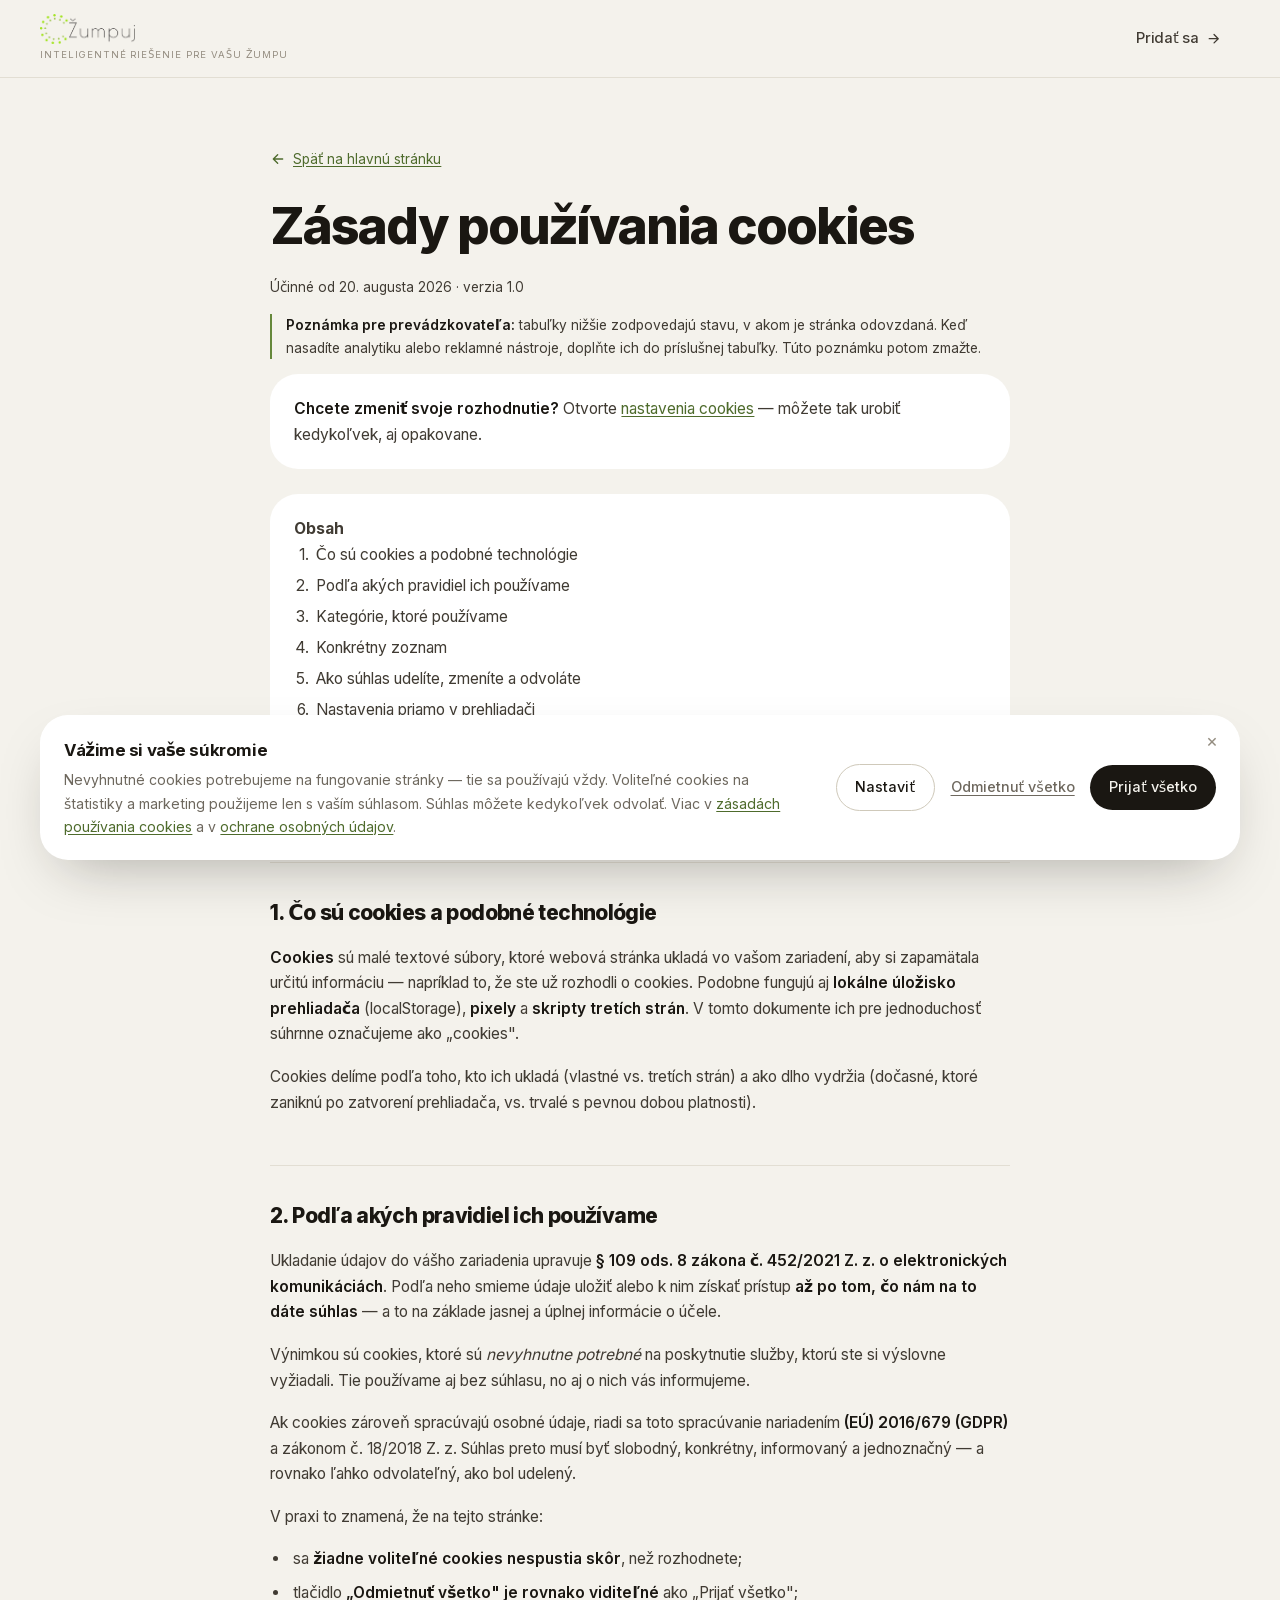
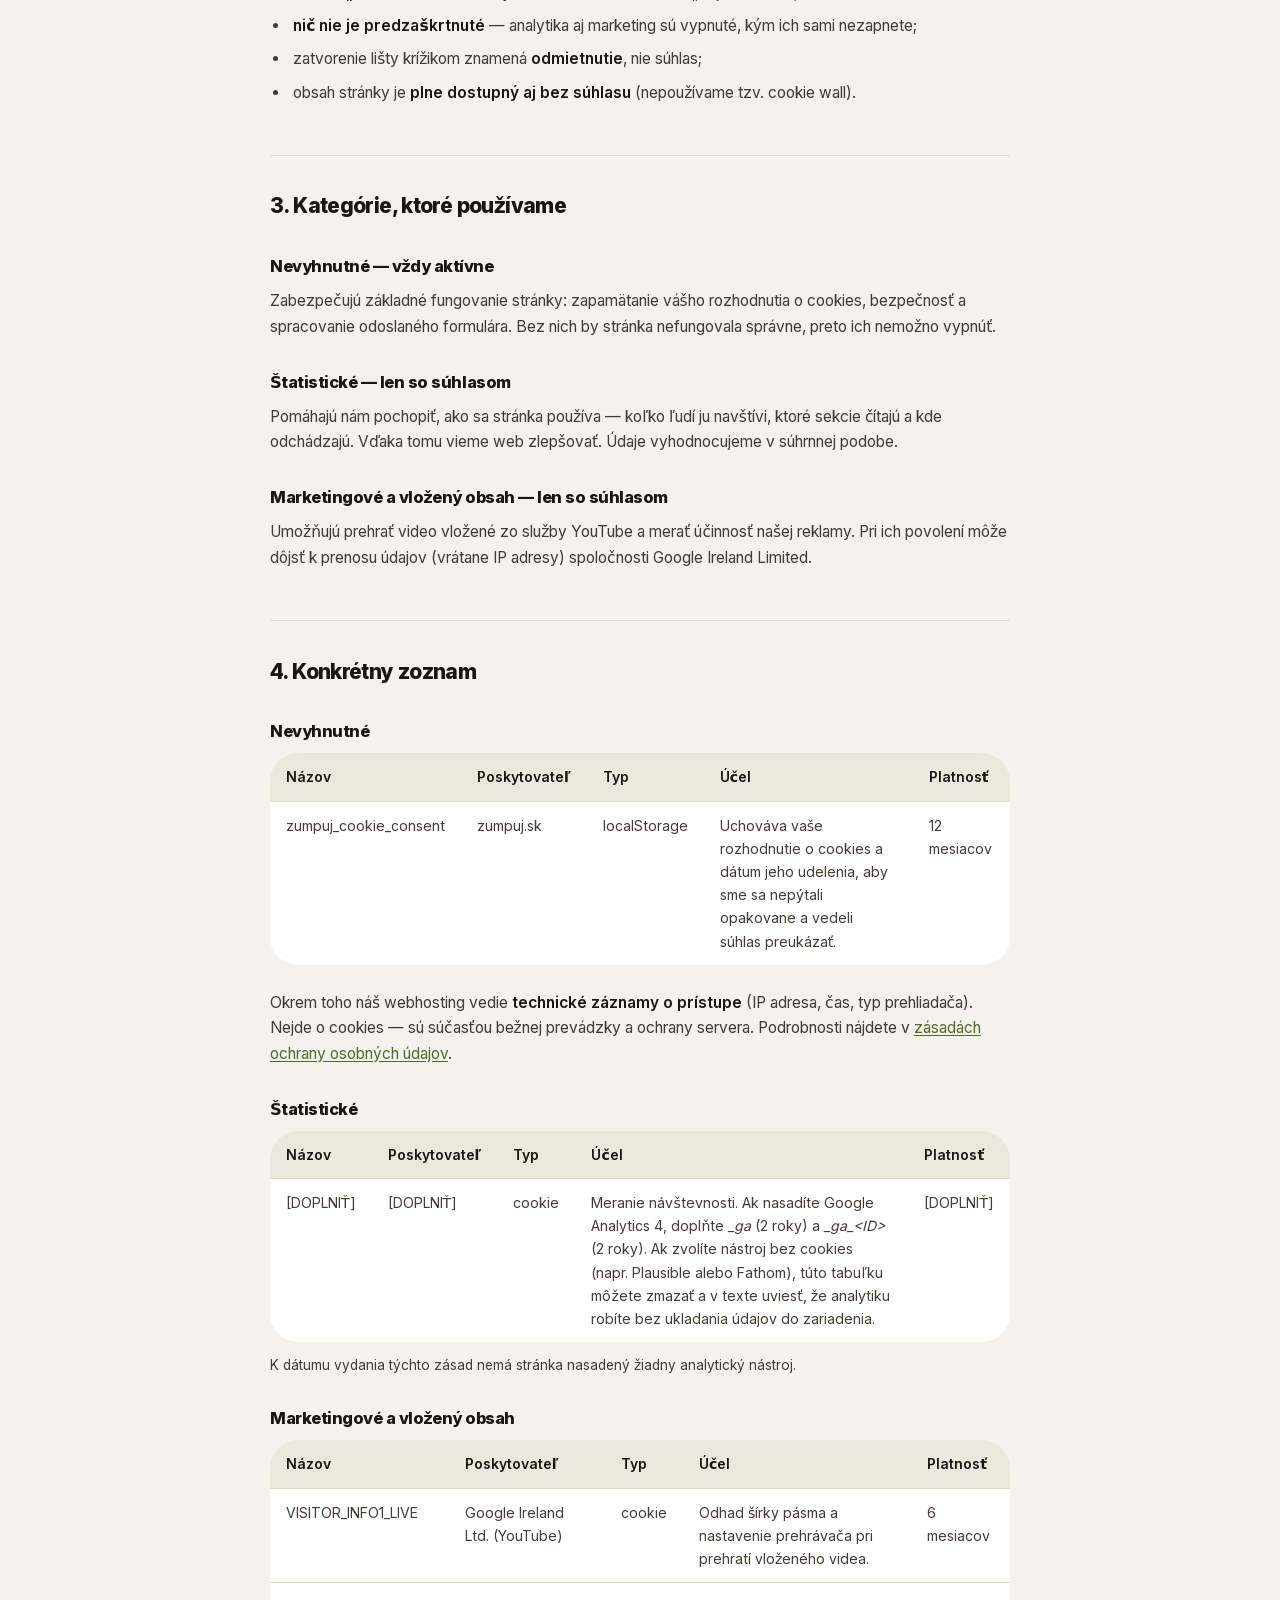
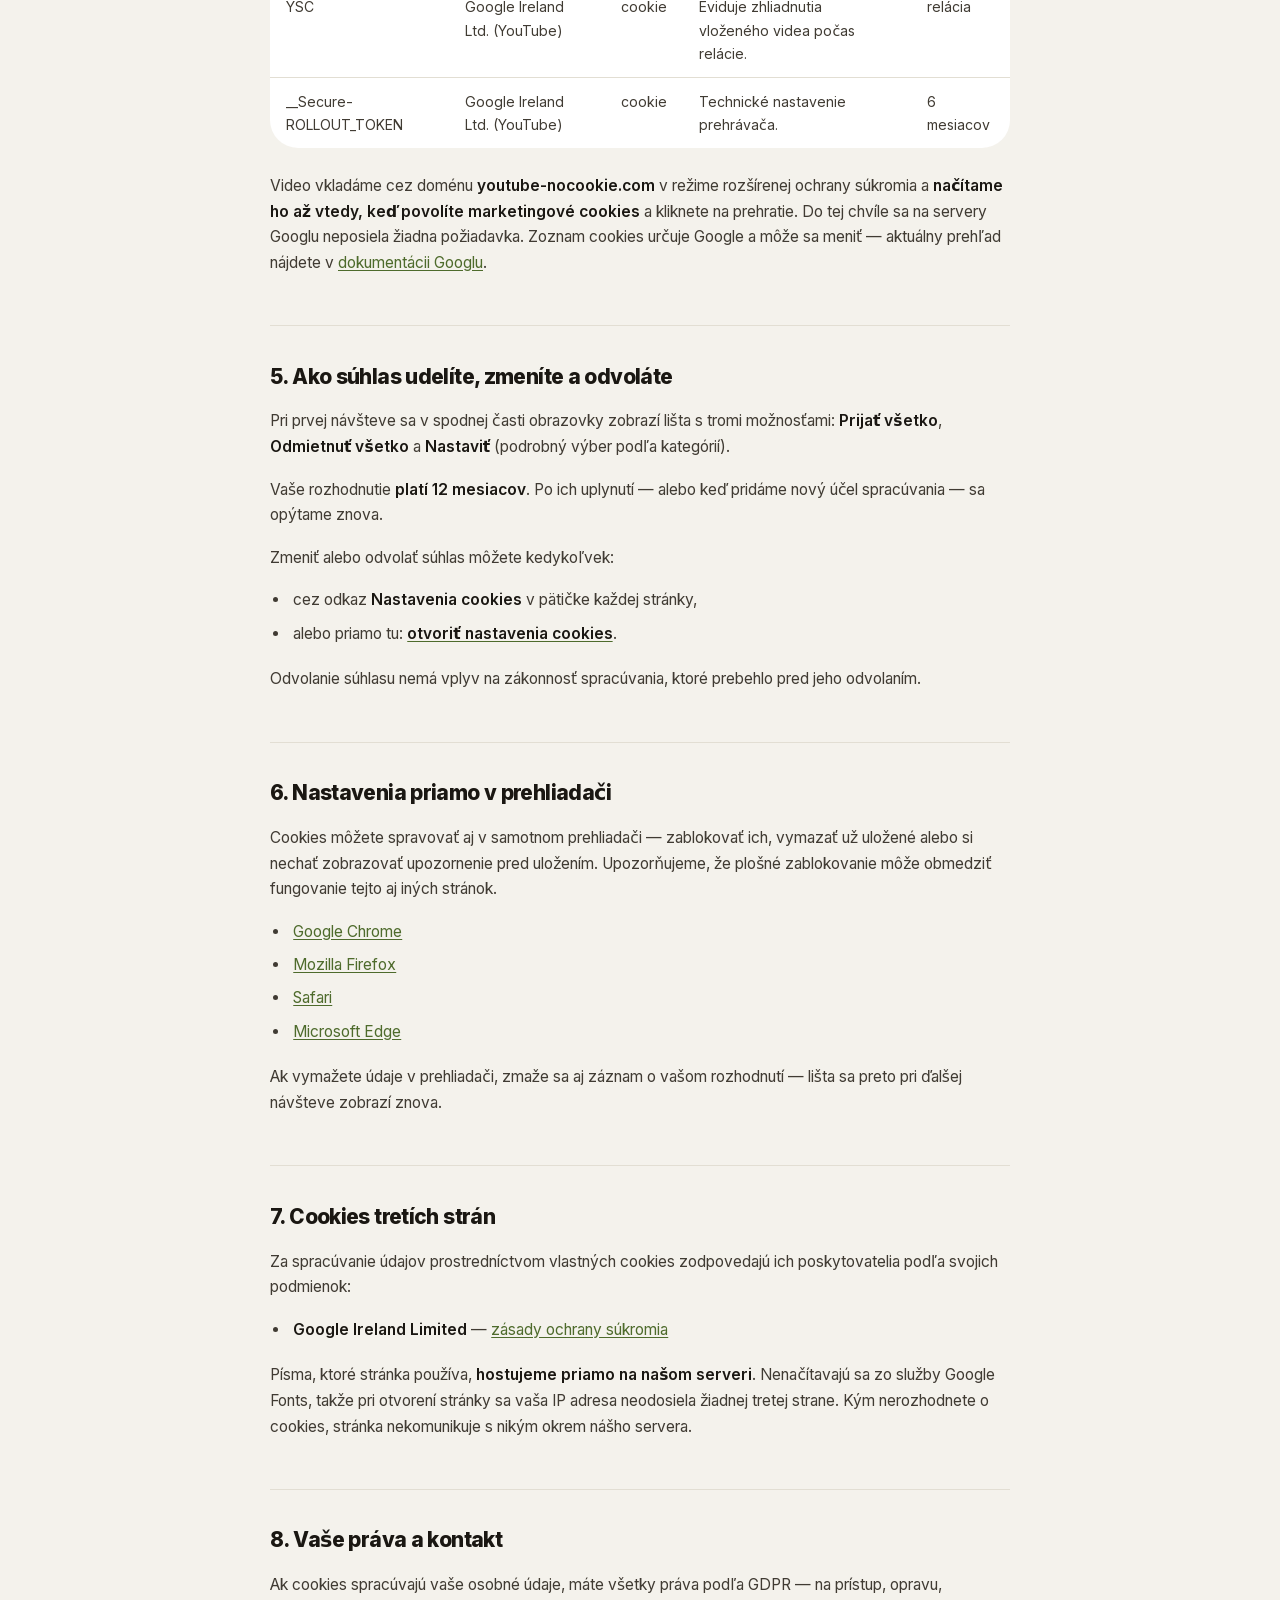
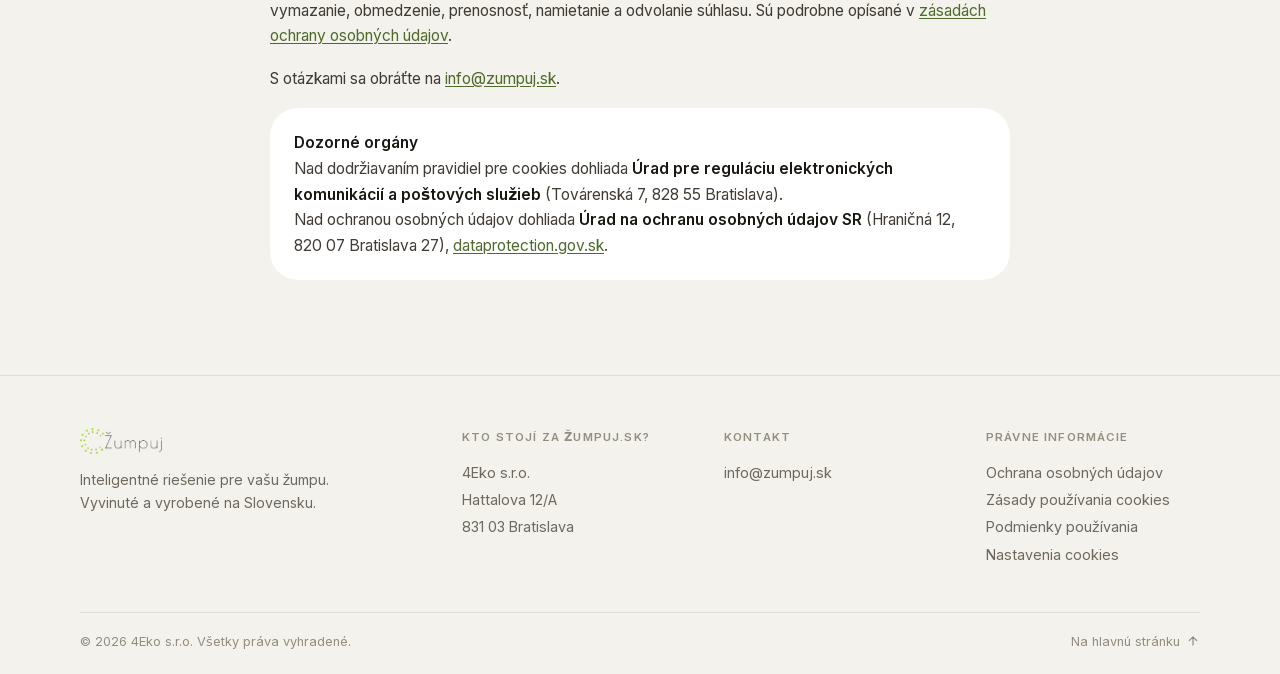
==== commit 13bb3f4e: "Add files via upload" ====
--- a/cookies.html
+++ b/cookies.html
@@ -6,17 +6,16 @@
 <title>Zásady používania cookies — Žumpuj.sk</title>
 <meta name="description" content="Aké cookies a podobné technológie používame na zumpuj.sk, na aký účel, ako dlho a ako môžete svoj súhlas kedykoľvek zmeniť alebo odvolať.">
 <meta name="robots" content="index, follow">
-<meta name="theme-color" content="#070907">
+<meta name="theme-color" content="#FFFFFF">
 <link rel="canonical" href="https://zumpuj.sk/cookies.html">
-<link rel="icon" href="assets/img/favicon.svg" type="image/svg+xml">
+<link rel="icon" href="assets/img/favicon-light.svg" type="image/svg+xml">
 <link rel="icon" href="assets/img/favicon-32.png" sizes="32x32" type="image/png">
 <link rel="apple-touch-icon" href="assets/img/favicon-180.png">
 <!-- Písma hostujeme lokálne — stránka tak pred udelením súhlasu
      nekomunikuje so žiadnou treťou stranou (ani s Google Fonts). -->
-<link rel="preload" href="assets/fonts/archivo-latin.woff2" as="font" type="font/woff2" crossorigin>
 <link rel="preload" href="assets/fonts/inter-latin.woff2" as="font" type="font/woff2" crossorigin>
-<link rel="stylesheet" href="assets/css/fonts.css?v=3">
-<link rel="stylesheet" href="assets/css/style.css?v=3">
+<link rel="stylesheet" href="assets/css/fonts.css?v=84e17d95">
+<link rel="stylesheet" href="assets/css/style.css?v=fc5a171b">
 </head>
 <body class="ready">
 
@@ -32,7 +31,7 @@
 
 <header class="header header--simple stuck">
   <a class="brand" href="index.html">
-    <img class="brand__logo" src="assets/img/logo.png" alt="Žumpuj" width="802" height="253" fetchpriority="high">
+    <img class="brand__logo" src="assets/img/logo-onlight.png" alt="Žumpuj" width="802" height="253" fetchpriority="high">
     <em class="brand__tag">inteligentné riešenie pre vašu žumpu</em>
   </a>
   <a href="index.html#pridat-sa" class="btn btn--pill header__cta">
@@ -214,7 +213,7 @@
   <div class="wrap">
     <div class="footer__top">
       <div class="footer__brand">
-        <img class="footer__logo" src="assets/img/logo.png" alt="Žumpuj" width="802" height="253" loading="lazy">
+        <img class="footer__logo" src="assets/img/logo-onlight.png" alt="Žumpuj" width="802" height="253" loading="lazy">
         <p>Inteligentné riešenie pre vašu žumpu. Vyvinuté a vyrobené na Slovensku.</p>
       </div>
       <div class="footer__col">
@@ -242,7 +241,7 @@
   </div>
 </footer>
 
-<script src="assets/js/cookies.js?v=3" defer></script>
-<script src="assets/js/legal.js?v=3" defer></script>
+<script src="assets/js/cookies.js?v=4543b885" defer></script>
+<script src="assets/js/legal.js?v=7cb7c09f" defer></script>
 </body>
 </html>
--- a/assets/css/fonts.css
+++ b/assets/css/fonts.css
@@ -1,59 +1,26 @@
 /* ==========================================================================
-   fonts.css — písma hostované priamo na našom serveri
+   fonts.css — písmo hostované priamo na našom serveri
 
    Prečo lokálne a nie cez fonts.googleapis.com:
-   načítanie z Google Fonts odosielá IP adresu návštevníka spoločnosti Google
+   načítanie z Google Fonts odosiela IP adresu návštevníka spoločnosti Google
    ešte pred udelením súhlasu. Lokálnym hostovaním sa tejto požiadavke úplne
    vyhneme — stránka pred súhlasom nekomunikuje so žiadnou treťou stranou.
 
-   Zdroj: Fontsource (@fontsource-variable/*), licencia SIL Open Font License 1.1.
-   Sú to variabilné rezy, jeden súbor pokrýva celý rozsah hrúbok 100–900.
-   Podmnožiny: latin + latin-ext (latin-ext obsahuje slovenskú diakritiku
-   ž š č ť ľ ô ĺ ŕ ň ď).
+   Minimalistická verzia stojí na jedinom písme — Inter. Variabilný rez, jeden
+   súbor pokrýva celý rozsah hrúbok 100–900, takže nadpisy aj drobné popisky sú
+   z tej istej rodiny. Menej písiem = pokojnejší dojem aj rýchlejšie načítanie
+   (35 kB namiesto pôvodných 322 kB).
+
+   Zdroj: Fontsource (@fontsource-variable/inter), licencia SIL Open Font
+   License 1.1. Orezané (pyftsubset) na Latin + Latin Extended-A, teda na celú
+   stredoeurópsku diakritiku (ž š č ť ľ ô ĺ ŕ ň ď ä), plus interpunkciu, meny,
+   šípky a matematické znaky použité na stránke.
    ========================================================================== */
 
-/* --- Archivo (displejové písmo) --- */
 @font-face{
-  font-family:'Archivo'; font-style:normal; font-weight:100 900; font-display:swap;
-  src:url(../fonts/archivo-latin-ext.woff2) format('woff2');
-  unicode-range:U+0100-02BA,U+02BD-02C5,U+02C7-02CC,U+02CE-02D7,U+02DD-02FF,U+0304,U+0308,U+0329,U+1D00-1DBF,U+1E00-1E9F,U+1EF2-1EFF,U+2020,U+20A0-20AB,U+20AD-20C0,U+2113,U+2C60-2C7F,U+A720-A7FF;
+  font-family:'Inter';
+  font-style:normal;
+  font-weight:100 900;
+  font-display:swap;
+  src:url(../fonts/inter-latin.woff2) format('woff2');
 }
-@font-face{
-  font-family:'Archivo'; font-style:normal; font-weight:100 900; font-display:swap;
-  src:url(../fonts/archivo-latin.woff2) format('woff2');
-  unicode-range:U+0000-00FF,U+0131,U+0152-0153,U+02BB-02BC,U+02C6,U+02DA,U+02DC,U+0304,U+0308,U+0329,U+2000-206F,U+20AC,U+2122,U+2191,U+2193,U+2212,U+2215,U+FEFF,U+FFFD;
-}
-@font-face{
-  font-family:'Archivo'; font-style:italic; font-weight:100 900; font-display:swap;
-  src:url(../fonts/archivo-latin-ext-italic.woff2) format('woff2');
-  unicode-range:U+0100-02BA,U+02BD-02C5,U+02C7-02CC,U+02CE-02D7,U+02DD-02FF,U+0304,U+0308,U+0329,U+1D00-1DBF,U+1E00-1E9F,U+1EF2-1EFF,U+2020,U+20A0-20AB,U+20AD-20C0,U+2113,U+2C60-2C7F,U+A720-A7FF;
-}
-@font-face{
-  font-family:'Archivo'; font-style:italic; font-weight:100 900; font-display:swap;
-  src:url(../fonts/archivo-latin-italic.woff2) format('woff2');
-  unicode-range:U+0000-00FF,U+0131,U+0152-0153,U+02BB-02BC,U+02C6,U+02DA,U+02DC,U+0304,U+0308,U+0329,U+2000-206F,U+20AC,U+2122,U+2191,U+2193,U+2212,U+2215,U+FEFF,U+FFFD;
-}
-
-/* --- Inter (bežný text) --- */
-@font-face{
-  font-family:'Inter'; font-style:normal; font-weight:100 900; font-display:swap;
-  src:url(../fonts/inter-latin-ext.woff2) format('woff2');
-  unicode-range:U+0100-02BA,U+02BD-02C5,U+02C7-02CC,U+02CE-02D7,U+02DD-02FF,U+0304,U+0308,U+0329,U+1D00-1DBF,U+1E00-1E9F,U+1EF2-1EFF,U+2020,U+20A0-20AB,U+20AD-20C0,U+2113,U+2C60-2C7F,U+A720-A7FF;
-}
-@font-face{
-  font-family:'Inter'; font-style:normal; font-weight:100 900; font-display:swap;
-  src:url(../fonts/inter-latin.woff2) format('woff2');
-  unicode-range:U+0000-00FF,U+0131,U+0152-0153,U+02BB-02BC,U+02C6,U+02DA,U+02DC,U+0304,U+0308,U+0329,U+2000-206F,U+20AC,U+2122,U+2191,U+2193,U+2212,U+2215,U+FEFF,U+FFFD;
-}
-
-/* --- JetBrains Mono (dátové popisky) --- */
-@font-face{
-  font-family:'JetBrains Mono'; font-style:normal; font-weight:100 800; font-display:swap;
-  src:url(../fonts/jetbrains-mono-latin-ext.woff2) format('woff2');
-  unicode-range:U+0100-02BA,U+02BD-02C5,U+02C7-02CC,U+02CE-02D7,U+02DD-02FF,U+0304,U+0308,U+0329,U+1D00-1DBF,U+1E00-1E9F,U+1EF2-1EFF,U+2020,U+20A0-20AB,U+20AD-20C0,U+2113,U+2C60-2C7F,U+A720-A7FF;
-}
-@font-face{
-  font-family:'JetBrains Mono'; font-style:normal; font-weight:100 800; font-display:swap;
-  src:url(../fonts/jetbrains-mono-latin.woff2) format('woff2');
-  unicode-range:U+0000-00FF,U+0131,U+0152-0153,U+02BB-02BC,U+02C6,U+02DA,U+02DC,U+0304,U+0308,U+0329,U+2000-206F,U+20AC,U+2122,U+2191,U+2193,U+2212,U+2215,U+FEFF,U+FFFD;
-}
--- a/assets/css/style.css
+++ b/assets/css/style.css
@@ -1,1186 +1,722 @@
 /* ==========================================================================
-   ŽUMPUJ.SK — 2026 redesign
-   Bold / experimental · dark tech · motion-first
-   Autor: redesign build
-   Obsah:
-     01 Tokens            06 Hero
-     02 Reset & base      07 Sekcie (problem, story, app, video, benefits)
-     03 Typografia        08 Formulár
-     04 Utility & motion  09 Footer
-     05 Header & menu     10 Responzivita & reduced motion
+   ŽUMPUJ.SK — teplý minimalizmus
+   Špinavo-biely papier namiesto bielej, ťažké nadpisy s tesným prestrkom,
+   veľké zaoblenia, fotografia ako hlavný vizuálny materiál.
+   Zelená z loga sa používa striedmo — ako akcent, nie ako plocha.
+
+   01 Tokeny            07 Kroky            13 Právne podstránky
+   02 Reset a základ    08 Aplikácia        14 Cookie lišta
+   03 Typografia        09 Video            15 Responzivita
+   04 Utility a odhaľ.  10 Výhody
+   05 Tlačidlá          11 Formulár
+   06 Hlavička a hero   12 Pätička
    ========================================================================== */
 
-/* ---------------------------------------------------------------- 01 TOKENS */
+/* ---------------------------------------------------------------- 01 TOKENY */
 :root{
-  /* farby — odvodené priamo z loga Žumpuj
-     #A0E418 svetlá limetka (veľké bodky) · #7EB414 tlmená (malé bodky)
-     #525050 sivá nápisu · #F7F7F3 svetlá varianta nápisu */
-  --bg:            #070907;
-  --bg-2:          #0C100C;
-  --bg-3:          #131813;
-  --ink:           #F7F7F3;
-  --muted:         rgba(247,247,243,.58);
-  --muted-2:       rgba(247,247,243,.38);
-  --line:          rgba(247,247,243,.10);
-  --line-2:        rgba(247,247,243,.18);
-
-  --brand:         #A0E418;          /* limetka z loga */
-  --brand-bright:  #C4FF3D;          /* svetlejšia pre glow a hover */
-  --brand-deep:    #4E7A0C;
-  --olive:         #7EB414;          /* tlmené bodky z loga */
-  --aqua:          #2FD9A6;          /* voda, grafy, dáta */
-  --aqua-deep:     #0C5642;
-  --warn:          #FF9F3D;
-
-  --grad-brand: linear-gradient(135deg, var(--brand-bright) 0%, var(--brand) 52%, var(--brand-deep) 100%);
-  --grad-aqua:  linear-gradient(135deg, var(--aqua) 0%, var(--aqua-deep) 100%);
-
-  /* typografia */
-  --font-display: 'Archivo', 'Arial Narrow', system-ui, sans-serif;
-  --font-body:    'Inter', system-ui, -apple-system, 'Segoe UI', sans-serif;
-  --font-mono:    'JetBrains Mono', ui-monospace, 'SFMono-Regular', monospace;
+  /* plochy — teplý papier, nie chladná biela */
+  --bg:          #F4F2EC;
+  --bg-2:        #EAE7DD;   /* striedanie sekcií */
+  --surface:     #FFFFFF;   /* karty */
+  --bg-dark:     #16140F;   /* telefón, video, tmavá sekcia */
+
+  /* text */
+  --ink:         #1A1712;
+  --ink-2:       #403B33;
+  --muted:       #6E685E;
+  --muted-2:     #948D80;
+
+  /* linky */
+  --line:        #E2DED3;
+  --line-2:      #CFC9BA;
+
+  /* značka — zelená z loga, stmavená do čitateľnej podoby */
+  --brand:       #65883B;
+  --brand-ink:   #4E6B2C;
+  --brand-soft:  #E8EEDD;
+  --warn:        #B4611C;
+
+  --font: 'Inter', system-ui, -apple-system, 'Segoe UI', sans-serif;
 
   /* rytmus */
-  --wrap: 1280px;
-  --gut: clamp(20px, 5vw, 64px);
-  --sec: clamp(56px, 5.5vw, 92px);    /* JEDINÝ zdroj vertikálneho rytmu sekcií.
-                                         Nepridávaj sekciám vlastný padding-block –
-                                         medzery prestanú byť rovnaké. */
-  --r-s: 12px;
-  --r-m: 20px;
-  --r-l: 32px;
-
-  /* motion */
-  --e-out: cubic-bezier(.22,1,.36,1);
-  --e-io:  cubic-bezier(.65,0,.35,1);
-  --e-bounce: cubic-bezier(.34,1.56,.64,1);
-}
-
-/* ------------------------------------------------------------ 02 RESET/BASE */
+  --wrap: 1200px;
+  --gut:  clamp(18px, 4vw, 40px);
+  --sec:  clamp(72px, 9vw, 140px);
+
+  /* zaoblenia — veľké plochy sú mäkké, drobnosti len jemne */
+  --r:    14px;
+  --r-lg: 28px;
+  --r-xl: clamp(24px, 3.4vw, 44px);
+  --pill: 100px;
+
+  --e: cubic-bezier(.22,1,.36,1);
+}
+
+/* --------------------------------------------------------- 02 RESET A ZÁKLAD */
 *,*::before,*::after{ box-sizing:border-box; }
 html{ scroll-behavior:smooth; -webkit-text-size-adjust:100%; }
 body{
   margin:0;
   background:var(--bg);
-  color:var(--ink);
-  font-family:var(--font-body);
-  font-size:clamp(15px,1.05vw,17px);
+  color:var(--ink-2);
+  font-family:var(--font);
+  font-size:clamp(15.5px,1vw,17px);
   line-height:1.65;
   font-weight:400;
   overflow-x:hidden;
   -webkit-font-smoothing:antialiased;
-  text-rendering:optimizeLegibility;
-}
-body.is-loading{ overflow:hidden; }
+}
 body.menu-open{ overflow:hidden; }
 
-img,svg,canvas{ display:block; max-width:100%; }
+img,svg{ display:block; max-width:100%; }
 a{ color:inherit; text-decoration:none; }
 button{ font:inherit; color:inherit; background:none; border:0; cursor:pointer; }
 ul,ol{ margin:0; padding:0; list-style:none; }
-::selection{ background:var(--brand-bright); color:#0A1405; }
-
-:focus-visible{ outline:2px solid var(--brand-bright); outline-offset:3px; border-radius:6px; }
-
-/* jemné zrno + vinety cez celú stránku */
-body::after{
-  content:''; position:fixed; inset:0; z-index:2; pointer-events:none;
-  background:
-    radial-gradient(120% 80% at 50% 0%, transparent 55%, rgba(0,0,0,.45) 100%);
-  mix-blend-mode:multiply;
-}
+::selection{ background:var(--brand-soft); color:var(--ink); }
+:focus-visible{ outline:2px solid var(--brand-ink); outline-offset:3px; border-radius:6px; }
 
 .wrap{ width:100%; max-width:var(--wrap); margin-inline:auto; padding-inline:var(--gut); }
-.section{ position:relative; padding-block:var(--sec); }
+.section{ padding-block:var(--sec); }
+.section--soft{ background:var(--bg-2); }
 section[id]{ scroll-margin-top:84px; }
 
-/* ----------------------------------------------------------- 03 TYPOGRAFIA */
+/* ------------------------------------------------------------ 03 TYPOGRAFIA */
+h1,h2,h3,h4{ color:var(--ink); font-weight:800; letter-spacing:-.03em; margin:0; }
+
+.h1{
+  font-size:clamp(2.6rem,6.6vw,4.9rem);
+  line-height:.98; letter-spacing:-.042em; font-weight:800;
+  text-wrap:balance;
+}
 .h2{
-  font-family:var(--font-display);
-  font-weight:800;
-  font-size:clamp(2.1rem,5.2vw,4.4rem);
-  line-height:1;
-  letter-spacing:-.02em;
-  word-spacing:.04em;
-  margin:.18em 0 .55em;
-  text-wrap:balance;
-}
-.h2 em{
-  font-style:italic;
-  font-weight:800;
-  background:var(--grad-brand);
-  -webkit-background-clip:text; background-clip:text;
-  color:transparent;
-}
-.lead{
-  font-size:clamp(1rem,1.35vw,1.2rem);
+  font-size:clamp(1.95rem,4.4vw,3.4rem);
+  line-height:1.02; letter-spacing:-.04em; margin-bottom:.4em; text-wrap:balance;
+}
+.h3{ font-size:clamp(1.12rem,1.5vw,1.32rem); line-height:1.24; letter-spacing:-.028em; }
+
+.lead{ font-size:clamp(1.02rem,1.2vw,1.16rem); color:var(--muted); max-width:54ch; margin:0; }
+
+/* Štítok je pilulka — rovnaký tvar ako tlačidlá, drží jazyk pokope. */
+.label{
+  display:inline-block; margin:0 0 1.3em;
+  padding:.42em 1em; border-radius:var(--pill);
+  background:var(--surface); border:1px solid var(--line);
+  font-size:.74rem; font-weight:500; letter-spacing:.04em;
   color:var(--muted);
-  max-width:62ch;
-  margin:0 0 1.4em;
-}
-.eyebrow{
-  font-family:var(--font-mono);
-  font-size:.72rem;
-  letter-spacing:.28em;
-  text-transform:uppercase;
-  color:var(--muted-2);
-  display:flex; align-items:center; flex-wrap:wrap; gap:.5em .7em;
-  margin:0 0 1.6em;
-}
-.eyebrow__ico{ width:16px; height:16px; color:var(--brand-bright); flex:none; }
-.eyebrow__sep{ width:26px; height:1px; background:var(--line-2); }
-
-.section__head{ max-width:920px; margin-bottom:clamp(26px,3.2vw,44px); }
-.section__head--center{ margin-inline:auto; text-align:center; }
-.section__head--center .eyebrow{ justify-content:center; }
-.section__head--center .lead{ margin-inline:auto; }
-
-/* -------------------------------------------------- 04 UTILITY & MOTION */
-@keyframes fadeUp{ from{ opacity:0; transform:translateY(30px) } to{ opacity:1; transform:none } }
-@keyframes fadeScale{ from{ opacity:0; transform:scale(.94) translateY(20px) } to{ opacity:1; transform:none } }
-@keyframes spinSlow{ to{ transform:rotate(360deg) } }
-@keyframes pulseDot{ 0%,100%{ opacity:1; transform:scale(1) } 50%{ opacity:.35; transform:scale(.75) } }
-@keyframes marquee{ from{ transform:translateX(0) } to{ transform:translateX(-50%) } }
-@keyframes ripple{ from{ transform:scale(.4); opacity:.7 } to{ transform:scale(2.4); opacity:0 } }
-@keyframes floaty{ 0%,100%{ transform:translateY(0) } 50%{ transform:translateY(-10px) } }
-
-body.ready .anim{ animation:fadeUp .9s var(--e-out) both; animation-delay:var(--d,0s); }
-body.ready .anim--scale{ animation-name:fadeScale; }
-.anim{ opacity:0; }
-body.ready .anim{ opacity:1; }
-
-.reveal{ opacity:0; transform:translateY(34px); transition:opacity .8s var(--e-out), transform .8s var(--e-out); transition-delay:var(--d,0s); }
+}
+.label--brand{ background:var(--brand-soft); border-color:transparent; color:var(--brand-ink); }
+.section--soft .label{ background:var(--surface); }
+
+.section__head{ max-width:min(100%,620px); margin-bottom:clamp(36px,4.5vw,60px); }
+.section__head .h2{ max-width:none; }
+.section__head .lead{ margin-top:1.1em; max-width:52ch; }
+
+.rule{ height:1px; background:var(--line); border:0; margin:0; }
+
+/* ------------------------------------------------- 04 UTILITY A ODHAĽOVANIE */
+.reveal{
+  opacity:0; transform:translateY(16px);
+  transition:opacity .6s var(--e), transform .6s var(--e);
+  transition-delay:var(--d,0s);
+}
 .reveal.in{ opacity:1; transform:none; }
 
-/* --- tlačidlá --- */
+/* Karta — biely papier na teplom podklade, veľký rádius, žiadny tieň. */
+.card{
+  background:var(--surface); border-radius:var(--r-xl);
+  padding:clamp(26px,3.4vw,44px);
+}
+.card--dark{ background:var(--bg-dark); color:rgba(244,242,236,.72); }
+.card--dark h2,.card--dark h3,.card--dark b{ color:#F4F2EC; }
+
+/* Fotografia — vždy v rovnakom zaoblení ako karty. */
+.shot{
+  position:relative; border-radius:var(--r-xl); overflow:hidden;
+  background:var(--bg-2);
+}
+.shot img{ width:100%; height:100%; object-fit:cover; }
+.shot--wide{ aspect-ratio:16/8.2; }
+.shot--tall{ aspect-ratio:4/3.4; }
+
+/* Popiska ako pilulka priamo vo fotke. */
+.shot__cap{
+  position:absolute; left:clamp(14px,2vw,24px); bottom:clamp(14px,2vw,24px);
+  display:inline-flex; align-items:center; gap:8px;
+  padding:.5em 1em; border-radius:var(--pill);
+  background:rgba(244,242,236,.92); backdrop-filter:blur(8px);
+  font-size:.82rem; color:var(--ink); font-weight:500; letter-spacing:-.01em;
+}
+.shot__cap svg{ width:16px; height:16px; flex:none; color:var(--brand-ink); }
+
+/* Dvojica fotka + text. */
+.split{
+  display:grid; grid-template-columns:minmax(0,1fr) minmax(0,1fr);
+  gap:clamp(24px,4vw,64px); align-items:center;
+}
+.split--flip .split__media{ order:2; }
+.split__body .h2{ max-width:11em; margin-bottom:.35em; }
+.split__body .lead{ margin-top:1em; }
+
+/* Odrážky s fajkou */
+.ticks{ display:grid; gap:12px; margin-top:clamp(22px,2.6vw,32px); }
+.ticks li{ display:flex; gap:12px; align-items:flex-start; font-size:.98rem; color:var(--ink-2); }
+.ticks svg{ width:19px; height:19px; flex:none; margin-top:3px; color:var(--brand-ink); }
+
+/* ------------------------------------------------------------ 05 TLAČIDLÁ */
 .btn{
-  --btn-bg:transparent;
-  position:relative; display:inline-flex; align-items:center; gap:.65em;
-  padding:.95em 1.5em;
-  border-radius:100px;
-  font-family:var(--font-body);
-  font-weight:600; font-size:.94rem; letter-spacing:-.01em;
+  display:inline-flex; align-items:center; gap:.5em;
+  padding:.85em 1.5em; border-radius:var(--pill);
+  font-size:.96rem; font-weight:500; letter-spacing:-.015em;
+  transition:background .25s, color .25s, border-color .25s, transform .25s var(--e);
   white-space:nowrap;
-  transition:transform .35s var(--e-out), background .3s, color .3s, border-color .3s, box-shadow .4s;
-  will-change:transform;
-}
-.btn__ico{ width:1.15em; height:1.15em; flex:none; transition:transform .35s var(--e-out); }
-.btn:hover .btn__ico{ transform:translateX(4px); }
-.btn--solid{
-  background:var(--grad-brand);
-  color:#0A1405;
-  box-shadow:0 10px 40px -12px rgba(196,255,61,.65), inset 0 1px 0 rgba(255,255,255,.35);
-}
-.btn--solid:hover{ box-shadow:0 18px 60px -14px rgba(196,255,61,.85), inset 0 1px 0 rgba(255,255,255,.5); }
-.btn--ghost{
-  border:1px solid var(--line-2);
-  background:rgba(255,255,255,.02);
-  backdrop-filter:blur(8px);
-  color:var(--ink);
-}
-.btn--ghost:hover{ border-color:var(--brand-bright); background:rgba(196,255,61,.08); }
-.btn--ghost .btn__ico{ color:var(--brand-bright); }
-.btn--pill{
-  padding:.62em 1.1em; font-size:.85rem;
-  border:1px solid var(--line-2);
-  background:rgba(255,255,255,.03);
-  backdrop-filter:blur(10px);
-}
-.btn--pill:hover{ background:var(--brand-bright); color:#0A1405; border-color:transparent; }
+}
+.btn__ico{ width:1.05em; height:1.05em; flex:none; transition:transform .3s var(--e); }
+.btn:hover .btn__ico{ transform:translateX(3px); }
+
+.btn--solid{ background:var(--ink); color:#F4F2EC; }
+.btn--solid:hover{ background:var(--brand-ink); }
+
+.btn--ghost{ background:var(--surface); border:1px solid var(--line); color:var(--ink); }
+.btn--ghost:hover{ border-color:var(--ink); }
+
+.btn--text{ position:relative; padding:.4em 0; color:var(--ink); font-weight:500; }
+.btn--text::after{
+  content:''; display:block; height:1px; background:currentColor;
+  position:absolute; left:0; right:0; bottom:.15em; transform:scaleX(1); transform-origin:left;
+  transition:transform .3s var(--e);
+}
+.btn--text:hover::after{ transform:scaleX(0); transform-origin:right; }
+
 .btn--block{ width:100%; justify-content:center; }
-.btn--replay{
-  margin-top:auto; align-self:flex-start;
-  font-family:var(--font-mono); font-size:.72rem; letter-spacing:.16em; text-transform:uppercase;
-  color:var(--muted); border:1px dashed var(--line-2); padding:.7em 1.1em;
-}
-.btn--replay:hover{ color:var(--brand-bright); border-color:var(--brand-bright); }
-
-/* --- liquid glass --- */
-.glass{
-  background:rgba(255,255,255,.012);
-  backdrop-filter:blur(14px); -webkit-backdrop-filter:blur(14px);
-  box-shadow:inset 0 1px 1px rgba(255,255,255,.1);
-  position:relative; overflow:hidden;
-}
-.glass::before{
-  content:''; position:absolute; inset:0; border-radius:inherit; padding:1.2px; pointer-events:none;
-  background:linear-gradient(180deg,rgba(255,255,255,.42) 0%,rgba(255,255,255,.12) 22%,
-             rgba(255,255,255,0) 45%,rgba(255,255,255,0) 60%,rgba(255,255,255,.12) 82%,rgba(255,255,255,.4) 100%);
-  -webkit-mask:linear-gradient(#fff 0 0) content-box,linear-gradient(#fff 0 0);
-  -webkit-mask-composite:xor; mask-composite:exclude;
-}
-
-/* --- preloader --- */
-.preloader{
-  position:fixed; inset:0; z-index:999; background:var(--bg);
+
+/* -------------------------------------------------- 06 HLAVIČKA, MENU, HERO */
+.header{
+  position:sticky; top:0; z-index:100;
+  display:flex; align-items:center; gap:24px;
+  padding:14px var(--gut);
+  background:rgba(244,242,236,.82);
+  backdrop-filter:blur(14px);
+  border-bottom:1px solid transparent;
+  transition:border-color .3s, background .3s;
+}
+.header.stuck{ border-bottom-color:var(--line); }
+
+.brand{ display:grid; gap:3px; justify-items:start; margin-right:auto; }
+.brand__logo{ height:clamp(24px,2.6vw,30px); width:auto; }
+.brand__tag{
+  font-style:normal; font-size:.6rem; letter-spacing:.1em;
+  text-transform:uppercase; color:var(--muted-2);
+}
+
+/* Navigácia v pilulke — priamy odkaz na jazyk tlačidiel. */
+.nav{
+  display:flex; gap:4px; padding:4px;
+  background:var(--surface); border:1px solid var(--line); border-radius:var(--pill);
+}
+.nav a{
+  padding:.5em .95em; border-radius:var(--pill);
+  font-size:.9rem; color:var(--muted); transition:color .25s, background .25s;
+}
+.nav a:hover{ color:var(--ink); }
+.nav a.active{ color:var(--ink); background:var(--bg-2); }
+
+.header__cta{ font-size:.92rem; padding:.72em 1.25em; }
+
+.burger{ display:none; width:42px; height:42px; place-items:center; gap:6px; margin-right:-8px; }
+.burger i{ display:block; width:20px; height:1.6px; background:var(--ink); transition:transform .35s var(--e); }
+.burger[aria-expanded="true"] i:first-child{ transform:translateY(3.8px) rotate(45deg); }
+.burger[aria-expanded="true"] i:last-child{ transform:translateY(-3.8px) rotate(-45deg); }
+
+.menu{
+  position:fixed; inset:0; z-index:99; background:var(--bg);
+  display:grid; align-content:center; padding:0 var(--gut);
+  opacity:0; visibility:hidden; transition:opacity .3s, visibility .3s;
+}
+.menu.open{ opacity:1; visibility:visible; }
+.menu a{
+  display:block; padding:.42em 0; border-bottom:1px solid var(--line);
+  font-size:clamp(1.7rem,9vw,2.6rem); font-weight:800; color:var(--ink); letter-spacing:-.04em;
+}
+.menu__foot{ margin-top:32px; font-size:.85rem; color:var(--muted); display:grid; gap:4px; }
+.menu__foot a{ display:inline; padding:0; border:0; font-size:inherit; color:var(--brand-ink); }
+
+/* --- hero --- */
+.hero{ padding-block:clamp(40px,6vw,80px) clamp(48px,6vw,84px); }
+.hero__inner{ max-width:min(100%,760px); }
+.hero .h1{ max-width:9em; margin-bottom:.32em; }
+.hero__lead{
+  font-size:clamp(1.06rem,1.35vw,1.26rem); color:var(--muted);
+  max-width:50ch; margin:0 0 2em;
+}
+.hero__cta{ display:flex; flex-wrap:wrap; align-items:center; gap:12px 22px; }
+
+/* Veľká fotografia hneď pod nadpisom — nesie celý dojem. */
+.hero__shot{ margin-top:clamp(36px,5vw,64px); aspect-ratio:16/7.6; }
+
+.facts{
+  display:grid; grid-template-columns:repeat(4,minmax(0,1fr));
+  gap:clamp(20px,3vw,40px);
+  margin-top:clamp(32px,4vw,52px); padding-top:clamp(24px,3vw,36px);
+  border-top:1px solid var(--line);
+}
+.facts li{ display:grid; gap:2px; }
+.facts b{ font-size:clamp(1.7rem,2.6vw,2.5rem); font-weight:800; color:var(--ink); letter-spacing:-.04em; line-height:1.05; }
+.facts span{ font-size:.85rem; color:var(--muted); line-height:1.4; }
+.facts__note{ grid-column:1/-1; margin:2px 0 0; font-size:.78rem; color:var(--muted-2); }
+
+/* ----------------------------------------------------------------- 07 KROKY */
+.steps{
+  display:grid; grid-template-columns:repeat(2,minmax(0,1fr));
+  gap:clamp(12px,1.6vw,20px);
+}
+.step{
+  background:var(--surface); border-radius:var(--r-xl);
+  padding:clamp(24px,3vw,38px);
+  display:grid; gap:14px; align-content:start;
+  transition:transform .4s var(--e);
+}
+.step:hover{ transform:translateY(-3px); }
+.step__ico,.benefit__ico{
+  width:52px; height:52px; border-radius:50%; flex:none;
   display:grid; place-items:center;
-  transition:opacity .7s var(--e-out), visibility .7s;
-}
-.preloader.done{ opacity:0; visibility:hidden; }
-.preloader__inner{ display:grid; justify-items:center; gap:18px; }
-.preloader__mark{ width:56px; animation:floaty 2.4s ease-in-out infinite; }
-.preloader__mark img{ width:100%; height:auto; }
-.preloader__label{ font-family:var(--font-mono); font-size:.78rem; letter-spacing:.42em; color:var(--muted); }
-.preloader__bar{ width:180px; height:2px; background:var(--line); overflow:hidden; border-radius:2px; }
-.preloader__bar i{ display:block; height:100%; width:0; background:var(--grad-brand); transition:width .3s linear; }
-
-/* --- cursor --- */
-.cursor{ position:fixed; inset:0; z-index:9999; pointer-events:none; display:none; }
-.cursor__dot{
-  position:absolute; top:0; left:0; width:6px; height:6px; border-radius:50%;
-  background:var(--brand-bright); transform:translate(-50%,-50%);
-}
-.cursor__ring{
-  position:absolute; top:0; left:0; width:38px; height:38px; border-radius:50%;
-  border:1px solid rgba(196,255,61,.55);
-  transform:translate(-50%,-50%);
-  transition:width .3s var(--e-out), height .3s var(--e-out), background .3s, border-color .3s;
-  display:grid; place-items:center;
-}
-.cursor.hot .cursor__ring{
-  width:76px; height:76px; background:rgba(196,255,61,.14); border-color:transparent;
-}
-.cursor__label{
-  font-family:var(--font-mono); font-size:.58rem; letter-spacing:.1em; text-transform:uppercase;
-  color:var(--brand-bright); opacity:0; transition:opacity .25s; text-align:center; line-height:1.1;
-}
-.cursor.hot .cursor__label{ opacity:1; }
-@media (pointer:fine){ .cursor{ display:block; } body.cursor-on{ cursor:none; } body.cursor-on a,body.cursor-on button{ cursor:none; } }
-
-/* --- scroll progress --- */
-.scroll-progress{ position:fixed; top:0; left:0; right:0; height:2px; z-index:200; background:transparent; }
-.scroll-progress i{ display:block; height:100%; width:0; background:var(--grad-brand); box-shadow:0 0 14px rgba(196,255,61,.8); }
-
-/* ------------------------------------------------------ 05 HEADER & MENU */
-.header{
-  position:fixed; top:0; left:0; right:0; z-index:150;
-  display:flex; align-items:center; gap:24px;
-  padding:16px var(--gut);
-  transition:transform .5s var(--e-out), background .4s, backdrop-filter .4s, border-color .4s;
-  border-bottom:1px solid transparent;
-}
-.header.stuck{
-  background:rgba(6,8,11,.72);
-  backdrop-filter:blur(18px) saturate(140%);
-  border-bottom-color:var(--line);
-}
-.header.hide{ transform:translateY(-110%); }
-
-.brand{ display:grid; gap:5px; justify-items:start; margin-right:auto; }
-.brand__logo{
-  height:clamp(26px,3.2vw,34px); width:auto;
-  transition:transform .5s var(--e-bounce), filter .4s;
-}
-.brand:hover .brand__logo{ transform:scale(1.04); filter:drop-shadow(0 0 18px rgba(160,228,24,.45)); }
-.brand__tag{
-  font-style:normal; font-family:var(--font-mono);
-  font-size:.55rem; letter-spacing:.16em; text-transform:uppercase; color:var(--muted-2);
-}
-.nav{ position:relative; display:flex; gap:6px; padding:5px; border-radius:100px; border:1px solid var(--line); background:rgba(255,255,255,.02); backdrop-filter:blur(10px); }
-.nav a{
-  position:relative; z-index:1; padding:.5em 1.05em; border-radius:100px;
-  font-size:.85rem; font-weight:500; color:var(--muted);
-  transition:color .3s;
-}
-.nav a:hover,.nav a.active{ color:var(--ink); }
-.nav__pill{
-  position:absolute; top:5px; bottom:5px; left:0; width:0; border-radius:100px;
-  background:rgba(255,255,255,.07); border:1px solid var(--line);
-  transition:transform .45s var(--e-out), width .45s var(--e-out), opacity .3s;
-  opacity:0;
-}
-.nav.has-pill .nav__pill{ opacity:1; }
-
-.burger{ display:none; width:44px; height:44px; border-radius:12px; border:1px solid var(--line-2); place-items:center; gap:5px; }
-.burger i{ display:block; width:18px; height:1.6px; background:var(--ink); transition:transform .4s var(--e-out), opacity .3s; }
-.burger[aria-expanded="true"] i:first-child{ transform:translateY(3.3px) rotate(45deg); }
-.burger[aria-expanded="true"] i:last-child{ transform:translateY(-3.3px) rotate(-45deg); }
-
-.menu{
-  position:fixed; inset:0; z-index:149; display:grid; align-content:center;
-  padding:120px var(--gut) 40px;
-  visibility:hidden; pointer-events:none;
-}
-.menu.open{ visibility:visible; pointer-events:auto; }
-.menu__bg{
-  position:absolute; inset:0;
-  background:radial-gradient(90% 70% at 80% 10%, rgba(160,228,24,.28), transparent 60%), rgba(6,8,11,.96);
-  backdrop-filter:blur(20px);
-  clip-path:circle(0% at 100% 0%);
-  transition:clip-path .8s var(--e-out);
-}
-.menu.open .menu__bg{ clip-path:circle(150% at 100% 0%); }
-.menu__list{ position:relative; display:grid; gap:2px; }
-.menu__list a{
-  display:flex; align-items:baseline; gap:20px;
-  padding:.18em 0; border-bottom:1px solid var(--line);
-  opacity:0; transform:translateY(40px);
-  transition:opacity .6s var(--e-out), transform .6s var(--e-out), color .3s;
-  transition-delay:calc(var(--i) * 70ms + 180ms);
-}
-.menu.open .menu__list a{ opacity:1; transform:none; }
-.menu__num{ font-family:var(--font-mono); font-size:.7rem; color:var(--brand-bright); letter-spacing:.2em; }
-.menu__txt{ font-family:var(--font-display); font-weight:800; font-size:clamp(2rem,9vw,4.4rem); letter-spacing:-.022em; line-height:1.1; }
-.menu__list a:hover .menu__txt{ color:var(--brand-bright); transform:translateX(10px); transition:transform .4s var(--e-out); }
-.menu__foot{
-  position:relative; margin-top:40px; display:flex; justify-content:space-between; gap:16px; flex-wrap:wrap;
-  font-family:var(--font-mono); font-size:.7rem; letter-spacing:.14em; text-transform:uppercase; color:var(--muted-2);
-  opacity:0; transition:opacity .6s .6s;
-}
-.menu.open .menu__foot{ opacity:1; }
-
-/* ------------------------------------------------------------------ 06 HERO */
-.hero{
-  position:relative; min-height:100svh;
-  display:flex; align-items:center;
-  padding:clamp(104px,13vh,152px) var(--gut) clamp(64px,8vh,104px);
-  overflow:hidden;
-  isolation:isolate;
-}
-.hero__canvas{ position:absolute; inset:0; width:100%; height:100%; z-index:-3; }
-.hero__grid{
-  position:absolute; inset:0; z-index:-2; pointer-events:none;
-  background-image:linear-gradient(var(--line) 1px,transparent 1px),linear-gradient(90deg,var(--line) 1px,transparent 1px);
-  background-size:72px 72px;
-  mask-image:radial-gradient(90% 70% at 50% 45%,#000 20%,transparent 75%);
-  opacity:.55;
-}
-.hero__glow{
-  position:absolute; z-index:-2; width:70vw; height:70vw; max-width:900px; max-height:900px;
-  right:-12vw; top:-18vw; border-radius:50%; pointer-events:none;
-  background:radial-gradient(circle,rgba(160,228,24,.30),transparent 62%);
-  filter:blur(30px);
-}
-.hero__inner{
-  width:100%; max-width:var(--wrap); margin-inline:auto;
-  display:grid; grid-template-columns:minmax(0,1.15fr) minmax(0,.85fr);
-  gap:clamp(32px,5vw,80px); align-items:center;
-}
-.hero__title{
-  font-family:var(--font-display);
-  font-weight:900;
-  font-size:clamp(2.7rem,7.4vw,6.6rem);
-  line-height:.94;
-  /* Archivo je pomerne úzke – silný záporný prestrk zlieva medzery medzi slovami */
-  letter-spacing:-.028em;
-  word-spacing:.06em;
-  /* horný margin kompenzuje mäkčeň nad Ž, ktorý pri line-height .92 lezie hore */
-  margin:.34em 0 .5em;
-  text-transform:none;
-}
-.hero__title .line{ display:block; }
-.hero__title .line--accent em{
-  font-style:italic;
-  background:var(--grad-brand);
-  -webkit-background-clip:text; background-clip:text; color:transparent;
-  filter:drop-shadow(0 6px 30px rgba(196,255,61,.35));
-}
-.hero__lead{ font-size:clamp(1rem,1.3vw,1.15rem); color:var(--muted); max-width:52ch; margin:0 0 1.6em; }
-.hero__lead b{ color:var(--ink); font-weight:600; }
-.hero__cta{ display:flex; flex-wrap:wrap; gap:14px; margin-bottom:clamp(26px,3.4vw,42px); }
-
-.stats{ display:flex; flex-wrap:wrap; gap:clamp(20px,3.4vw,48px); }
-.stats li{ display:grid; gap:2px; }
-.stats b{
-  font-family:var(--font-display); font-weight:800;
-  font-size:clamp(1.7rem,3vw,2.6rem); line-height:1; letter-spacing:-.03em;
-}
-.stats__flag{ background:var(--grad-brand); -webkit-background-clip:text; background-clip:text; color:transparent; }
-.stats span{ font-family:var(--font-mono); font-size:.62rem; letter-spacing:.16em; text-transform:uppercase; color:var(--muted-2); }
-.stats__note{ margin:14px 0 0; font-size:.72rem; color:var(--muted-2); }
-
-/* --- interaktívna nádrž --- */
-.hero__tank{ display:flex; justify-content:center; }
-.tank{
-  position:relative; width:min(100%,390px); aspect-ratio:1/1.08;
-  border-radius:var(--r-l); overflow:hidden;
-  border:1px solid var(--line-2);
-  background:linear-gradient(180deg,rgba(255,255,255,.04),rgba(255,255,255,.01));
-  backdrop-filter:blur(6px);
-  box-shadow:0 40px 120px -50px rgba(160,228,24,.8), inset 0 1px 0 rgba(255,255,255,.14);
-  touch-action:none;
-}
-.tank canvas{ position:absolute; inset:0; width:100%; height:100%; }
-.tank__hud{
-  position:absolute; left:16px; right:16px; top:16px; z-index:2;
-  display:grid; gap:6px;
-  font-family:var(--font-mono); font-size:.64rem; letter-spacing:.12em; text-transform:uppercase;
-}
-.tank__hud-row{
-  display:flex; justify-content:space-between; align-items:center; gap:10px;
-  padding:8px 12px; border-radius:10px;
-  background:rgba(4,10,16,.55); border:1px solid var(--line);
-  backdrop-filter:blur(8px);
-  color:var(--muted-2);
-}
-.tank__hud-row b{ color:var(--ink); font-weight:500; }
-.dot-live{ display:inline-flex; align-items:center; gap:6px; color:var(--acid)!important; }
-.dot-live::before{ content:''; width:6px; height:6px; border-radius:50%; background:var(--acid); animation:pulseDot 1.6s infinite; }
-.tank__hint{
-  position:absolute; bottom:14px; left:0; right:0; z-index:2; text-align:center;
-  font-family:var(--font-mono); font-size:.58rem; letter-spacing:.2em; text-transform:uppercase; color:rgba(255,255,255,.42);
-}
-
-.hero__scroll{
-  position:absolute; left:50%; bottom:26px; transform:translateX(-50%); z-index:3;
-  display:grid; justify-items:center; gap:8px;
-}
-.hero__scroll span{
-  font-family:var(--font-mono); font-size:.56rem; letter-spacing:.3em; text-transform:uppercase; color:var(--muted-2);
-}
-.hero__scroll span::before{ content:'scroll'; }
-.hero__scroll i{ display:block; width:1px; height:44px; background:linear-gradient(var(--brand-bright),transparent); }
-
-/* --------------------------------------------------------------- MARQUEE */
-.marquee{
-  position:relative; z-index:1;
-  border-block:1px solid var(--line);
-  background:linear-gradient(90deg,rgba(160,228,24,.10),rgba(160,228,24,.06),rgba(160,228,24,.10));
-  overflow:hidden; padding-block:16px;
-  mask-image:linear-gradient(90deg,transparent,#000 12%,#000 88%,transparent);
-}
-.marquee__track{ display:flex; align-items:center; gap:28px; width:max-content; animation:marquee 34s linear infinite; }
-.marquee__track span{
-  font-family:var(--font-display); font-weight:700; font-size:clamp(1rem,2vw,1.5rem);
-  letter-spacing:-.02em; color:var(--muted); text-transform:lowercase; white-space:nowrap;
-}
-.marquee__track i{ color:var(--brand-bright); font-style:normal; font-size:.8rem; }
-.marquee:hover .marquee__track{ animation-play-state:paused; }
-
-/* -------------------------------------------------------------- 07 PROBLEM */
-.problem{ background:linear-gradient(180deg,var(--bg) 0%,var(--bg-2) 100%); }
-.split{ display:grid; grid-template-columns:minmax(0,.9fr) minmax(0,1.1fr); gap:clamp(28px,5vw,72px); align-items:start; }
-/* nadpis v úzkom stĺpci — plná veľkosť .h2 by sa lámala do šiestich riadkov
-   a stĺpce by boli výškovo neúmerné */
-.split__l .h2{ font-size:clamp(1.9rem,3.6vw,3.05rem); }
-/* v ľavom stĺpci za nadpisom už nič nenasleduje – spodný okraj by len
-   nafúkol medzeru pred ďalšou sekciou a rozbil rovnomerný rytmus */
-.split__l .h2{ margin-bottom:0; }
-.pain{ display:grid; grid-template-columns:repeat(2,minmax(0,1fr)); gap:14px; margin-top:34px; }
-.pain__item{
-  padding:20px; border-radius:var(--r-m);
-  border:1px solid var(--line); background:rgba(255,255,255,.02);
-  display:grid; gap:6px;
-  transition:transform .4s var(--e-out), border-color .4s, background .4s;
-}
-.pain__item:hover{ transform:translateY(-4px); border-color:var(--line-2); background:rgba(255,255,255,.04); }
-.pain__item b{ font-family:var(--font-mono); font-size:.68rem; letter-spacing:.2em; text-transform:uppercase; color:var(--warn); }
-.pain__item span{ font-size:.92rem; color:var(--muted); }
-
-/* ---------------------------------------------------------------- STORY */
-.story{ background:var(--bg-2); }
-.story__stage{ position:relative; }
-.story__layout{ display:grid; grid-template-columns:minmax(0,1fr) minmax(0,1fr); gap:clamp(30px,6vw,90px); align-items:start; }
-
-.story__visual{ position:sticky; top:calc(50vh - 190px); align-self:start; }
-.story__viz{
-  position:relative; aspect-ratio:1; width:min(100%,380px); margin-inline:auto;
-  display:grid; place-items:center;
-}
-.story__ring{
-  position:absolute; inset:0; border-radius:50%;
-  border:1px dashed var(--line-2);
-  background:radial-gradient(circle,rgba(160,228,24,.16),transparent 65%);
-  animation:spinSlow 46s linear infinite;
-}
-.story__ring::after{
-  content:''; position:absolute; top:-4px; left:50%; width:8px; height:8px; margin-left:-4px;
-  border-radius:50%; background:var(--brand-bright); box-shadow:0 0 18px var(--brand-bright);
-}
-.story__scene{ position:relative; width:78%; aspect-ratio:1; }
-.scene{
-  position:absolute; inset:0; width:100%; height:100%;
-  opacity:0; transform:scale(.9) rotate(-4deg);
-  transition:opacity .6s var(--e-out), transform .6s var(--e-out);
-  fill:none; stroke:var(--brand-bright); stroke-width:2.4; stroke-linecap:round; stroke-linejoin:round;
-}
-.scene.on{ opacity:1; transform:none; }
-
-/* scéna 1 – senzor */
-.s-ping{ stroke:rgba(196,255,61,.35); stroke-dasharray:3 9; animation:spinSlow 24s linear infinite; transform-origin:100px 100px; }
-.s-ping--2{ r:52; animation-direction:reverse; animation-duration:16s; }
-.s-body{ fill:rgba(196,255,61,.08); }
-.s-beam{ stroke:var(--acid); stroke-dasharray:4 7; animation:beam 1.6s linear infinite; }
-@keyframes beam{ to{ stroke-dashoffset:-22 } }
-.s-water{ stroke:var(--brand); stroke-width:5; }
-.s-led{ fill:var(--acid); stroke:none; animation:pulseDot 1.5s infinite; }
-.s-solar{ fill:rgba(160,228,24,.18); stroke:var(--acid); }
-
-/* scéna 2 – AI */
-.ai-net circle{ fill:var(--brand-bright); stroke:none; }
-.ai-net path{ stroke:rgba(196,255,61,.35); stroke-width:1.4; }
-.ai-chart{ stroke:var(--acid); stroke-width:3; stroke-dasharray:260; stroke-dashoffset:260; }
-.scene--ai.on .ai-chart{ animation:draw 1.6s var(--e-out) .2s forwards; }
-@keyframes draw{ to{ stroke-dashoffset:0 } }
-
-/* scéna 3 – vývoz */
-.t-road{ stroke:var(--line-2); stroke-width:2; }
-.t-dash{ stroke:var(--acid); stroke-width:2; stroke-dasharray:6 12; animation:beam 1.1s linear infinite; }
-.t-truck{ color:var(--brand-bright); transform:translate(-70px,130px); }
-.scene--truck.on .t-truck{ animation:drive 4.5s var(--e-io) infinite; }
-@keyframes drive{ 0%{ transform:translate(-70px,130px) } 55%,100%{ transform:translate(96px,130px) } }
-.t-house{ stroke:var(--muted-2); stroke-width:2.4; }
-
-/* scéna 4 – eko */
-.e-arc{ stroke:rgba(160,228,24,.4); stroke-dasharray:190; stroke-dashoffset:190; }
-.scene--eco.on .e-arc{ animation:draw 1.4s var(--e-out) forwards; }
-.e-leaf{ color:var(--acid); }
-.e-drops{ stroke:var(--brand-bright); stroke-dasharray:5 7; animation:beam 1.4s linear infinite; }
-.e-ground{ stroke:var(--line-2); stroke-width:2; }
-
-.story__steps{ display:grid; gap:clamp(56px,6vw,104px); padding-block:0; }
-.step{
-  position:relative; padding-left:clamp(52px,6vw,84px);
-  opacity:.28; transform:translateY(10px);
-  transition:opacity .55s var(--e-out), transform .55s var(--e-out);
-}
-.step.on{ opacity:1; transform:none; }
+  background:var(--brand-soft); color:var(--brand-ink);
+  transition:background .3s, color .3s;
+}
+.step__ico svg,.benefit__ico svg{ width:25px; height:25px; }
+.step:hover .step__ico,.benefit:hover .benefit__ico{ background:var(--brand-ink); color:#fff; }
+
+.step__head{ display:grid; gap:4px; }
 .step__num{
-  position:absolute; left:0; top:.1em;
-  font-family:var(--font-mono); font-size:.8rem; letter-spacing:.2em; color:var(--muted-2);
-  transition:color .4s;
-}
-.step.on .step__num{ color:var(--brand-bright); }
-.step::before{
-  content:''; position:absolute; left:3px; top:2.2em; bottom:-2.4em; width:1px; background:var(--line);
-}
-.step:last-child::before{ display:none; }
-.step h3{
-  font-family:var(--font-display); font-weight:800; letter-spacing:-.018em;
-  font-size:clamp(1.5rem,3.2vw,2.5rem); line-height:1.05; margin:0 0 .4em;
-}
-.step p{ margin:0; color:var(--muted); max-width:46ch; }
-
-/* ------------------------------------------------------------------- APP */
-.app{ background:linear-gradient(180deg,var(--bg-2),var(--bg) 70%); overflow:hidden; }
-.app__stage{
-  position:relative; display:grid; grid-template-columns:minmax(0,.85fr) minmax(0,1fr);
-  gap:clamp(32px,6vw,80px); align-items:center;
-}
-.app__glow{
-  position:absolute; left:-10%; top:50%; transform:translateY(-50%);
-  width:640px; height:640px; border-radius:50%; pointer-events:none;
-  background:radial-gradient(circle,rgba(160,228,24,.34),transparent 62%); filter:blur(20px);
-}
-.phone{ position:relative; justify-self:center; width:min(100%,340px); }
+  font-size:.72rem; font-weight:500; letter-spacing:.1em; color:var(--muted-2);
+  font-variant-numeric:tabular-nums;
+}
+.step p{ margin:0; color:var(--muted); font-size:.96rem; }
+
+/* Fotografia ako piata dlaždica v mriežke krokov. */
+.steps__shot{ grid-column:1/-1; aspect-ratio:16/7; }
+
+/* ------------------------------------------------------------ 08 APLIKÁCIA */
+.app{ border-radius:var(--r-xl); padding:clamp(28px,4.4vw,64px); }
+.app__grid{
+  display:grid; grid-template-columns:minmax(0,1fr) minmax(0,1fr);
+  gap:clamp(36px,5vw,72px); align-items:center;
+}
+.app__head{ margin-bottom:clamp(28px,3.4vw,48px); max-width:min(100%,560px); }
+.app__head .lead{ color:rgba(244,242,236,.6); }
+.app .label{ background:rgba(244,242,236,.1); border-color:transparent; color:rgba(244,242,236,.8); }
+
+.app__list{ display:grid; gap:0; }
+.app__item{ display:flex; gap:14px; padding-block:18px; border-bottom:1px solid rgba(244,242,236,.12); }
+.app__item:first-child{ border-top:1px solid rgba(244,242,236,.12); }
+.app__ico{ width:18px; height:18px; flex:none; margin-top:5px; color:#A0E418; }
+.app__item b{ display:block; color:#F4F2EC; font-weight:600; font-size:1.02rem; margin-bottom:2px; letter-spacing:-.02em; }
+.app__item span{ color:rgba(244,242,236,.6); font-size:.94rem; }
+.app__replay{
+  margin-top:24px; align-self:start; padding:.6em 1.2em; border-radius:var(--pill);
+  border:1px solid rgba(244,242,236,.2);
+  font-size:.84rem; color:rgba(244,242,236,.75); transition:.25s;
+}
+.app__replay:hover{ border-color:rgba(244,242,236,.5); color:#F4F2EC; }
+
+/* --- telefón --- */
+.phone{ position:relative; justify-self:center; width:min(100%,300px); }
 .phone__frame{
-  position:relative; border-radius:44px; padding:11px;
-  background:linear-gradient(160deg,#2A3328,#0C110B 45%,#232B21);
-  box-shadow:0 60px 140px -50px rgba(0,0,0,.9), 0 0 0 1px rgba(255,255,255,.08), inset 0 1px 0 rgba(255,255,255,.2);
-  transform:rotateX(var(--rx,0deg)) rotateY(var(--ry,0deg));
-  transition:transform .5s var(--e-out);
-  transform-style:preserve-3d;
+  position:relative; border-radius:38px; padding:9px;
+  background:linear-gradient(160deg,#33372C,#0E0D09 45%,#22261C);
+  box-shadow:0 40px 90px -40px rgba(0,0,0,.8), 0 0 0 1px rgba(244,242,236,.08);
 }
 .phone__notch{
-  position:absolute; top:18px; left:50%; transform:translateX(-50%);
-  width:96px; height:22px; border-radius:100px; background:#050805; z-index:3;
+  position:absolute; top:16px; left:50%; transform:translateX(-50%);
+  width:84px; height:19px; border-radius:100px; background:#080906; z-index:3;
 }
 .phone__screen{
-  position:relative; border-radius:34px; overflow:hidden; aspect-ratio:9/19;
-  background:radial-gradient(120% 80% at 50% 0%,#0B140C,#050805 70%);
-}
-.ui{ position:absolute; inset:0; padding:44px 16px 16px; display:grid; gap:12px; align-content:start; font-size:12px; }
+  position:relative; border-radius:30px; overflow:hidden; aspect-ratio:9/19;
+  background:#0D0C08;
+}
+.ui{ position:absolute; inset:0; padding:40px 14px 14px; display:grid; gap:10px; align-content:start;
+  font-size:12px; color:rgba(244,242,236,.72); }
 .ui__top{ display:flex; justify-content:space-between; align-items:flex-start; }
-.ui__hi{ margin:0; font-weight:600; font-size:13px; }
-.ui__addr{ margin:0; font-family:var(--font-mono); font-size:9px; letter-spacing:.14em; text-transform:uppercase; color:var(--muted-2); }
+.ui__hi{ margin:0; font-weight:600; font-size:12.5px; color:#F4F2EC; }
+.ui__addr{ margin:0; font-size:9px; letter-spacing:.1em; text-transform:uppercase; color:rgba(244,242,236,.42); }
 .ui__live{
   display:inline-flex; align-items:center; gap:5px; padding:3px 8px; border-radius:100px;
-  border:1px solid rgba(160,228,24,.35); background:rgba(160,228,24,.08);
-  font-family:var(--font-mono); font-size:8px; letter-spacing:.18em; text-transform:uppercase; color:var(--acid);
-}
-.ui__live i{ width:5px; height:5px; border-radius:50%; background:var(--acid); animation:pulseDot 1.5s infinite; }
-
-.gauge{
-  position:relative; height:132px; border-radius:18px; overflow:hidden;
-  border:1px solid var(--line); background:rgba(255,255,255,.02);
-}
+  border:1px solid rgba(160,228,24,.32); background:rgba(160,228,24,.10);
+  font-size:8px; letter-spacing:.14em; text-transform:uppercase; color:#A0E418;
+}
+.ui__live i{ width:5px; height:5px; border-radius:50%; background:#A0E418; animation:blip 1.6s infinite; }
+@keyframes blip{ 0%,100%{ opacity:1 } 50%{ opacity:.3 } }
+
+.gauge{ position:relative; height:124px; border-radius:14px; overflow:hidden;
+  border:1px solid rgba(244,242,236,.10); background:rgba(244,242,236,.03); }
 .gauge__fill{
   position:absolute; left:0; right:0; bottom:0; height:38%;
-  background:linear-gradient(180deg,rgba(47,217,166,.72),rgba(12,86,66,.92));
-  transition:height .9s var(--e-out), background .5s;
-}
-.gauge__fill.warn{ background:linear-gradient(180deg,rgba(255,159,61,.7),rgba(214,86,20,.9)); }
+  background:linear-gradient(180deg,rgba(47,217,166,.62),rgba(12,86,66,.9));
+  transition:height .9s var(--e), background .5s;
+}
+.gauge__fill.warn{ background:linear-gradient(180deg,rgba(217,132,60,.7),rgba(150,72,28,.9)); }
 .gauge__wave{
-  position:absolute; top:-9px; left:-50%; width:200%; height:18px;
-  background:radial-gradient(50% 100% at 50% 100%,rgba(255,255,255,.35),transparent 70%);
-  border-radius:50%;
+  position:absolute; top:-8px; left:-50%; width:200%; height:16px; border-radius:50%;
+  background:radial-gradient(50% 100% at 50% 100%,rgba(255,255,255,.3),transparent 70%);
   animation:wave 4s linear infinite;
 }
 .gauge__wave--2{ animation-duration:6.5s; animation-direction:reverse; opacity:.6; }
 @keyframes wave{ from{ transform:translateX(0) } to{ transform:translateX(25%) } }
 .gauge__val{ position:absolute; inset:0; display:grid; place-content:center; text-align:center; }
-.gauge__val b{ font-family:var(--font-display); font-weight:800; font-size:2.6rem; line-height:1; letter-spacing:-.04em; }
-.gauge__val i{ font-style:normal; font-family:var(--font-mono); font-size:.66rem; letter-spacing:.2em; color:var(--muted); }
-.gauge__mark{ position:absolute; left:0; right:0; bottom:var(--p); border-top:1px dashed rgba(255,255,255,.3); }
-.gauge__mark span{
-  position:absolute; right:6px; top:-14px;
-  font-family:var(--font-mono); font-size:7.5px; letter-spacing:.16em; text-transform:uppercase; color:var(--muted-2);
-}
-
-.ui__chart{ border:1px solid var(--line); border-radius:16px; padding:10px 10px 4px; background:rgba(255,255,255,.02); }
-.ui__chart-head{ display:flex; justify-content:space-between; align-items:center; margin-bottom:4px;
-  font-family:var(--font-mono); font-size:8px; letter-spacing:.14em; text-transform:uppercase; color:var(--muted-2); }
-.ui__chart-head b{ color:var(--brand-bright); }
-.ui__chart svg{ width:100%; height:62px; overflow:visible; }
+.gauge__val b{ font-size:2.3rem; font-weight:800; line-height:1; letter-spacing:-.045em; color:#F4F2EC; }
+.gauge__val i{ font-style:normal; font-size:.62rem; letter-spacing:.18em; color:rgba(244,242,236,.55); }
+.gauge__mark{ position:absolute; left:0; right:0; bottom:var(--p); border-top:1px dashed rgba(244,242,236,.26); }
+.gauge__mark span{ position:absolute; right:6px; top:-13px; font-size:7.5px;
+  letter-spacing:.14em; text-transform:uppercase; color:rgba(244,242,236,.45); }
+
+.ui__chart{ border:1px solid rgba(244,242,236,.10); border-radius:12px; padding:9px 9px 3px;
+  background:rgba(244,242,236,.03); }
+.ui__chart-head{ display:flex; justify-content:space-between; align-items:center; margin-bottom:3px;
+  font-size:8px; letter-spacing:.12em; text-transform:uppercase; color:rgba(244,242,236,.45); }
+.ui__chart-head b{ color:#59BCAB; }
+.ui__chart svg{ width:100%; height:58px; overflow:visible; }
 .chart__area{ fill:url(#gArea); }
-.chart__line{ fill:none; stroke:var(--aqua); stroke-width:2; stroke-linecap:round; stroke-linejoin:round; }
-.chart__dot{ fill:#fff; stroke:var(--aqua); stroke-width:2; }
-
-.ui__feed{ display:grid; gap:6px; min-height:52px; }
+.chart__line{ fill:none; stroke:#59BCAB; stroke-width:2; stroke-linecap:round; stroke-linejoin:round; }
+.chart__dot{ fill:#fff; stroke:#59BCAB; stroke-width:2; }
+
+.ui__feed{ display:grid; gap:5px; min-height:48px; }
 .ui__feed-item{
-  display:flex; gap:8px; align-items:flex-start;
-  padding:7px 9px; border-radius:11px; border:1px solid var(--line); background:rgba(255,255,255,.03);
-  font-size:10.5px; color:var(--muted);
-  animation:fadeUp .5s var(--e-out) both;
-}
-.ui__feed-item b{ color:var(--ink); font-weight:600; }
-.ui__feed-item i{ font-style:normal; font-family:var(--font-mono); font-size:8px; color:var(--muted-2); margin-left:auto; white-space:nowrap; }
-.ui__feed-dot{ width:6px; height:6px; border-radius:50%; background:var(--brand-bright); margin-top:5px; flex:none; }
-.ui__feed-item.ok .ui__feed-dot{ background:var(--acid); }
-.ui__feed-item.warn .ui__feed-dot{ background:var(--warn); }
+  display:flex; gap:7px; align-items:flex-start; padding:6px 8px; border-radius:9px;
+  border:1px solid rgba(244,242,236,.10); background:rgba(244,242,236,.04);
+  font-size:10px; animation:fadeIn .45s var(--e) both;
+}
+@keyframes fadeIn{ from{ opacity:0; transform:translateY(6px) } to{ opacity:1; transform:none } }
+.ui__feed-item b{ color:#F4F2EC; font-weight:600; }
+.ui__feed-item i{ font-style:normal; font-size:8px; color:rgba(244,242,236,.42); margin-left:auto; white-space:nowrap; }
+.ui__feed-dot{ width:5px; height:5px; border-radius:50%; background:#59BCAB; margin-top:4px; flex:none; }
+.ui__feed-item.ok .ui__feed-dot{ background:#A0E418; }
+.ui__feed-item.warn .ui__feed-dot{ background:#D9843C; }
 
 .ui__cta{
-  display:flex; align-items:center; gap:10px; padding:10px 12px; border-radius:14px;
-  background:var(--grad-brand); color:#0A1405;
-  opacity:0; transform:translateY(12px); transition:opacity .5s var(--e-out), transform .5s var(--e-out);
+  display:flex; align-items:center; gap:9px; padding:9px 11px; border-radius:12px;
+  background:#A0E418; color:#16140F;
+  opacity:0; transform:translateY(10px); transition:opacity .45s var(--e), transform .45s var(--e);
 }
 .ui__cta.on{ opacity:1; transform:none; }
-.ui__cta-ico{ width:26px; height:26px; display:grid; place-items:center; border-radius:8px; background:rgba(255,255,255,.35); }
-.ui__cta-ico svg{ width:20px; }
-.ui__cta b{ display:block; font-size:11.5px; }
-.ui__cta span{ font-family:var(--font-mono); font-size:8px; letter-spacing:.12em; text-transform:uppercase; opacity:.75; }
-
-.toasts{ position:absolute; top:44px; left:50%; transform:translateX(-50%); width:106%; display:grid; gap:8px; z-index:5; pointer-events:none; }
+.ui__cta-ico{ width:24px; height:24px; display:grid; place-items:center; border-radius:7px; background:rgba(22,20,15,.14); }
+.ui__cta-ico svg{ width:18px; }
+.ui__cta b{ display:block; font-size:11px; }
+.ui__cta span{ font-size:8px; letter-spacing:.1em; text-transform:uppercase; opacity:.72; }
+
+.toasts{ position:absolute; top:40px; left:50%; transform:translateX(-50%); width:104%;
+  display:grid; gap:7px; z-index:5; pointer-events:none; }
 .toast{
-  display:flex; align-items:center; gap:10px; padding:11px 14px; border-radius:14px;
-  background:#0C120B; border:1px solid var(--line-2);
-  box-shadow:0 24px 60px -24px rgba(0,0,0,.9);
-  font-size:12px;
-  animation:toastIn .6s var(--e-bounce) both;
-}
-.toast.out{ animation:toastOut .45s var(--e-io) both; }
-@keyframes toastIn{ from{ opacity:0; transform:translateY(-16px) scale(.94) } to{ opacity:1; transform:none } }
-@keyframes toastOut{ to{ opacity:0; transform:translateY(-14px) scale(.96) } }
-.toast b{ display:block; font-weight:600; }
-.toast span{ font-size:10.5px; color:var(--muted); }
-.toast__ico{ width:30px; height:30px; flex:none; display:grid; place-items:center; border-radius:9px; background:rgba(196,255,61,.14); color:var(--brand-bright); }
-.toast__ico svg{ width:18px; }
-.toast.ok .toast__ico{ background:rgba(160,228,24,.14); color:var(--acid); }
-.toast.warn .toast__ico{ background:rgba(255,159,61,.14); color:var(--warn); }
-
-.road{ position:absolute; left:-14%; right:-14%; bottom:-42px; height:40px; }
-.road__line{ position:absolute; left:0; right:0; top:20px; height:1px; background:repeating-linear-gradient(90deg,var(--line-2) 0 12px,transparent 12px 26px); }
-.road__truck{
-  position:absolute; top:0; left:0; width:44px; color:var(--brand-bright);
-  opacity:0; transform:translateX(-60px);
-  transition:opacity .3s;
-}
-.road__truck.go{ opacity:1; animation:driveAcross 5s var(--e-io) forwards; }
-@keyframes driveAcross{ from{ transform:translateX(-60px) } to{ transform:translateX(calc(100% + 60px)) } }
-
-.app__side{ display:flex; flex-direction:column; gap:12px; }
-.app__card{
-  padding:18px 20px; border-radius:var(--r-m);
-  border:1px solid var(--line); background:rgba(255,255,255,.02);
-  display:grid; gap:4px;
-  transition:transform .4s var(--e-out), border-color .4s, background .4s;
-}
-.app__card:hover{ transform:translateX(6px); border-color:var(--brand); background:rgba(160,228,24,.07); }
-.app__card b{ font-size:1rem; }
-.app__card span{ font-size:.9rem; color:var(--muted); }
-
-/* ----------------------------------------------------------------- VIDEO */
-.video{ background:var(--bg); }
+  display:flex; align-items:center; gap:9px; padding:10px 12px; border-radius:14px;
+  background:#F4F2EC;
+  box-shadow:0 16px 34px -18px rgba(0,0,0,.6);
+  font-size:11.5px; color:var(--ink-2);
+  animation:toastIn .5s var(--e) both;
+}
+.toast.out{ animation:toastOut .4s var(--e) both; }
+@keyframes toastIn{ from{ opacity:0; transform:translateY(-10px) } to{ opacity:1; transform:none } }
+@keyframes toastOut{ to{ opacity:0; transform:translateY(-8px) } }
+.toast b{ display:block; color:var(--ink); font-weight:600; }
+.toast span{ font-size:10px; color:var(--muted); }
+.toast__ico{ width:26px; height:26px; flex:none; display:grid; place-items:center;
+  border-radius:9px; background:var(--brand-soft); color:var(--brand-ink); }
+.toast__ico svg{ width:16px; }
+.toast.warn .toast__ico{ background:#FBEEE2; color:var(--warn); }
+
+.road{ position:absolute; left:-6%; right:-6%; bottom:-34px; height:34px; overflow:hidden; }
+.road__line{ position:absolute; left:0; right:0; top:17px; height:1px;
+  background:repeating-linear-gradient(90deg,rgba(244,242,236,.28) 0 10px,transparent 10px 22px); }
+.road__truck{ position:absolute; top:0; left:0; width:38px; color:#A0E418;
+  opacity:0; transform:translateX(-50px); transition:opacity .3s; }
+.road__truck.go{ opacity:1; animation:drive 5s var(--e) forwards; }
+@keyframes drive{ from{ transform:translateX(-50px) } to{ transform:translateX(calc(100% + 50px)) } }
+
+/* ----------------------------------------------------------------- 09 VIDEO */
 .player{
-  position:relative; border-radius:var(--r-l); overflow:hidden;
-  aspect-ratio:16/9; cursor:pointer;
-  border:1px solid var(--line-2);
-  box-shadow:0 60px 140px -60px rgba(160,228,24,.9);
-  transition:transform .6s var(--e-out);
-}
-.player:hover{ transform:scale(1.012); }
-.player__bg{ position:absolute; inset:-2px; background:var(--grad-brand); opacity:.25; }
-.player__thumb{ position:absolute; inset:0; width:100%; height:100%; object-fit:cover; transition:transform .8s var(--e-out), filter .6s; }
-.player:hover .player__thumb{ transform:scale(1.05); filter:brightness(.75); }
+  position:relative; aspect-ratio:16/9; border-radius:var(--r-xl); overflow:hidden;
+  background:var(--bg-dark); cursor:pointer;
+}
 .player iframe{ position:absolute; inset:0; width:100%; height:100%; border:0; }
+.player__thumb{ position:absolute; inset:0; width:100%; height:100%; object-fit:cover; }
 .player__btn{
-  position:absolute; inset:0; margin:auto; width:96px; height:96px; border-radius:50%;
-  display:grid; place-items:center; color:#0A1405; background:var(--grad-brand);
-  box-shadow:0 20px 60px -18px rgba(196,255,61,.9);
-  transition:transform .45s var(--e-bounce);
-}
-.player:hover .player__btn{ transform:scale(1.12); }
-.player__btn svg{ width:34px; margin-left:5px; }
-.player__ripple{ position:absolute; inset:0; border-radius:50%; border:2px solid var(--brand-bright); animation:ripple 2.4s var(--e-out) infinite; }
-.player.playing{ cursor:default; }
-.player.playing .player__btn,
-.player.playing .player__thumb,
-.player.playing .player__meta{ display:none; }
-.player__meta{
-  position:absolute; left:20px; bottom:18px; display:flex; gap:8px; align-items:center;
-  font-family:var(--font-mono); font-size:.66rem; letter-spacing:.2em; text-transform:uppercase; color:rgba(255,255,255,.8);
-  text-shadow:0 2px 12px rgba(0,0,0,.8);
-}
-
-/* -------------------------------------------------------------- BENEFITS */
-.benefits{ background:linear-gradient(180deg,var(--bg),var(--bg-2)); }
-.bento{ display:grid; grid-template-columns:repeat(6,minmax(0,1fr)); gap:16px; }
-.card{
-  position:relative; grid-column:span 2;
-  padding:clamp(24px,3vw,40px); border-radius:var(--r-l);
-  border:1px solid var(--line);
-  background:linear-gradient(180deg,rgba(255,255,255,.035),rgba(255,255,255,.012));
-  overflow:hidden; isolation:isolate;
-  transition:transform .5s var(--e-out), border-color .5s;
-}
-.card--wide{ grid-column:span 4; }
-.card:hover{ transform:translateY(-6px); border-color:var(--line-2); }
-.card::before{
-  content:''; position:absolute; inset:0; z-index:-1; opacity:0; transition:opacity .4s;
-  background:radial-gradient(340px circle at var(--mx,50%) var(--my,50%),rgba(160,228,24,.22),transparent 70%);
-}
-.card:hover::before{ opacity:1; }
-.card__ico{
-  display:grid; place-items:center; width:52px; height:52px; border-radius:15px;
-  border:1px solid var(--line-2); background:rgba(196,255,61,.08); color:var(--brand-bright);
-  margin-bottom:20px;
-  transition:transform .5s var(--e-bounce), background .4s;
-}
-.card:hover .card__ico{ transform:rotate(-8deg) scale(1.08); background:rgba(196,255,61,.16); }
-.card__ico svg{ width:26px; height:26px; }
-.card h3{ font-family:var(--font-display); font-weight:800; letter-spacing:-.018em; font-size:clamp(1.35rem,2.2vw,1.85rem); margin:0 0 .5em; }
-.card p{ margin:0; color:var(--muted); font-size:.96rem; max-width:52ch; }
-.card__num{
-  position:absolute; right:18px; top:14px;
-  font-family:var(--font-display); font-weight:900; font-size:clamp(3rem,6vw,5rem);
-  line-height:1; color:rgba(255,255,255,.035); letter-spacing:-.05em; pointer-events:none;
-}
-.card--flag{ border-color:rgba(160,228,24,.22); }
-.card--flag .card__ico{ background:rgba(160,228,24,.09); color:var(--acid); border-color:rgba(160,228,24,.3); }
-.card--flag::before{ background:radial-gradient(340px circle at var(--mx,50%) var(--my,50%),rgba(160,228,24,.16),transparent 70%); }
-
-/* ------------------------------------------------------------- 08 SIGNUP */
-.signup{ position:relative; background:var(--bg-2); overflow:hidden; }
-.signup__bg{
-  position:absolute; inset:0; pointer-events:none;
-  background:
-    radial-gradient(60% 50% at 15% 20%,rgba(160,228,24,.28),transparent 60%),
-    radial-gradient(50% 50% at 90% 80%,rgba(160,228,24,.10),transparent 60%);
-}
-.signup__grid{ position:relative; display:grid; grid-template-columns:minmax(0,.95fr) minmax(0,1.05fr); gap:clamp(32px,6vw,80px); align-items:start; }
-.signup__gift{
-  display:inline-flex; align-items:center; gap:10px; margin:0 0 28px;
-  padding:12px 18px; border-radius:100px;
-  border:1px solid rgba(160,228,24,.3); background:rgba(160,228,24,.07); color:var(--acid);
-  font-size:.9rem;
-}
-.signup__trust{ display:grid; gap:2px; font-size:.88rem; color:var(--muted); padding-top:22px; border-top:1px solid var(--line); }
-.signup__trust b{ color:var(--ink); font-size:1rem; }
-.signup__trust a{ color:var(--brand-bright); }
-.signup__trust a:hover{ text-decoration:underline; }
+  position:absolute; inset:0; margin:auto; width:72px; height:72px; border-radius:50%;
+  display:grid; place-items:center; background:#F4F2EC; color:var(--ink);
+  box-shadow:0 12px 34px -10px rgba(0,0,0,.5); transition:transform .3s var(--e);
+}
+.player:hover .player__btn{ transform:scale(1.06); }
+.player__btn svg{ width:26px; margin-left:3px; }
+.player.playing .player__btn,.player.playing .player__thumb,.player.playing .player__gate{ display:none; }
+
+.player__gate{
+  position:absolute; inset:0; display:grid; place-content:center; justify-items:center;
+  gap:14px; padding:32px; text-align:center; color:rgba(244,242,236,.78);
+}
+.player__gate b{ color:#F4F2EC; font-weight:700; font-size:1.05rem; letter-spacing:-.02em; }
+.player__gate p{ margin:0; font-size:.9rem; max-width:44ch; }
+.player__gate .btn{ background:#F4F2EC; color:var(--ink); }
+.player__gate .btn:hover{ background:#fff; }
+
+/* --------------------------------------------------------------- 10 VÝHODY */
+.benefits__list{
+  display:grid; grid-template-columns:repeat(2,minmax(0,1fr));
+  gap:clamp(12px,1.6vw,20px);
+}
+.benefit{
+  background:var(--surface); border-radius:var(--r-xl);
+  padding:clamp(24px,3vw,38px); display:grid; gap:14px; align-content:start;
+  transition:transform .4s var(--e);
+}
+.benefit:hover{ transform:translateY(-3px); }
+.benefit h3{ margin:0; }
+.benefit p{ margin:0; color:var(--muted); font-size:.96rem; }
+.benefits__shot{ grid-column:1/-1; aspect-ratio:16/7; }
+
+/* ------------------------------------------------------------- 11 FORMULÁR */
+.signup__grid{
+  display:grid; grid-template-columns:minmax(0,.92fr) minmax(0,1.08fr);
+  gap:clamp(30px,4.5vw,72px); align-items:start;
+}
+.signup__note{
+  display:inline-flex; align-items:center; gap:9px;
+  margin-top:20px; padding:.6em 1.2em .6em .9em; border-radius:var(--pill);
+  background:var(--brand-soft); color:var(--brand-ink); font-size:.88rem; font-weight:500;
+}
+.signup__note svg{ width:17px; height:17px; flex:none; }
+.signup__mail{ display:inline-flex; align-items:center; gap:8px; }
+.signup__mail svg{ width:16px; height:16px; flex:none; }
+.signup__contact{ margin-top:32px; padding-top:20px; border-top:1px solid var(--line); font-size:.9rem; color:var(--muted); }
+.signup__contact b{ display:block; color:var(--ink); font-weight:700; }
+.signup__contact a{ color:var(--brand-ink); }
 
 .form{
-  padding:clamp(24px,3.4vw,40px); border-radius:var(--r-l);
-  border:1px solid var(--line-2);
-  background:rgba(10,14,20,.6); backdrop-filter:blur(20px);
-  box-shadow:0 50px 120px -50px rgba(0,0,0,.9), inset 0 1px 0 rgba(255,255,255,.1);
-  display:grid; gap:20px;
-  position:relative;
-}
-.form__row{ display:grid; grid-template-columns:repeat(2,minmax(0,1fr)); gap:16px; }
-.form__row--3{ grid-template-columns:2fr 2fr 1.2fr; }
+  display:grid; gap:22px; position:relative;
+  background:var(--surface); border-radius:var(--r-xl); padding:clamp(24px,3.2vw,40px);
+}
+.form__row{ display:grid; grid-template-columns:1fr 1fr; gap:18px; }
+.form__row--3{ grid-template-columns:2fr 2fr 1.1fr; }
 
 .field{ position:relative; }
 .field input{
-  width:100%; padding:22px 14px 10px; border-radius:var(--r-s);
-  border:1px solid var(--line); background:rgba(255,255,255,.03); color:var(--ink);
-  font:inherit; font-size:.95rem;
-  transition:border-color .3s, background .3s;
-}
-.field input:hover{ border-color:var(--line-2); }
-.field input:focus{ outline:none; border-color:var(--brand); background:rgba(160,228,24,.07); }
-.field label{
-  position:absolute; left:15px; top:15px; pointer-events:none;
-  font-size:.92rem; color:var(--muted-2);
-  transition:transform .28s var(--e-out), font-size .28s var(--e-out), color .28s;
-  transform-origin:left top;
-}
-.field input:focus + label,
-.field input:not(:placeholder-shown) + label{ transform:translateY(-9px) scale(.76); color:var(--brand-bright); }
-.field__line{
-  position:absolute; left:12px; right:12px; bottom:0; height:2px; border-radius:2px;
-  background:var(--grad-brand); transform:scaleX(0); transform-origin:left;
-  transition:transform .45s var(--e-out);
-}
-.field input:focus ~ .field__line{ transform:scaleX(1); }
-.field.err input{ border-color:#FF5C5C; background:rgba(255,92,92,.06); }
+  width:100%; padding:.72em .95em; border:1px solid var(--line);
+  background:var(--bg); color:var(--ink); font:inherit; font-size:1rem;
+  border-radius:var(--r); transition:border-color .25s, background .25s;
+}
+.field input:focus{ outline:none; border-color:var(--brand-ink); background:var(--surface); }
+.field label{ display:block; font-size:.78rem; color:var(--muted); margin-bottom:5px; }
+.field.err input{ border-color:#C0392B; }
+.field.err label{ color:#C0392B; }
 
 .choice{ border:0; padding:0; margin:0; display:grid; gap:10px; }
-.choice legend{
-  font-family:var(--font-mono); font-size:.66rem; letter-spacing:.2em; text-transform:uppercase;
-  color:var(--muted-2); margin-bottom:6px; padding:0;
-}
+.choice legend{ font-size:.78rem; color:var(--muted); padding:0; margin-bottom:4px; }
 .choice__opt{ display:block; cursor:pointer; }
 .choice__opt input{ position:absolute; opacity:0; width:0; height:0; }
 .choice__box{
-  display:grid; gap:2px; padding:14px 16px 14px 46px; border-radius:var(--r-s);
-  border:1px solid var(--line); background:rgba(255,255,255,.02);
-  position:relative; transition:border-color .3s, background .3s, transform .3s var(--e-out);
+  display:grid; gap:1px; padding:14px 16px 14px 46px; border-radius:var(--r-lg);
+  border:1px solid var(--line); position:relative; transition:border-color .25s, background .25s;
 }
 .choice__box::before{
-  content:''; position:absolute; left:16px; top:50%; transform:translateY(-50%);
-  width:18px; height:18px; border-radius:50%; border:1.6px solid var(--line-2);
-  transition:border-color .3s, box-shadow .3s;
+  content:''; position:absolute; left:17px; top:50%; transform:translateY(-50%);
+  width:17px; height:17px; border-radius:50%; border:1.5px solid var(--line-2); transition:border-color .25s;
 }
 .choice__box::after{
-  content:''; position:absolute; left:21px; top:50%; transform:translateY(-50%) scale(0);
-  width:8px; height:8px; border-radius:50%; background:var(--brand-bright);
-  transition:transform .3s var(--e-bounce);
+  content:''; position:absolute; left:21.5px; top:50%; transform:translateY(-50%) scale(0);
+  width:8px; height:8px; border-radius:50%; background:var(--brand-ink); transition:transform .25s var(--e);
 }
 .choice__opt:hover .choice__box{ border-color:var(--line-2); }
-.choice__opt input:checked + .choice__box{ border-color:var(--brand); background:rgba(160,228,24,.09); }
-.choice__opt input:checked + .choice__box::before{ border-color:var(--brand-bright); box-shadow:0 0 0 4px rgba(196,255,61,.14); }
+.choice__opt input:checked + .choice__box{ border-color:var(--brand); background:var(--brand-soft); }
+.choice__opt input:checked + .choice__box::before{ border-color:var(--brand-ink); }
 .choice__opt input:checked + .choice__box::after{ transform:translateY(-50%) scale(1); }
-.choice__opt input:focus-visible + .choice__box{ outline:2px solid var(--brand-bright); outline-offset:3px; }
-.choice__box b{ font-size:.95rem; font-weight:600; }
-.choice__box em{ font-style:normal; font-size:.82rem; color:var(--muted); }
-
-.gdpr{ display:flex; gap:12px; align-items:flex-start; cursor:pointer; font-size:.86rem; color:var(--muted); }
+.choice__opt input:focus-visible + .choice__box{ outline:2px solid var(--brand-ink); outline-offset:3px; }
+.choice__box b{ font-size:.96rem; font-weight:600; color:var(--ink); letter-spacing:-.02em; }
+.choice__box em{ font-style:normal; font-size:.85rem; color:var(--muted); }
+
+.gdpr{ display:flex; gap:11px; align-items:flex-start; cursor:pointer; font-size:.86rem; color:var(--muted); }
 .gdpr input{ position:absolute; opacity:0; width:0; height:0; }
 .gdpr__box{
-  width:22px; height:22px; flex:none; border-radius:7px; border:1.6px solid var(--line-2);
-  display:grid; place-items:center; transition:background .3s, border-color .3s;
-}
-.gdpr__box svg{ width:14px; fill:none; stroke:#0A1405; stroke-width:3; stroke-linecap:round; stroke-linejoin:round;
-  stroke-dasharray:24; stroke-dashoffset:24; transition:stroke-dashoffset .35s var(--e-out); }
-.gdpr input:checked + .gdpr__box{ background:var(--brand-bright); border-color:var(--brand-bright); }
+  width:20px; height:20px; flex:none; border-radius:6px; border:1.5px solid var(--line-2);
+  display:grid; place-items:center; margin-top:2px; transition:background .25s, border-color .25s;
+}
+.gdpr__box svg{ width:12px; fill:none; stroke:#fff; stroke-width:3; stroke-linecap:round; stroke-linejoin:round;
+  stroke-dasharray:24; stroke-dashoffset:24; transition:stroke-dashoffset .3s var(--e); }
+.gdpr input:checked + .gdpr__box{ background:var(--brand-ink); border-color:var(--brand-ink); }
 .gdpr input:checked + .gdpr__box svg{ stroke-dashoffset:0; }
-.gdpr input:focus-visible + .gdpr__box{ outline:2px solid var(--brand-bright); outline-offset:3px; }
-.gdpr a{ color:var(--brand-bright); text-decoration:underline; text-underline-offset:3px; }
-.gdpr.err .gdpr__box{ border-color:#FF5C5C; }
+.gdpr input:focus-visible + .gdpr__box{ outline:2px solid var(--brand-ink); outline-offset:3px; }
+.gdpr a{ color:var(--brand-ink); text-decoration:underline; text-underline-offset:2px; }
+.gdpr.err .gdpr__box{ border-color:#C0392B; }
 
 .form__done[hidden]{ display:none; }
 .form__done{
-  position:absolute; inset:0; z-index:4; border-radius:inherit;
-  display:grid; place-content:center; justify-items:center; gap:10px; text-align:center; padding:40px;
-  background:rgba(8,12,17,.94); backdrop-filter:blur(14px);
-  animation:fadeScale .6s var(--e-out) both;
-}
-.form__done b{ font-family:var(--font-display); font-weight:800; font-size:1.4rem; letter-spacing:-.02em; }
+  position:absolute; inset:0; z-index:4; border-radius:var(--r-xl);
+  display:grid; place-content:center; justify-items:center; gap:8px; text-align:center; padding:32px;
+  background:var(--surface);
+}
+.form__done b{ font-size:1.3rem; color:var(--ink); font-weight:800; letter-spacing:-.03em; }
 .form__done > span:last-child{ color:var(--muted); font-size:.92rem; max-width:34ch; }
 .form__check{
-  width:64px; height:64px; border-radius:50%; display:grid; place-items:center;
-  background:var(--grad-brand); box-shadow:0 20px 50px -18px rgba(196,255,61,.9);
-}
-.form__check svg{ width:30px; fill:none; stroke:#0A1405; stroke-width:3; stroke-linecap:round; stroke-linejoin:round;
-  stroke-dasharray:24; stroke-dashoffset:24; animation:draw .6s var(--e-out) .3s forwards; }
-
-/* ------------------------------------------------------------- 09 FOOTER */
-.footer{ position:relative; background:var(--bg); border-top:1px solid var(--line); padding-top:clamp(56px,8vw,90px); overflow:hidden; }
-/* flex namiesto pevnej mriežky — pätička znesie 4 aj 5 stĺpcov */
-.footer__top{ display:flex; flex-wrap:wrap; gap:34px 44px; }
-.footer__brand{ flex:1 1 280px; min-width:min(100%,260px); }
-.footer__col{ flex:1 1 150px; min-width:140px; }
-.footer__logo{ height:42px; width:auto; }
-.footer__brand p{ color:var(--muted); font-size:.9rem; max-width:34ch; margin:16px 0 0; }
-.footer__col h4{
-  font-family:var(--font-mono); font-size:.66rem; letter-spacing:.2em; text-transform:uppercase;
-  color:var(--muted-2); margin:0 0 14px; font-weight:500;
-}
-.footer__col p{ margin:0; color:var(--muted); font-size:.92rem; line-height:2; }
-.footer__col a{ transition:color .3s; }
-.footer__col a:hover{ color:var(--brand-bright); }
-
-.footer__word{
-  font-family:var(--font-display); font-weight:900; letter-spacing:-.03em;
-  font-size:clamp(4rem,19vw,16rem); line-height:.9; text-align:center;
-  margin:clamp(30px,5vw,60px) 0 -.14em; padding-top:.06em;
-  background:linear-gradient(180deg,rgba(247,247,243,.10),rgba(247,247,243,0));
-  -webkit-background-clip:text; background-clip:text; color:transparent;
-  user-select:none;
-}
+  width:52px; height:52px; border-radius:50%; display:grid; place-items:center; background:var(--brand-ink);
+}
+.form__check svg{ width:24px; fill:none; stroke:#fff; stroke-width:3; stroke-linecap:round; stroke-linejoin:round; }
+
+/* --------------------------------------------------------------- 12 PÄTIČKA */
+.footer{ border-top:1px solid var(--line); padding-top:clamp(36px,4vw,56px); }
+.footer__top{ display:flex; flex-wrap:wrap; gap:28px 48px; }
+.footer__brand{ flex:1 1 260px; }
+.footer__logo{ height:26px; width:auto; }
+.footer__brand p{ margin:14px 0 0; font-size:.88rem; color:var(--muted); max-width:32ch; }
+.footer__col{ flex:1 1 140px; }
+.footer__col h4{ font-size:.72rem; font-weight:600; letter-spacing:.1em; text-transform:uppercase;
+  color:var(--muted-2); margin:0 0 12px; }
+.footer__col p{ margin:0; font-size:.9rem; color:var(--muted); line-height:1.9; }
+.footer__col a:hover{ color:var(--ink); }
 .footer__bottom{
-  display:flex; flex-wrap:wrap; gap:16px 28px; align-items:center;
-  padding:22px 0 26px; border-top:1px solid var(--line);
+  display:flex; flex-wrap:wrap; gap:12px 24px; align-items:center;
+  margin-top:clamp(30px,3.4vw,48px); padding:18px 0 22px; border-top:1px solid var(--line);
   font-size:.8rem; color:var(--muted-2);
 }
-.footer__bottom a:hover{ color:var(--brand-bright); }
-.footer__up{ margin-left:auto; display:inline-flex; align-items:center; gap:8px; }
-.footer__up svg{ width:16px; transform:rotate(-90deg); transition:transform .35s var(--e-out); }
-.footer__up:hover svg{ transform:rotate(-90deg) translateX(4px); }
-
-/* ------------------------------------------------------- 10 RESPONZIVITA */
-@media (max-width:1080px){
-  .hero__inner{ grid-template-columns:1fr; }
-  .hero{ min-height:0; }
-  .tank{ width:min(100%,340px); }
-  .story__layout{ grid-template-columns:1fr; }
-  /* Pri jednom stĺpci sa lepkavý vizuál pripne pod hlavičku a text krokov mu
-     podlieza — animovaná scéna potom prechádza cez písmo. V jednostĺpcovom
-     rozložení preto sticky vypíname a ilustrácia zostáva nad krokmi. */
-  .story__visual{ position:static; top:auto; margin-bottom:clamp(24px,4vw,40px); }
-  .story__viz{ width:min(58%,230px); }
-  .story__steps{ padding-block:0; gap:clamp(48px,7vw,80px); }
-  /* keď vizuál nesleduje čítanie, stlmené kroky by boli len horšie čitateľné */
-  .step{ opacity:1; transform:none; }
-  .step__num{ color:var(--brand-bright); }
-  .app__stage{ grid-template-columns:1fr; }
-  .split{ grid-template-columns:1fr; }
-  .signup__grid{ grid-template-columns:1fr; }
-}
-@media (max-width:820px){
+.footer__bottom a:hover{ color:var(--ink); }
+.footer__up{ margin-left:auto; display:inline-flex; align-items:center; gap:6px; }
+.footer__up svg{ width:14px; transform:rotate(-90deg); }
+
+/* ------------------------------------------------ 13 PRÁVNE PODSTRÁNKY */
+.header--simple{ border-bottom:1px solid var(--line); }
+.legal{ position:relative; padding-block:clamp(44px,5.5vw,88px); }
+.legal__bg{ display:none; }
+.legal__inner{ max-width:74ch; margin-inline:auto; }
+.legal__back{ display:inline-flex; align-items:center; gap:7px; font-size:.85rem; color:var(--muted); margin-bottom:28px; }
+.legal__back svg{ width:16px; height:16px; flex:none; transform:rotate(180deg); }
+.legal__back:hover{ color:var(--ink); }
+.legal h1{ font-size:clamp(2rem,4.6vw,3.2rem); line-height:1.02; letter-spacing:-.04em; margin:0 0 .5em; }
+.legal h2{ font-size:1.3rem; letter-spacing:-.03em; margin:2.4em 0 .7em; padding-top:1.6em; border-top:1px solid var(--line); }
+.legal h3{ font-size:1.02rem; margin:1.8em 0 .5em; }
+.legal p,.legal li{ color:var(--ink-2); }
+.legal p{ margin:0 0 1.1em; }
+.legal ul,.legal ol{ margin:0 0 1.3em; padding-left:1.3em; }
+.legal ul{ list-style:disc; } .legal ol{ list-style:decimal; }
+.legal li{ margin-bottom:.5em; padding-left:.2em; }
+.legal a{ color:var(--brand-ink); text-decoration:underline; text-underline-offset:2px; }
+.legal strong{ color:var(--ink); font-weight:600; }
+.legal__meta{ font-size:.85rem; color:var(--muted); margin-bottom:2.4em; }
+.legal__box{
+  padding:22px 24px; border-radius:var(--r-lg); background:var(--surface); margin:0 0 1.6em;
+}
+.legal__box p:last-child{ margin-bottom:0; }
+.legal__note{ font-size:.86rem; color:var(--muted); border-left:2px solid var(--brand); padding-left:14px; }
+.legal__toc{ margin:0 0 2.6em; padding:22px 24px; background:var(--surface); border-radius:var(--r-lg); }
+.legal__toc ol{ margin:0; padding-left:1.2em; }
+.legal__toc li{ margin-bottom:.35em; }
+.legal__toc a{ text-decoration:none; color:var(--ink-2); }
+.legal__toc a:hover{ color:var(--brand-ink); text-decoration:underline; }
+
+.tbl{ overflow-x:auto; margin:0 0 1.6em; background:var(--surface); border-radius:var(--r-lg); }
+.tbl table{ width:100%; border-collapse:collapse; font-size:.88rem; min-width:520px; }
+.tbl th,.tbl td{ text-align:left; padding:12px 16px; border-bottom:1px solid var(--line); vertical-align:top; }
+.tbl th{ color:var(--ink); font-weight:600; background:var(--bg-2); }
+.tbl tr:last-child td{ border-bottom:0; }
+.tbl__hint{ display:none; font-size:.78rem; color:var(--muted-2); margin:-1.2em 0 1.6em; }
+.tbl.is-scrollable + .tbl__hint{ display:block; }
+.tbl.is-end + .tbl__hint{ display:none; }
+
+/* ------------------------------------------------------- 14 COOKIE LIŠTA */
+.cc-banner{
+  position:fixed; left:var(--gut); right:var(--gut); bottom:var(--gut); z-index:200;
+  max-width:var(--wrap); margin-inline:auto;
+  display:flex; flex-wrap:wrap; align-items:center; gap:18px 28px;
+  padding:22px 24px; border-radius:var(--r-lg);
+  background:var(--surface);
+  box-shadow:0 24px 60px -24px rgba(26,23,18,.35);
+  opacity:0; visibility:hidden; transform:translateY(14px); pointer-events:none;
+  transition:opacity .4s var(--e), transform .4s var(--e), visibility .4s;
+}
+.cc-banner.open{ opacity:1; visibility:visible; transform:none; pointer-events:auto; }
+.cc-banner__body{ flex:1 1 380px; }
+.cc-banner__title{ margin:0 0 4px; font-size:1.05rem; font-weight:700; color:var(--ink); letter-spacing:-.025em; }
+.cc-banner__txt{ margin:0; font-size:.88rem; color:var(--muted); }
+.cc-banner__txt a{ color:var(--brand-ink); text-decoration:underline; text-underline-offset:2px; }
+.cc-banner__actions{ display:flex; flex-wrap:wrap; gap:10px; align-items:center; }
+.cc-banner__x{
+  position:absolute; top:12px; right:14px; width:28px; height:28px; border-radius:50%;
+  display:grid; place-items:center; color:var(--muted-2); font-size:18px; line-height:1;
+}
+.cc-banner__x:hover{ background:var(--bg-2); color:var(--ink); }
+
+.cc-btn{ padding:.72em 1.3em; border-radius:var(--pill); font-size:.9rem; font-weight:500; transition:.25s; }
+.cc-btn--solid{ background:var(--ink); color:#F4F2EC; }
+.cc-btn--solid:hover{ background:var(--brand-ink); }
+.cc-btn--ghost{ border:1px solid var(--line-2); color:var(--ink); }
+.cc-btn--ghost:hover{ border-color:var(--ink); }
+.cc-btn--plain{ color:var(--muted); text-decoration:underline; text-underline-offset:3px; padding:.72em .4em; }
+.cc-btn--plain:hover{ color:var(--ink); }
+
+.cc-modal{
+  position:fixed; inset:0; z-index:210; display:grid; place-items:center; padding:var(--gut);
+  opacity:0; visibility:hidden; transition:opacity .3s, visibility .3s;
+}
+.cc-modal.open{ opacity:1; visibility:visible; }
+.cc-modal__backdrop{ position:absolute; inset:0; background:rgba(26,23,18,.4); }
+.cc-modal__panel{
+  position:relative; width:min(100%,560px); max-height:88vh; display:flex; flex-direction:column;
+  background:var(--surface); border-radius:var(--r-lg);
+  box-shadow:0 30px 70px -30px rgba(26,23,18,.5);
+  transform:translateY(10px); transition:transform .35s var(--e);
+}
+.cc-modal.open .cc-modal__panel{ transform:none; }
+.cc-modal__head{ padding:26px 26px 12px; }
+.cc-modal__head h2{ margin:0; font-size:1.3rem; letter-spacing:-.03em; }
+.cc-modal__intro{ margin:8px 0 0; font-size:.9rem; color:var(--muted); }
+.cc-modal__x{ position:absolute; top:16px; right:18px; width:30px; height:30px; border-radius:50%;
+  display:grid; place-items:center; color:var(--muted-2); font-size:20px; line-height:1; }
+.cc-modal__x:hover{ background:var(--bg-2); color:var(--ink); }
+.cc-modal__scroll{ overflow-y:auto; padding:8px 26px 20px; display:grid; gap:14px; }
+.cc-modal__foot{ display:flex; flex-wrap:wrap; gap:10px; padding:18px 26px 24px; border-top:1px solid var(--line); }
+
+.cc-group{ padding:16px 18px; background:var(--bg); border-radius:var(--r-lg); }
+.cc-group__head{ display:flex; align-items:center; gap:12px; }
+.cc-group__name{ font-weight:600; color:var(--ink); font-size:.95rem; margin-right:auto; }
+.cc-group__tag{ font-size:.72rem; color:var(--muted-2); }
+.cc-group__desc{ margin:8px 0 0; font-size:.86rem; color:var(--muted); }
+
+.cc-switch{ position:relative; flex:none; width:40px; height:23px; }
+.cc-switch input{ position:absolute; opacity:0; width:100%; height:100%; margin:0; cursor:pointer; }
+.cc-switch__track{
+  position:absolute; inset:0; border-radius:100px; background:var(--line-2); transition:background .25s;
+}
+.cc-switch__knob{
+  position:absolute; top:3px; left:3px; width:17px; height:17px; border-radius:50%;
+  background:#fff; transition:transform .25s var(--e); box-shadow:0 1px 3px rgba(0,0,0,.2);
+}
+.cc-switch input:checked ~ .cc-switch__track{ background:var(--brand-ink); }
+.cc-switch input:checked ~ .cc-switch__knob{ transform:translateX(17px); }
+.cc-switch input:focus-visible ~ .cc-switch__track{ outline:2px solid var(--brand-ink); outline-offset:2px; }
+.cc-switch--locked{ opacity:.55; }
+.cc-switch--locked input{ cursor:not-allowed; }
+
+/* ------------------------------------- 15 RESPONZIVITA A REDUCED MOTION */
+@media (max-width:1000px){
+  .split{ grid-template-columns:1fr; gap:clamp(22px,4vw,36px); }
+  .split--flip .split__media{ order:0; }
+}
+@media (max-width:900px){
   .nav,.header__cta{ display:none; }
   .burger{ display:grid; }
-  .bento{ grid-template-columns:1fr; }
-  .card,.card--wide{ grid-column:span 1; }
-  .brand__tag{ display:none; }
-  .eyebrow{ letter-spacing:.2em; font-size:.66rem; }
-  .tank{ width:min(100%,300px); }
-  .pain{ grid-template-columns:1fr; }
+  .hero__inner{ max-width:none; }
+  .app__grid{ grid-template-columns:1fr; }
+  .phone{ order:-1; }
+  .signup__grid{ grid-template-columns:1fr; }
+}
+@media (max-width:680px){
+  .steps,.benefits__list{ grid-template-columns:1fr; }
+  .facts{ grid-template-columns:1fr 1fr; gap:20px 24px; }
   .form__row,.form__row--3{ grid-template-columns:1fr; }
-  .stats{ display:grid; grid-template-columns:1fr 1fr; gap:20px 24px; }
-}
-@media (max-width:560px){
-  .footer__col{ flex:1 1 100%; }
-  .toasts{ width:100%; }
-  .hero__scroll{ display:none; }
-  .marquee__track{ animation-duration:22s; }
+  .hero__shot{ aspect-ratio:4/3.2; }
+  .steps__shot,.benefits__shot{ aspect-ratio:4/3; }
+  .cc-banner{ left:12px; right:12px; bottom:12px; padding:20px; }
+  .cc-banner__actions{ width:100%; }
+  .cc-btn{ flex:1 1 auto; justify-content:center; text-align:center; }
 }
 
 @media (prefers-reduced-motion:reduce){
   html{ scroll-behavior:auto; }
   *,*::before,*::after{
     animation-duration:.001ms!important; animation-iteration-count:1!important;
-    transition-duration:.001ms!important; scroll-behavior:auto!important;
+    transition-duration:.001ms!important;
   }
-  .reveal,.anim{ opacity:1!important; transform:none!important; }
-  .step{ opacity:1; }
-  .scene{ opacity:0; }
-  .scene.on{ opacity:1; }
-  .cursor{ display:none!important; }
-}
-
-/* ==========================================================================
-   11 COOKIE SÚHLAS  (lišta + nastavenia)
-   Markup generuje assets/js/cookies.js
-   ========================================================================== */
-.cc-banner{
-  position:fixed; z-index:400; left:16px; right:16px; bottom:16px;
-  max-width:1180px; margin-inline:auto;
-  display:grid; grid-template-columns:1fr auto; align-items:center; gap:18px 28px;
-  padding:22px 26px; border-radius:var(--r-l);
-  background:rgba(9,13,19,.97);
-  border:1px solid var(--line-2);
-  box-shadow:0 40px 100px -30px rgba(0,0,0,.95), inset 0 1px 0 rgba(255,255,255,.09);
-  transform:translateY(140%); opacity:0; visibility:hidden;
-  transition:transform .6s var(--e-out), opacity .4s, visibility .6s;
-}
-.cc-banner.open{ transform:none; opacity:1; visibility:visible; }
-.cc-banner__x{
-  position:absolute; top:10px; right:14px; width:32px; height:32px; border-radius:9px;
-  font-size:22px; line-height:1; color:var(--muted-2);
-  transition:color .3s, background .3s;
-}
-.cc-banner__x:hover{ color:var(--ink); background:rgba(255,255,255,.06); }
-.cc-banner__title{
-  font-family:var(--font-display); font-weight:800; letter-spacing:-.005em; word-spacing:.05em;
-  font-size:1.15rem; margin:0 0 .35em; padding-right:40px;
-}
-.cc-banner__txt{ margin:0; font-size:.88rem; color:var(--muted); max-width:76ch; padding-right:28px; }
-.cc-banner__txt a{ color:var(--brand-bright); text-decoration:underline; text-underline-offset:3px; }
-.cc-banner__actions{ display:flex; flex-wrap:wrap; gap:10px; align-items:center; }
-
-.cc-btn{
-  padding:.8em 1.35em; border-radius:100px;
-  font-size:.86rem; font-weight:600; white-space:nowrap;
-  border:1px solid transparent;
-  transition:background .3s, color .3s, border-color .3s, transform .3s var(--e-out);
-}
-.cc-btn:hover{ transform:translateY(-2px); }
-/* „Prijať" a „Odmietnuť" musia byť rovnocenné — rovnaká veľkosť aj váha písma. */
-.cc-btn--solid{ background:var(--grad-brand); color:#0A1405; box-shadow:0 10px 34px -14px rgba(196,255,61,.8); }
-.cc-btn--plain{ background:rgba(255,255,255,.07); color:var(--ink); border-color:var(--line-2); }
-.cc-btn--plain:hover{ background:rgba(255,255,255,.12); }
-.cc-btn--ghost{ background:transparent; color:var(--muted); border-color:var(--line-2); }
-.cc-btn--ghost:hover{ color:var(--ink); border-color:var(--ink); }
-
-.cc-modal{ position:fixed; inset:0; z-index:401; visibility:hidden; }
-.cc-modal.open{ visibility:visible; }
-.cc-modal__backdrop{
-  position:absolute; inset:0; background:rgba(3,6,10,.82); backdrop-filter:blur(6px);
-  opacity:0; transition:opacity .4s;
-}
-.cc-modal.open .cc-modal__backdrop{ opacity:1; }
-.cc-modal__panel{
-  position:absolute; left:50%; top:50%; transform:translate(-50%,-46%) scale(.97);
-  width:min(640px,calc(100vw - 32px)); max-height:min(86vh,760px);
-  display:flex; flex-direction:column;
-  border-radius:var(--r-l); overflow:hidden;
-  background:#0A0E14; border:1px solid var(--line-2);
-  box-shadow:0 60px 140px -40px rgba(0,0,0,.95);
-  opacity:0; transition:opacity .4s var(--e-out), transform .5s var(--e-out);
-}
-.cc-modal.open .cc-modal__panel{ opacity:1; transform:translate(-50%,-50%) scale(1); }
-.cc-modal__head{
-  display:flex; align-items:center; justify-content:space-between; gap:16px;
-  padding:22px 24px; border-bottom:1px solid var(--line);
-}
-.cc-modal__head h2{ font-family:var(--font-display); font-weight:800; letter-spacing:-.005em; font-size:1.25rem; margin:0; }
-.cc-modal__x{ width:36px; height:36px; border-radius:10px; font-size:24px; line-height:1; color:var(--muted-2); }
-.cc-modal__x:hover{ color:var(--ink); background:rgba(255,255,255,.06); }
-.cc-modal__scroll{ padding:20px 24px; overflow-y:auto; -webkit-overflow-scrolling:touch; }
-.cc-modal__intro{ margin:0 0 20px; font-size:.88rem; color:var(--muted); }
-.cc-modal__intro em{ color:var(--ink); font-style:normal; }
-.cc-modal__foot{
-  display:flex; flex-wrap:wrap; gap:10px; justify-content:flex-end;
-  padding:18px 24px; border-top:1px solid var(--line); background:rgba(255,255,255,.02);
-}
-
-.cc-group{ position:relative; padding:16px 0; border-bottom:1px solid var(--line); }
-.cc-group:last-child{ border-bottom:0; }
-.cc-group__head{ display:flex; align-items:center; justify-content:space-between; gap:16px; cursor:pointer; }
-.cc-group__name{ font-weight:600; font-size:1rem; }
-.cc-group__desc{ margin:.5em 0 0; font-size:.84rem; color:var(--muted); max-width:60ch; }
-.cc-group__tag{
-  position:absolute; right:2px; top:52px;
-  font-family:var(--font-mono); font-size:.6rem; letter-spacing:.16em; text-transform:uppercase; color:var(--acid);
-}
-.cc-switch{ position:relative; flex:none; }
-.cc-switch input{ position:absolute; inset:0; opacity:0; width:100%; height:100%; margin:0; cursor:pointer; }
-.cc-switch__track{
-  display:block; width:50px; height:28px; border-radius:100px;
-  background:rgba(255,255,255,.09); border:1px solid var(--line-2);
-  transition:background .3s, border-color .3s;
-}
-.cc-switch__knob{
-  display:block; width:20px; height:20px; margin:3px; border-radius:50%;
-  background:var(--muted); transition:transform .3s var(--e-bounce), background .3s;
-}
-.cc-switch input:checked + .cc-switch__track{ background:var(--brand); border-color:var(--brand-bright); }
-.cc-switch input:checked + .cc-switch__track .cc-switch__knob{ transform:translateX(22px); background:#fff; }
-.cc-switch input:focus-visible + .cc-switch__track{ outline:2px solid var(--brand-bright); outline-offset:3px; }
-.cc-switch--locked .cc-switch__track,
-.cc-switch--locked input:checked + .cc-switch__track{ background:rgba(160,228,24,.20); border-color:rgba(160,228,24,.45); }
-.cc-switch--locked .cc-switch__knob,
-.cc-switch--locked input:checked + .cc-switch__track .cc-switch__knob{ transform:translateX(22px); background:var(--acid); }
-.cc-switch--locked input{ cursor:not-allowed; }
-
-body.cc-lock{ overflow:hidden; }
-
-@media (max-width:900px){
-  .cc-banner{ grid-template-columns:1fr; gap:16px; padding:20px; left:10px; right:10px; bottom:10px; }
-  .cc-banner__actions{ display:grid; grid-template-columns:1fr 1fr; }
-  .cc-banner__actions .cc-btn:first-child{ grid-column:1 / -1; order:3; }
-  .cc-btn{ text-align:center; justify-content:center; }
-  .cc-modal__foot{ display:grid; grid-template-columns:1fr 1fr; }
-  .cc-modal__foot .cc-btn:nth-child(2){ grid-column:1 / -1; order:3; }
-}
-@media (max-width:400px){
-  .cc-banner__actions{ grid-template-columns:1fr; }
-  .cc-modal__foot{ grid-template-columns:1fr; }
-}
-
-/* video zamknuté do udelenia súhlasu ------------------------------------- */
-.player__lock{
-  position:absolute; inset:0; z-index:3; display:grid; place-content:center; justify-items:center;
-  gap:14px; text-align:center; padding:28px;
-  background:radial-gradient(80% 70% at 50% 40%,rgba(160,228,24,.22),rgba(6,8,11,.94));
-}
-.player__lock p{ margin:0; max-width:44ch; font-size:.92rem; color:var(--muted); }
-.player__lock b{ font-family:var(--font-display); font-weight:800; font-size:1.2rem; letter-spacing:-.02em; color:var(--ink); }
-.player.unlocked .player__lock{ display:none; }
-.player:not(.unlocked) .player__btn{ display:none; }
-
-/* ==========================================================================
-   12 PRÁVNE PODSTRÁNKY
-   ========================================================================== */
-.legal{ padding:calc(96px + clamp(32px,6vw,80px)) 0 clamp(64px,8vw,110px); position:relative; }
-.legal__bg{
-  position:absolute; inset:0 0 auto; height:520px; pointer-events:none; z-index:-1;
-  background:radial-gradient(70% 100% at 50% 0%,rgba(160,228,24,.24),transparent 68%);
-}
-.legal__inner{ max-width:840px; margin-inline:auto; }
-.legal__back{
-  display:inline-flex; align-items:center; gap:8px; margin-bottom:26px;
-  font-family:var(--font-mono); font-size:.68rem; letter-spacing:.18em; text-transform:uppercase; color:var(--muted-2);
-  transition:color .3s;
-}
-.legal__back svg{ width:15px; transform:rotate(180deg); }
-.legal__back:hover{ color:var(--brand-bright); }
-.legal h1{
-  font-family:var(--font-display); font-weight:800; letter-spacing:-.022em; word-spacing:.04em;
-  font-size:clamp(2rem,5vw,3.4rem); line-height:1.02; margin:.2em 0 .35em;
-}
-.legal__meta{
-  font-family:var(--font-mono); font-size:.7rem; letter-spacing:.14em; text-transform:uppercase; color:var(--muted-2);
-  padding-bottom:26px; margin-bottom:34px; border-bottom:1px solid var(--line);
-}
-.legal h2{
-  font-family:var(--font-display); font-weight:700; letter-spacing:-.01em;
-  font-size:clamp(1.25rem,2.4vw,1.7rem); line-height:1.2; margin:2.2em 0 .7em;
-  scroll-margin-top:100px;
-}
-.legal h3{ font-size:1.02rem; font-weight:600; margin:1.8em 0 .5em; }
-.legal p,.legal li{ color:var(--muted); font-size:.97rem; }
-.legal p{ margin:0 0 1.1em; }
-.legal ul,.legal ol{ margin:0 0 1.4em; padding-left:1.3em; list-style:disc; }
-.legal ol{ list-style:decimal; }
-.legal li{ margin-bottom:.55em; }
-.legal li::marker{ color:var(--brand-bright); }
-.legal strong,.legal b{ color:var(--ink); font-weight:600; }
-.legal a{ color:var(--brand-bright); text-decoration:underline; text-underline-offset:3px; }
-.legal__toc{
-  padding:22px 24px; border-radius:var(--r-m); border:1px solid var(--line);
-  background:rgba(255,255,255,.02); margin-bottom:40px;
-}
-.legal__toc b{
-  display:block; font-family:var(--font-mono); font-size:.66rem; letter-spacing:.2em;
-  text-transform:uppercase; color:var(--muted-2); margin-bottom:12px; font-weight:500;
-}
-.legal__toc ol{ margin:0; padding-left:1.2em; }
-.legal__toc a{ text-decoration:none; }
-.legal__toc a:hover{ text-decoration:underline; }
-.legal__note{
-  padding:18px 22px; border-radius:var(--r-m); margin:0 0 2em;
-  border:1px solid rgba(255,159,61,.28); background:rgba(255,159,61,.07);
-}
-.legal__note p{ margin:0; font-size:.88rem; color:rgba(247,247,243,.75); }
-.legal__box{
-  padding:20px 24px; border-radius:var(--r-m);
-  border:1px solid var(--line-2); background:rgba(255,255,255,.03); margin:0 0 2em;
-}
-.legal__box p:last-child{ margin-bottom:0; }
-.legal .tbl{ width:100%; overflow-x:auto; margin:0 0 2em; -webkit-overflow-scrolling:touch; }
-.legal table{ width:100%; min-width:560px; border-collapse:collapse; font-size:.86rem; }
-.legal th,.legal td{ text-align:left; padding:12px 14px; border-bottom:1px solid var(--line); vertical-align:top; }
-.legal th{
-  font-family:var(--font-mono); font-size:.64rem; letter-spacing:.16em; text-transform:uppercase;
-  color:var(--muted-2); font-weight:500; white-space:nowrap;
-}
-.legal td{ color:var(--muted); }
-.legal td:first-child{ color:var(--ink); font-family:var(--font-mono); font-size:.78rem; }
-
-@media (prefers-reduced-motion:reduce){
-  .cc-banner,.cc-modal__panel,.cc-modal__backdrop,.cc-btn,.cc-switch__knob{ transition:none!important; }
-}
-
-/* odkaz „Na hlavnú stránku" v pätičke podstránok — šípka doprava, nie hore */
-.footer__up--home svg{ transform:none; }
-.footer__up--home:hover svg{ transform:translateX(4px); }
-
-/* vodorovne posuvná tabuľka — na úzkych displejoch naznač, že sa dá ťahať.
-   Pozn.: prechod cez ::after tu nefunguje — absolútne umiestnený potomok
-   v kontajneri s overflow:auto sa posúva spolu s obsahom. Preto len text. */
-.tbl__hint{
-  display:none; margin:-1.4em 0 2em;
-  font-family:var(--font-mono); font-size:.62rem; letter-spacing:.16em;
-  text-transform:uppercase; color:var(--muted-2);
-}
-.tbl.is-scrollable + .tbl__hint{ display:block; }
-
-/* hlavička právnych podstránok nemá menu, tlačidlo preto necháme aj na mobile */
-@media (max-width:820px){
-  .header--simple .header__cta{ display:inline-flex; padding:.52em .95em; font-size:.8rem; }
-  .header--simple .burger{ display:none; }
-}
-.player:not(.unlocked) .player__meta{ display:none; }
+  .reveal{ opacity:1!important; transform:none!important; }
+}
